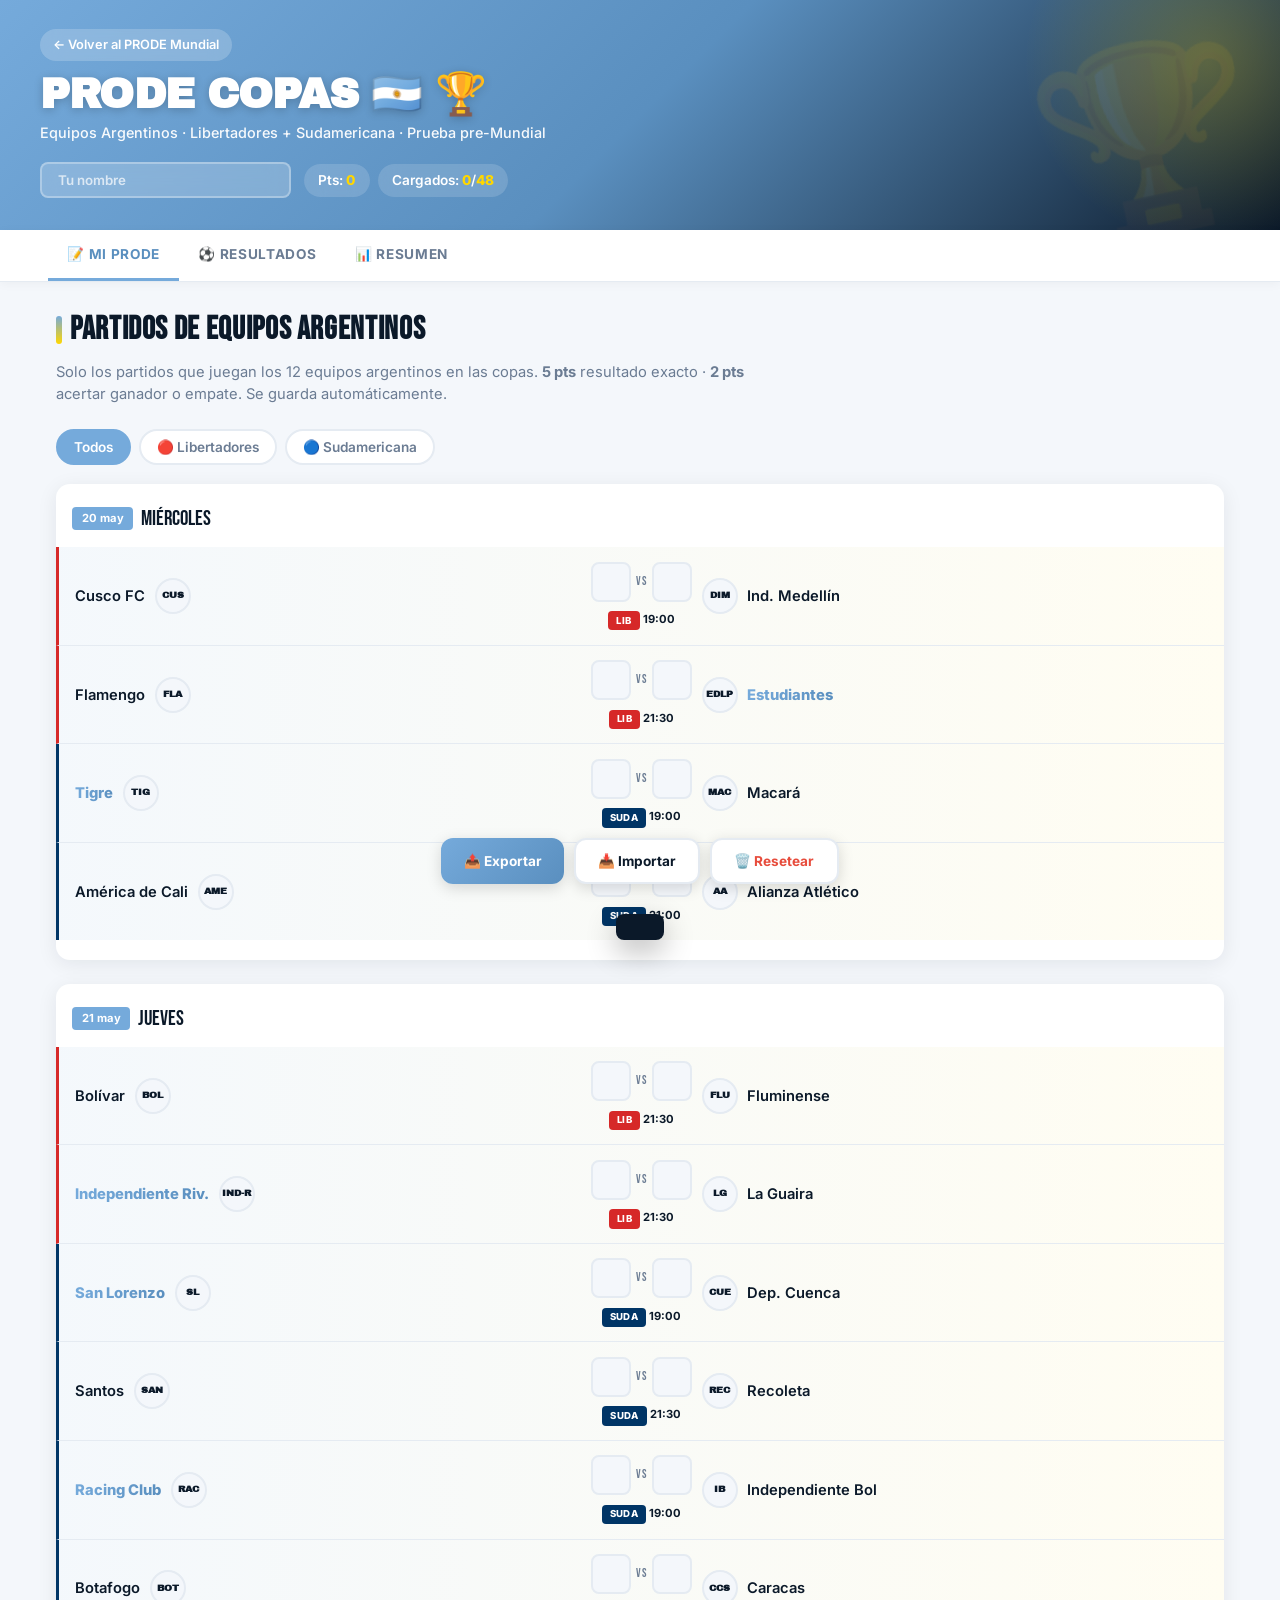
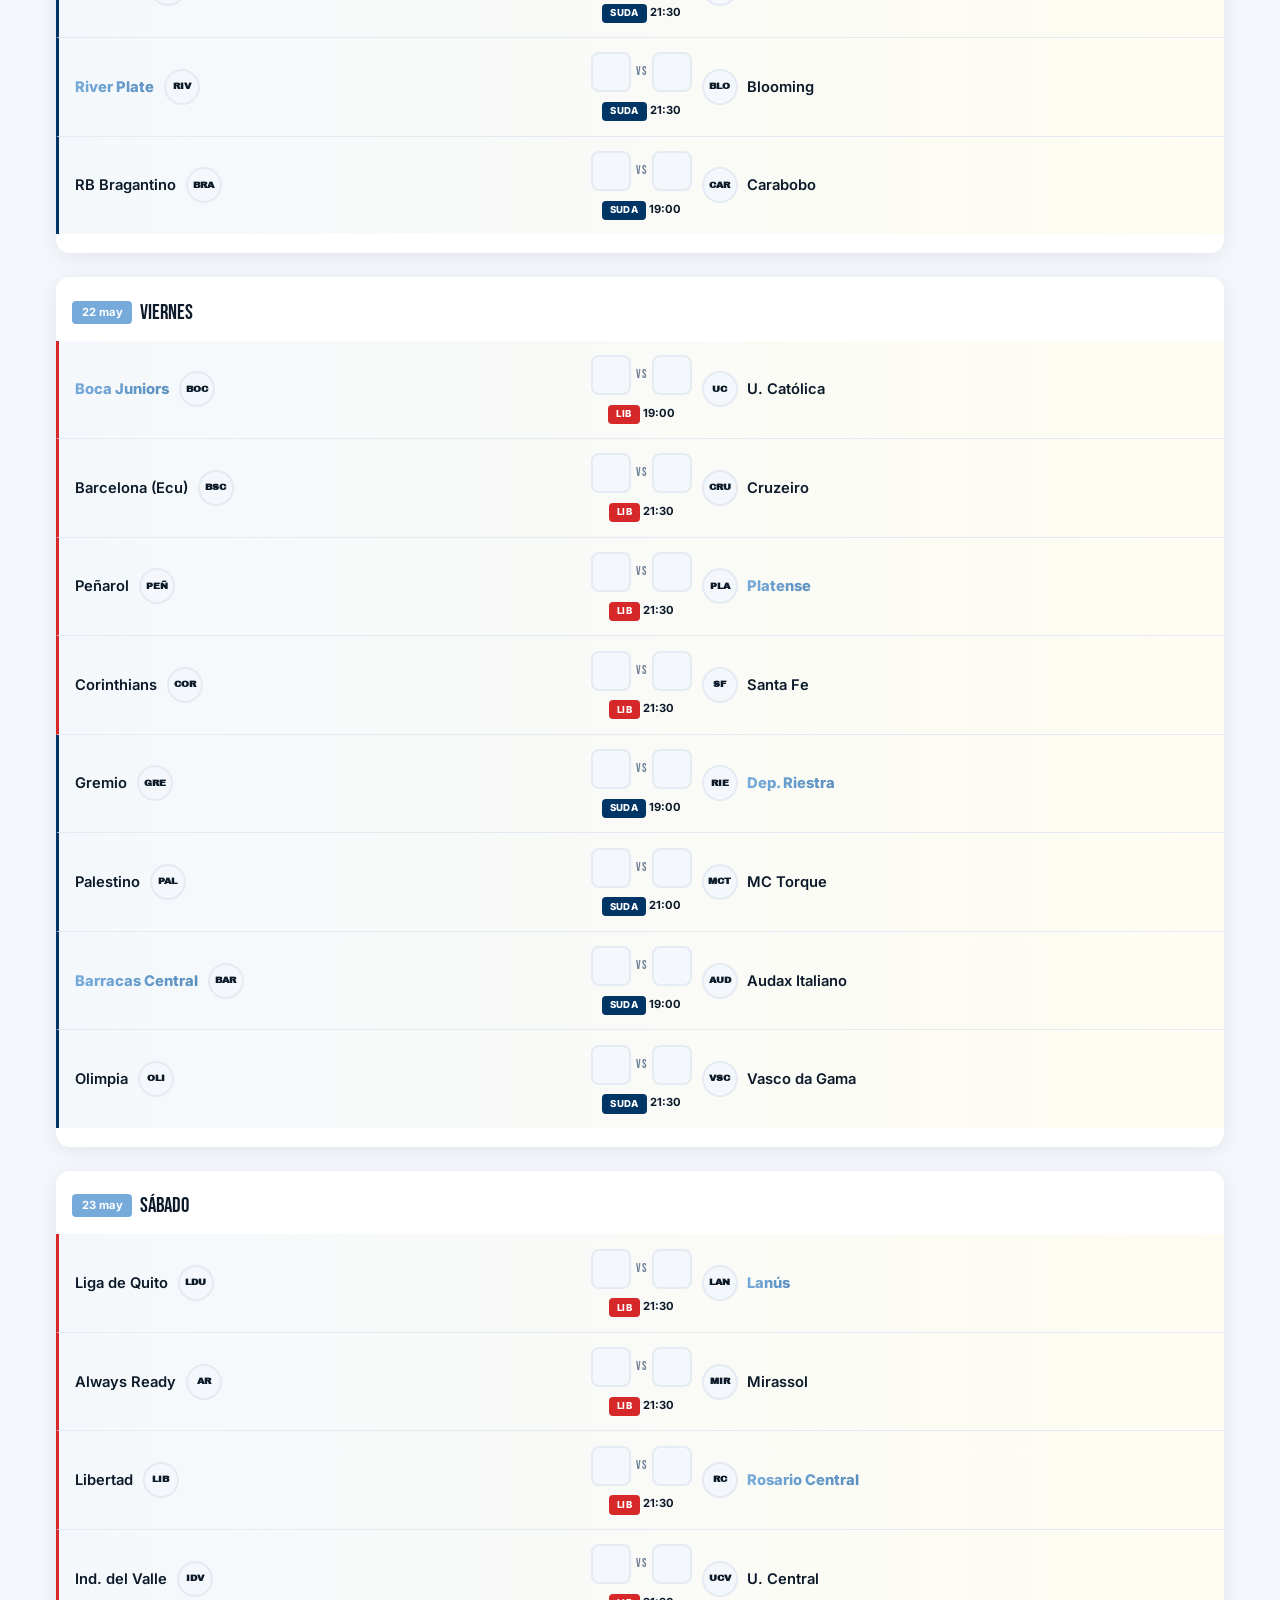
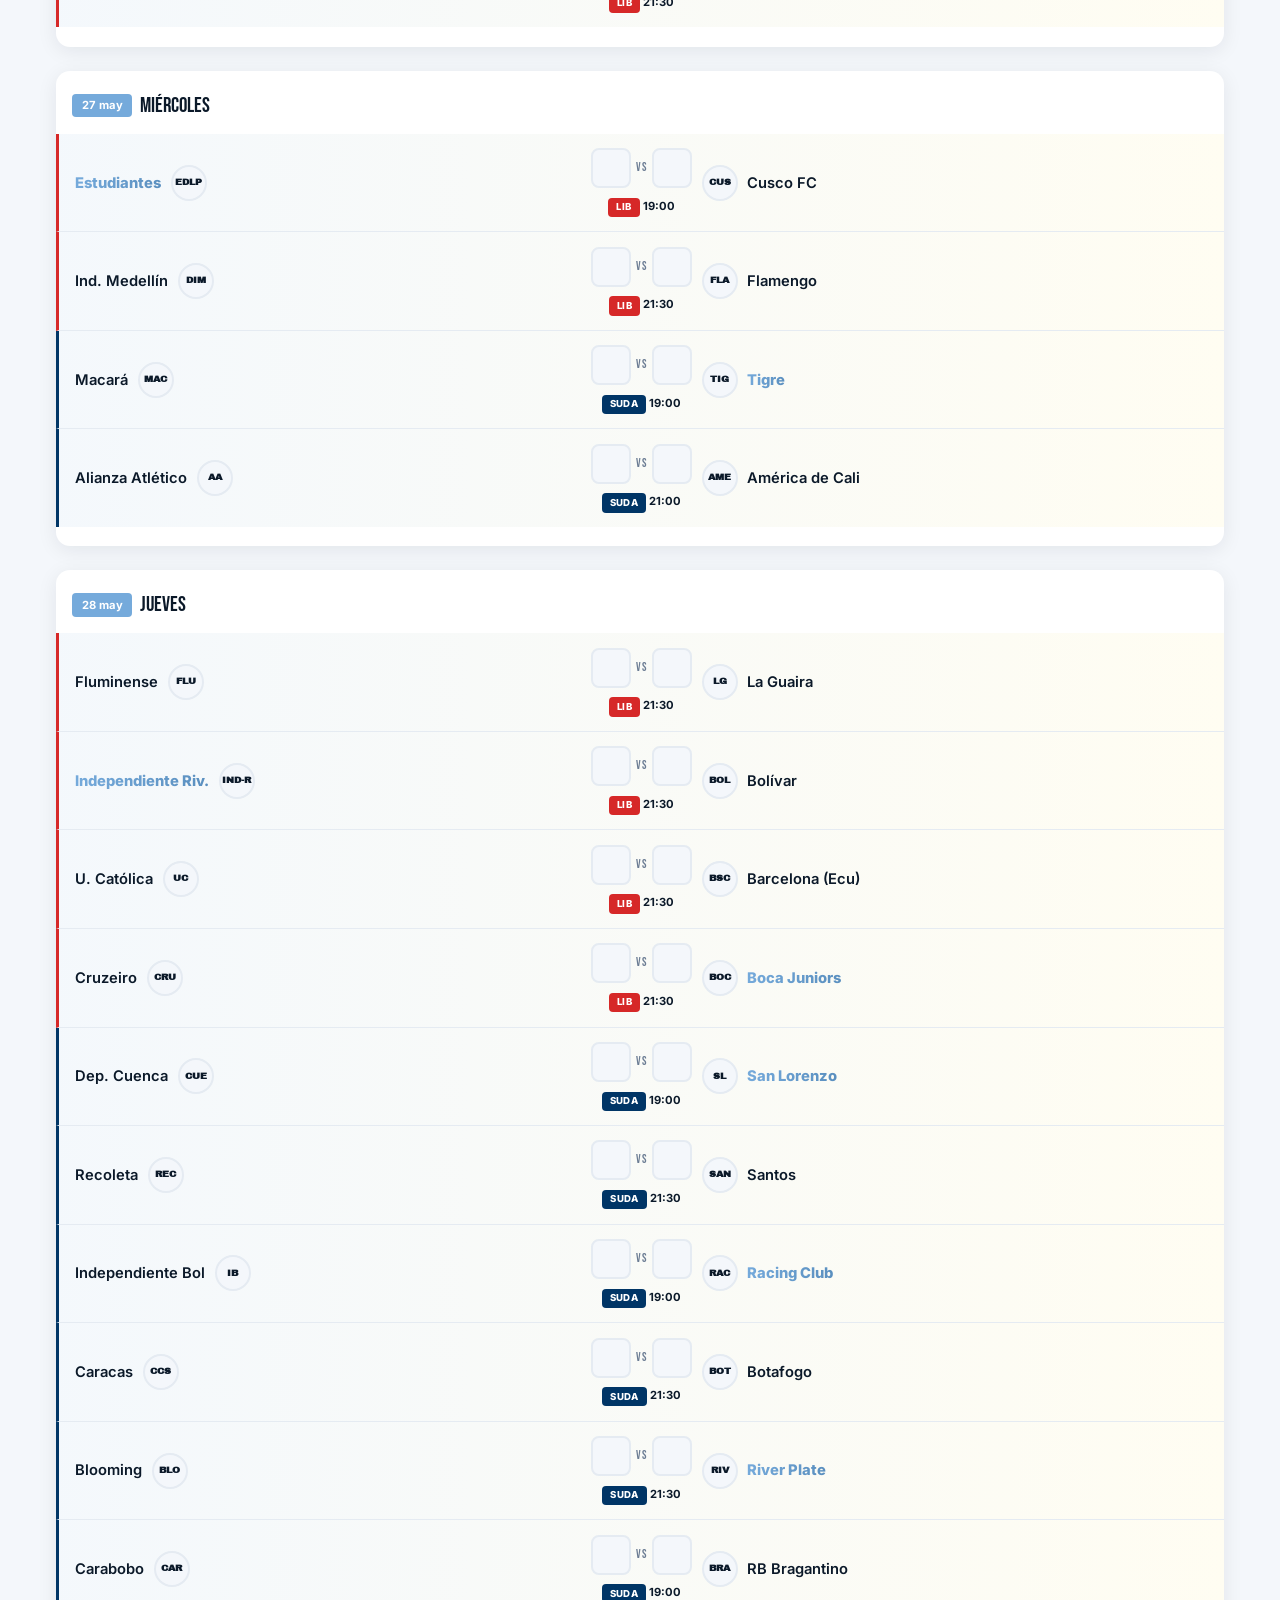
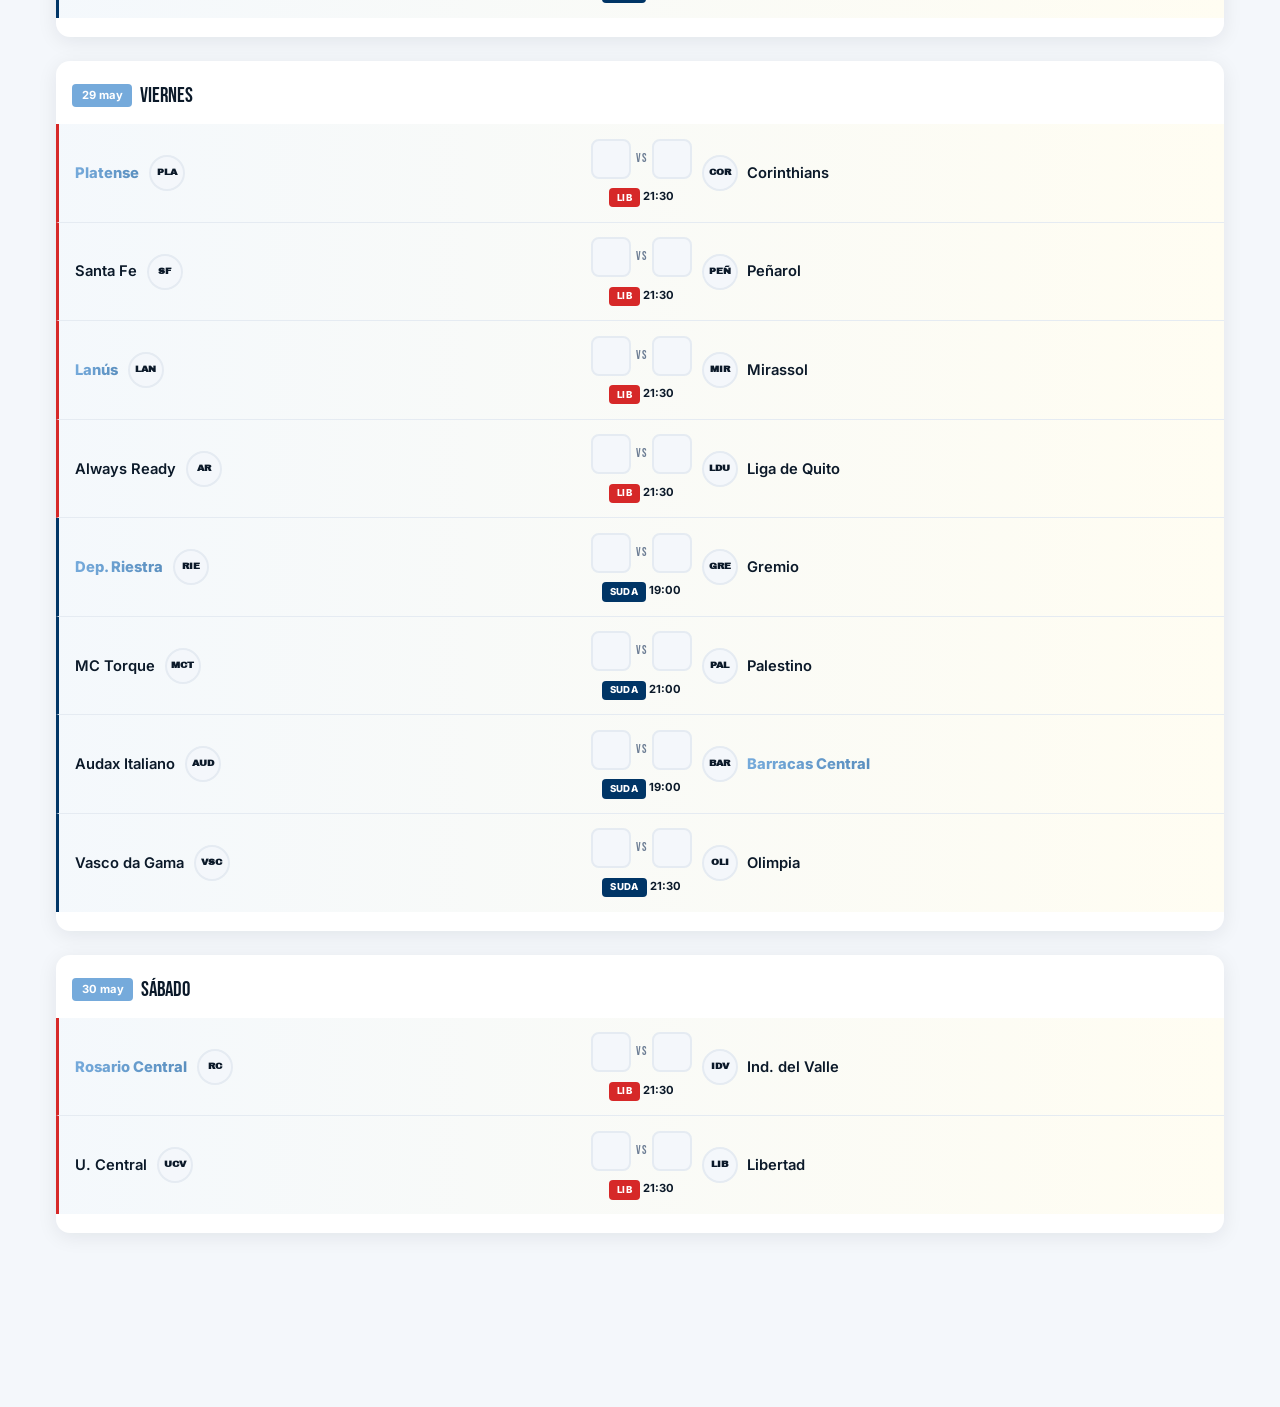
==== copas.html @ f9753142 "Agregar prode de Copas Argentinas Agregar prode de Copas Argentinas" ====
<!DOCTYPE html>
<html lang="es">
<head>
<meta charset="UTF-8">
<meta name="viewport" content="width=device-width, initial-scale=1.0">
<title>PRODE Copas 🇦🇷 - Equipos Argentinos</title>
<link rel="preconnect" href="https://fonts.googleapis.com">
<link rel="preconnect" href="https://fonts.gstatic.com" crossorigin>
<link href="https://fonts.googleapis.com/css2?family=Archivo+Black&family=Bebas+Neue&family=Inter:wght@400;500;600;700;800;900&display=swap" rel="stylesheet">
<style>
:root {
  --celeste: #75AADB;
  --celeste-dark: #5A8FBF;
  --liber: #d62828;
  --liber-dark: #9d1818;
  --suda: #003566;
  --suda-dark: #001d3d;
  --sol: #FFD700;
  --sol-dark: #E6B800;
  --dark: #0B1929;
  --light: #F4F7FB;
  --grey: #6B7C93;
  --grey-light: #E5EBF2;
  --win: #2ECC71;
  --warn: #F39C12;
  --danger: #E74C3C;
  --shadow: 0 4px 20px rgba(11, 25, 41, 0.08);
}
* { margin: 0; padding: 0; box-sizing: border-box; }
body {
  font-family: 'Inter', -apple-system, sans-serif;
  background: var(--light);
  color: var(--dark);
  min-height: 100vh;
  line-height: 1.5;
}

.header {
  background: linear-gradient(135deg, var(--celeste) 0%, var(--celeste-dark) 50%, var(--dark) 100%);
  color: white;
  padding: 1.8rem 1rem 2rem;
  position: relative;
  overflow: hidden;
  box-shadow: 0 4px 20px rgba(117, 170, 219, 0.4);
}
.header::before {
  content: '';
  position: absolute;
  top: -60%;
  right: -10%;
  width: 400px;
  height: 400px;
  background: radial-gradient(circle, var(--sol) 0%, transparent 65%);
  opacity: 0.25;
  border-radius: 50%;
}
.header::after {
  content: '🏆';
  position: absolute;
  bottom: -40px;
  right: 20px;
  font-size: 180px;
  opacity: 0.08;
  transform: rotate(-12deg);
}
.header-content {
  max-width: 1200px;
  margin: 0 auto;
  position: relative;
  z-index: 1;
}
.header h1 {
  font-family: 'Archivo Black', sans-serif;
  font-size: clamp(1.6rem, 4.5vw, 2.6rem);
  letter-spacing: -0.02em;
  line-height: 1;
  text-shadow: 0 2px 10px rgba(0,0,0,0.2);
}
.header .subtitle {
  font-size: 0.9rem;
  opacity: 0.95;
  margin-top: 0.4rem;
  font-weight: 500;
}
.back-link {
  display: inline-block;
  background: rgba(255,255,255,0.2);
  color: white;
  padding: 0.4rem 0.8rem;
  border-radius: 20px;
  font-size: 0.8rem;
  font-weight: 600;
  text-decoration: none;
  margin-bottom: 0.8rem;
  backdrop-filter: blur(10px);
  transition: all 0.2s;
}
.back-link:hover { background: rgba(255,255,255,0.3); }

.user-bar {
  display: flex;
  align-items: center;
  gap: 0.8rem;
  margin-top: 1.2rem;
  flex-wrap: wrap;
}
.user-input {
  background: rgba(255,255,255,0.2);
  border: 2px solid rgba(255,255,255,0.3);
  color: white;
  padding: 0.5rem 1rem;
  border-radius: 8px;
  font-family: inherit;
  font-weight: 600;
  outline: none;
  backdrop-filter: blur(10px);
}
.user-input::placeholder { color: rgba(255,255,255,0.7); }
.user-input:focus { background: rgba(255,255,255,0.3); border-color: var(--sol); }
.stats-mini {
  display: flex;
  gap: 0.5rem;
  font-size: 0.85rem;
  font-weight: 600;
  flex-wrap: wrap;
}
.stat-pill {
  background: rgba(255,255,255,0.15);
  padding: 0.4rem 0.9rem;
  border-radius: 20px;
  backdrop-filter: blur(10px);
}
.stat-pill span { color: var(--sol); font-weight: 800; }

.tabs {
  background: white;
  border-bottom: 1px solid var(--grey-light);
  position: sticky;
  top: 0;
  z-index: 100;
  box-shadow: 0 2px 10px rgba(0,0,0,0.04);
}
.tabs-inner {
  max-width: 1200px;
  margin: 0 auto;
  display: flex;
  overflow-x: auto;
  scrollbar-width: none;
  padding: 0 0.5rem;
}
.tabs-inner::-webkit-scrollbar { display: none; }
.tab {
  background: none;
  border: none;
  padding: 1rem 1.2rem;
  font-family: inherit;
  font-weight: 700;
  font-size: 0.85rem;
  color: var(--grey);
  cursor: pointer;
  white-space: nowrap;
  border-bottom: 3px solid transparent;
  transition: all 0.2s;
  text-transform: uppercase;
  letter-spacing: 0.05em;
}
.tab:hover { color: var(--celeste-dark); }
.tab.active { color: var(--celeste-dark); border-bottom-color: var(--celeste); }

.main {
  max-width: 1200px;
  margin: 0 auto;
  padding: 1.5rem 1rem 6rem;
}
.section-title {
  font-family: 'Bebas Neue', sans-serif;
  font-size: 2rem;
  letter-spacing: 0.02em;
  margin-bottom: 0.4rem;
  display: flex;
  align-items: center;
  gap: 0.5rem;
}
.section-title::before {
  content: '';
  width: 6px;
  height: 28px;
  background: linear-gradient(180deg, var(--celeste), var(--sol));
  border-radius: 3px;
}
.section-desc {
  color: var(--grey);
  font-size: 0.92rem;
  margin-bottom: 1.5rem;
  max-width: 700px;
}

.filter-bar {
  display: flex;
  gap: 0.5rem;
  margin-bottom: 1.2rem;
  flex-wrap: wrap;
}
.filter-btn {
  background: white;
  border: 2px solid var(--grey-light);
  padding: 0.5rem 1rem;
  border-radius: 20px;
  font-family: inherit;
  font-weight: 600;
  font-size: 0.85rem;
  cursor: pointer;
  color: var(--grey);
  transition: all 0.2s;
}
.filter-btn:hover { border-color: var(--celeste-dark); color: var(--celeste-dark); }
.filter-btn.active { background: var(--celeste); color: white; border-color: var(--celeste); }
.filter-btn.liber.active { background: var(--liber); border-color: var(--liber); }
.filter-btn.suda.active { background: var(--suda); border-color: var(--suda); }

.matches-container {
  display: flex;
  flex-direction: column;
  gap: 1.5rem;
}
.match-day-group {
  background: white;
  border-radius: 14px;
  padding: 1.2rem 1rem;
  box-shadow: var(--shadow);
}
.match-day-title {
  font-family: 'Bebas Neue', sans-serif;
  font-size: 1.3rem;
  margin-bottom: 0.8rem;
  display: flex;
  align-items: center;
  gap: 0.5rem;
}
.match-day-title .date-badge {
  background: var(--celeste);
  color: white;
  font-family: 'Inter', sans-serif;
  font-size: 0.7rem;
  font-weight: 700;
  padding: 0.2rem 0.6rem;
  border-radius: 4px;
}
.match {
  display: grid;
  grid-template-columns: 1fr auto 1fr;
  align-items: center;
  gap: 0.6rem;
  padding: 0.9rem 0;
  border-bottom: 1px solid var(--grey-light);
}
.match:last-child { border-bottom: none; }
.match.is-liber { border-left: 3px solid var(--liber); padding-left: 0.6rem; margin-left: -0.6rem; }
.match.is-suda { border-left: 3px solid var(--suda); padding-left: 0.6rem; margin-left: -0.6rem; }
.match.is-arg {
  background: linear-gradient(90deg, rgba(117, 170, 219, 0.08), rgba(255, 215, 0, 0.05));
  margin: 0 -1rem;
  padding: 0.9rem 1rem;
}

.team-side {
  display: flex;
  align-items: center;
  gap: 0.6rem;
  font-weight: 600;
  font-size: 0.92rem;
  min-width: 0;
}
.team-side.home { justify-content: flex-end; text-align: right; flex-direction: row-reverse; }
.team-side.away { justify-content: flex-start; }
.team-shield {
  width: 36px;
  height: 36px;
  flex-shrink: 0;
  display: inline-flex;
  align-items: center;
  justify-content: center;
  background: var(--light);
  border-radius: 50%;
  border: 2px solid var(--grey-light);
  overflow: hidden;
}
.team-shield img {
  width: 100%;
  height: 100%;
  object-fit: contain;
  padding: 3px;
}
.team-shield .fallback {
  font-family: 'Archivo Black', sans-serif;
  font-size: 0.6rem;
  color: var(--dark);
  text-align: center;
  line-height: 1;
}
.team-name {
  font-weight: 600;
  overflow: hidden;
  text-overflow: ellipsis;
  white-space: nowrap;
}
.team-name.is-arg {
  background: linear-gradient(90deg, #75AADB, #5A8FBF);
  -webkit-background-clip: text;
  background-clip: text;
  -webkit-text-fill-color: transparent;
  font-weight: 800;
}

.vs-block { display: flex; align-items: center; flex-direction: column; gap: 0.3rem; }
.vs-scores { display: flex; gap: 0.3rem; align-items: center; }
.score-input {
  width: 40px;
  height: 40px;
  text-align: center;
  font-family: 'Archivo Black', sans-serif;
  font-size: 1.1rem;
  border: 2px solid var(--grey-light);
  border-radius: 8px;
  background: var(--light);
  outline: none;
  -moz-appearance: textfield;
  transition: all 0.2s;
}
.score-input::-webkit-outer-spin-button,
.score-input::-webkit-inner-spin-button {
  -webkit-appearance: none; margin: 0;
}
.score-input:focus { border-color: var(--celeste); background: white; transform: scale(1.05); }
.score-input.filled { border-color: var(--celeste); background: white; }
.result-input { border-color: var(--win); }
.result-input.filled { border-color: var(--win); background: #E8F8EE; }
.vs-label {
  font-family: 'Bebas Neue', sans-serif;
  font-size: 0.75rem;
  color: var(--grey);
  letter-spacing: 0.1em;
}
.match-meta {
  font-size: 0.7rem;
  color: var(--grey);
  margin-top: 0.3rem;
  text-align: center;
  font-weight: 500;
}
.match-meta strong { color: var(--dark); }
.match-result {
  background: var(--dark);
  color: white;
  padding: 0.2rem 0.5rem;
  border-radius: 4px;
  font-family: 'Archivo Black', sans-serif;
  font-size: 0.78rem;
  margin-top: 0.3rem;
}
.match-points {
  display: inline-block;
  margin-top: 0.3rem;
  padding: 0.15rem 0.6rem;
  border-radius: 12px;
  font-size: 0.7rem;
  font-weight: 800;
}
.match-points.zero { background: #FEE; color: var(--danger); }
.match-points.partial { background: #FFF3E0; color: var(--warn); }
.match-points.exact { background: #E8F8EE; color: var(--win); }
.copa-tag {
  display: inline-block;
  font-size: 0.6rem;
  font-weight: 800;
  padding: 0.15rem 0.5rem;
  border-radius: 4px;
  color: white;
  text-transform: uppercase;
  letter-spacing: 0.05em;
}
.copa-tag.liber { background: var(--liber); }
.copa-tag.suda { background: var(--suda); }

.summary-card {
  background: linear-gradient(135deg, var(--dark) 0%, #1a3354 100%);
  color: white;
  padding: 1.8rem 1.5rem;
  border-radius: 16px;
  margin-bottom: 1.5rem;
  position: relative;
  overflow: hidden;
}
.summary-card::before {
  content: '🇦🇷';
  position: absolute;
  top: -20px;
  right: -20px;
  font-size: 150px;
  opacity: 0.1;
  transform: rotate(-15deg);
}
.summary-card .total-points {
  font-family: 'Archivo Black', sans-serif;
  font-size: 3.5rem;
  line-height: 1;
  color: var(--sol);
  text-align: center;
}
.summary-card .total-label {
  font-size: 0.85rem;
  opacity: 0.9;
  text-transform: uppercase;
  letter-spacing: 0.1em;
  margin-top: 0.5rem;
  font-weight: 600;
  text-align: center;
}
.breakdown {
  display: grid;
  grid-template-columns: repeat(auto-fit, minmax(120px, 1fr));
  gap: 0.8rem;
  margin-top: 1.5rem;
  padding-top: 1.5rem;
  border-top: 1px solid rgba(255,255,255,0.15);
  position: relative;
  z-index: 1;
}
.breakdown-item { text-align: center; }
.breakdown-item .num {
  font-family: 'Archivo Black', sans-serif;
  font-size: 1.6rem;
}
.breakdown-item .lbl {
  font-size: 0.7rem;
  opacity: 0.85;
  text-transform: uppercase;
  letter-spacing: 0.05em;
  margin-top: 0.2rem;
}

.copa-summary {
  display: grid;
  grid-template-columns: 1fr 1fr;
  gap: 1rem;
}
.copa-card {
  background: white;
  padding: 1.5rem;
  border-radius: 14px;
  box-shadow: var(--shadow);
  text-align: center;
}
.copa-card.liber { border-top: 4px solid var(--liber); }
.copa-card.suda { border-top: 4px solid var(--suda); }
.copa-card .copa-name {
  font-family: 'Bebas Neue', sans-serif;
  font-size: 1.3rem;
  margin-bottom: 0.3rem;
}
.copa-card.liber .copa-name { color: var(--liber); }
.copa-card.suda .copa-name { color: var(--suda); }
.copa-card .pts {
  font-family: 'Archivo Black', sans-serif;
  font-size: 2.5rem;
  margin: 0.3rem 0;
}
.copa-card .extra {
  font-size: 0.78rem;
  color: var(--grey);
  text-transform: uppercase;
  letter-spacing: 0.05em;
}

.equipos-card {
  background: white;
  padding: 1.5rem;
  border-radius: 14px;
  box-shadow: var(--shadow);
  margin-top: 1.5rem;
}
.equipos-card h3 {
  font-family: 'Bebas Neue', sans-serif;
  font-size: 1.4rem;
  margin-bottom: 1rem;
}
.equipos-grid {
  display: grid;
  grid-template-columns: repeat(auto-fill, minmax(140px, 1fr));
  gap: 0.8rem;
}
.equipo-item {
  display: flex;
  align-items: center;
  gap: 0.6rem;
  padding: 0.5rem;
  background: var(--light);
  border-radius: 8px;
}
.equipo-item .team-shield { width: 32px; height: 32px; }
.equipo-item .equipo-info { font-size: 0.8rem; font-weight: 600; }
.equipo-item .equipo-info small {
  display: block;
  color: var(--grey);
  font-size: 0.7rem;
  font-weight: 500;
}

.action-bar {
  position: sticky;
  bottom: 1rem;
  display: flex;
  gap: 0.6rem;
  justify-content: center;
  margin-top: 2rem;
  z-index: 50;
  flex-wrap: wrap;
}
.btn {
  font-family: inherit;
  font-weight: 700;
  font-size: 0.85rem;
  padding: 0.8rem 1.4rem;
  border-radius: 12px;
  border: none;
  cursor: pointer;
  display: inline-flex;
  align-items: center;
  gap: 0.4rem;
  box-shadow: 0 4px 15px rgba(0,0,0,0.15);
  transition: all 0.2s;
}
.btn-primary {
  background: linear-gradient(135deg, var(--celeste), var(--celeste-dark));
  color: white;
}
.btn-primary:hover { transform: translateY(-2px); }
.btn-secondary {
  background: white;
  color: var(--dark);
  border: 2px solid var(--grey-light);
}
.btn-danger {
  background: white;
  color: var(--danger);
  border: 2px solid var(--grey-light);
}

.toast {
  position: fixed;
  bottom: 5rem;
  left: 50%;
  transform: translateX(-50%) translateY(120px);
  background: var(--dark);
  color: white;
  padding: 0.8rem 1.5rem;
  border-radius: 8px;
  font-weight: 600;
  font-size: 0.9rem;
  z-index: 1000;
  transition: transform 0.3s;
  box-shadow: 0 10px 30px rgba(0,0,0,0.3);
}
.toast.show { transform: translateX(-50%) translateY(0); }
.toast.success { background: var(--win); }
.toast.error { background: var(--danger); }

.hidden { display: none !important; }

@media (max-width: 640px) {
  .match { grid-template-columns: 1fr auto 1fr; gap: 0.4rem; }
  .team-side { font-size: 0.78rem; gap: 0.4rem; }
  .team-shield { width: 30px; height: 30px; }
  .score-input { width: 34px; height: 34px; font-size: 0.95rem; }
  .header h1 { font-size: 1.4rem; }
  .section-title { font-size: 1.5rem; }
  .copa-summary { grid-template-columns: 1fr; }
}
</style>
</head>
<body>

<header class="header">
  <div class="header-content">
    <a href="index.html" class="back-link">← Volver al PRODE Mundial</a>
    <h1>PRODE COPAS 🇦🇷 🏆</h1>
    <div class="subtitle">Equipos Argentinos · Libertadores + Sudamericana · Prueba pre-Mundial</div>
    <div class="user-bar">
      <input type="text" class="user-input" id="userName" placeholder="Tu nombre" maxlength="25">
      <div class="stats-mini">
        <div class="stat-pill">Pts: <span id="statPoints">0</span></div>
        <div class="stat-pill">Cargados: <span id="statCargados">0</span>/<span id="statTotal">0</span></div>
      </div>
    </div>
  </div>
</header>

<nav class="tabs">
  <div class="tabs-inner">
    <button class="tab active" data-tab="prode">📝 Mi Prode</button>
    <button class="tab" data-tab="resultados">⚽ Resultados</button>
    <button class="tab" data-tab="resumen">📊 Resumen</button>
  </div>
</nav>

<main class="main">

  <section id="tab-prode">
    <h2 class="section-title">PARTIDOS DE EQUIPOS ARGENTINOS</h2>
    <p class="section-desc">Solo los partidos que juegan los 12 equipos argentinos en las copas. <strong>5 pts</strong> resultado exacto · <strong>2 pts</strong> acertar ganador o empate. Se guarda automáticamente.</p>

    <div class="filter-bar">
      <button class="filter-btn active" data-filter="all">Todos</button>
      <button class="filter-btn liber" data-filter="liber">🔴 Libertadores</button>
      <button class="filter-btn suda" data-filter="suda">🔵 Sudamericana</button>
    </div>

    <div id="prodeContainer" class="matches-container"></div>
  </section>

  <section id="tab-resultados" class="hidden">
    <h2 class="section-title">RESULTADOS REALES</h2>
    <p class="section-desc">Cargá acá los resultados a medida que se juegan los partidos.</p>
    <div id="resultadosContainer" class="matches-container"></div>
  </section>

  <section id="tab-resumen" class="hidden">
    <h2 class="section-title">MI RESUMEN</h2>
    <p class="section-desc">Tu performance con los equipos argentinos.</p>

    <div class="summary-card">
      <div class="total-points" id="resumenTotal">0</div>
      <div class="total-label">Puntos totales 🇦🇷</div>
      <div class="breakdown">
        <div class="breakdown-item">
          <div class="num" id="resumenExactos">0</div>
          <div class="lbl">Exactos (5)</div>
        </div>
        <div class="breakdown-item">
          <div class="num" id="resumenParciales">0</div>
          <div class="lbl">Ganador (2)</div>
        </div>
        <div class="breakdown-item">
          <div class="num" id="resumenErrados">0</div>
          <div class="lbl">Errados (0)</div>
        </div>
        <div class="breakdown-item">
          <div class="num" id="resumenPendientes">0</div>
          <div class="lbl">Sin jugar</div>
        </div>
      </div>
    </div>

    <div class="copa-summary" id="copaSummary"></div>

    <div class="equipos-card">
      <h3>🇦🇷 Equipos Argentinos en competencia</h3>
      <div class="equipos-grid" id="equiposGrid"></div>
    </div>
  </section>

  <div class="action-bar">
    <button class="btn btn-primary" id="btnExport">📤 Exportar</button>
    <button class="btn btn-secondary" id="btnImport">📥 Importar</button>
    <button class="btn btn-danger" id="btnReset">🗑️ Resetear</button>
  </div>

</main>

<div class="toast" id="toast"></div>

<script>
// ============ EQUIPOS ============
const TEAMS = {
  // ARGENTINOS - LIBERTADORES
  'BOCA':       { name: 'Boca Juniors',        short: 'BOC',  arg: true, copa: 'liber', grupo: 'D', logo: 'https://upload.wikimedia.org/wikipedia/commons/thumb/2/21/Boca_Juniors_logo.svg/200px-Boca_Juniors_logo.svg.png' },
  'ESTUDIANTES':{ name: 'Estudiantes',         short: 'EDLP', arg: true, copa: 'liber', grupo: 'A', logo: 'https://upload.wikimedia.org/wikipedia/commons/thumb/8/80/Estudiantes_de_La_Plata_official_crest.svg/200px-Estudiantes_de_La_Plata_official_crest.svg.png' },
  'PLATENSE':   { name: 'Platense',            short: 'PLA',  arg: true, copa: 'liber', grupo: 'E', logo: 'https://upload.wikimedia.org/wikipedia/commons/thumb/1/11/Club_Atl%C3%A9tico_Platense_logo.svg/200px-Club_Atl%C3%A9tico_Platense_logo.svg.png' },
  'INDRIV':     { name: 'Independiente Riv.',  short: 'IND-R',arg: true, copa: 'liber', grupo: 'C', logo: 'https://upload.wikimedia.org/wikipedia/commons/thumb/8/8c/Club_Sportivo_Independiente_Rivadavia.png/200px-Club_Sportivo_Independiente_Rivadavia.png' },
  'CENTRAL':    { name: 'Rosario Central',     short: 'RC',   arg: true, copa: 'liber', grupo: 'H', logo: 'https://upload.wikimedia.org/wikipedia/commons/thumb/2/2c/Rosario_Central_logo.svg/200px-Rosario_Central_logo.svg.png' },
  'LANUS':      { name: 'Lanús',               short: 'LAN',  arg: true, copa: 'liber', grupo: 'G', logo: 'https://upload.wikimedia.org/wikipedia/commons/thumb/0/07/Escudo_del_Club_Atl%C3%A9tico_Lan%C3%BAs.svg/200px-Escudo_del_Club_Atl%C3%A9tico_Lan%C3%BAs.svg.png' },

  // ARGENTINOS - SUDAMERICANA
  'RIVER':      { name: 'River Plate',         short: 'RIV',  arg: true, copa: 'suda',  grupo: 'H', logo: 'https://upload.wikimedia.org/wikipedia/commons/thumb/a/ac/Escudo_del_Club_Atl%C3%A9tico_River_Plate.svg/200px-Escudo_del_Club_Atl%C3%A9tico_River_Plate.svg.png' },
  'RACING':     { name: 'Racing Club',         short: 'RAC',  arg: true, copa: 'suda',  grupo: 'E', logo: 'https://upload.wikimedia.org/wikipedia/commons/thumb/4/4a/Racing_Club_de_Avellaneda_-_Logo.svg/200px-Racing_Club_de_Avellaneda_-_Logo.svg.png' },
  'SANLORENZO': { name: 'San Lorenzo',         short: 'SL',   arg: true, copa: 'suda',  grupo: 'D', logo: 'https://upload.wikimedia.org/wikipedia/commons/thumb/8/82/Escudo_del_Club_Atl%C3%A9tico_San_Lorenzo_de_Almagro.svg/200px-Escudo_del_Club_Atl%C3%A9tico_San_Lorenzo_de_Almagro.svg.png' },
  'TIGRE':      { name: 'Tigre',               short: 'TIG',  arg: true, copa: 'suda',  grupo: 'A', logo: 'https://upload.wikimedia.org/wikipedia/commons/thumb/c/c2/Tigre_logo.svg/200px-Tigre_logo.svg.png' },
  'RIESTRA':    { name: 'Dep. Riestra',        short: 'RIE',  arg: true, copa: 'suda',  grupo: 'F', logo: 'https://upload.wikimedia.org/wikipedia/commons/thumb/8/8a/Deportivo_Riestra_logo.png/200px-Deportivo_Riestra_logo.png' },
  'BARRACAS':   { name: 'Barracas Central',    short: 'BAR',  arg: true, copa: 'suda',  grupo: 'G', logo: 'https://upload.wikimedia.org/wikipedia/commons/thumb/6/68/Barracas_Central_logo.png/200px-Barracas_Central_logo.png' },

  // RIVALES LIBERTADORES
  'FLAMENGO':   { name: 'Flamengo',         short: 'FLA', arg: false, logo: 'https://upload.wikimedia.org/wikipedia/commons/thumb/2/2e/Flamengo_braz_logo.svg/200px-Flamengo_braz_logo.svg.png' },
  'CUSCO':      { name: 'Cusco FC',         short: 'CUS', arg: false, logo: 'https://upload.wikimedia.org/wikipedia/commons/thumb/a/a8/Cusco_FC_logo.png/200px-Cusco_FC_logo.png' },
  'MEDELLIN':   { name: 'Ind. Medellín',    short: 'DIM', arg: false, logo: 'https://upload.wikimedia.org/wikipedia/commons/thumb/a/a0/Independiente_Medell%C3%ADn_logo.png/200px-Independiente_Medell%C3%ADn_logo.png' },
  'UCATOLICA':  { name: 'U. Católica',      short: 'UC',  arg: false, logo: 'https://upload.wikimedia.org/wikipedia/commons/thumb/8/83/Universidad_Cat%C3%B3lica_logo.svg/200px-Universidad_Cat%C3%B3lica_logo.svg.png' },
  'CRUZEIRO':   { name: 'Cruzeiro',         short: 'CRU', arg: false, logo: 'https://upload.wikimedia.org/wikipedia/commons/thumb/9/90/Cruzeiro_Esporte_Clube_%28logo%29.svg/200px-Cruzeiro_Esporte_Clube_%28logo%29.svg.png' },
  'BARCELONA':  { name: 'Barcelona (Ecu)',  short: 'BSC', arg: false, logo: 'https://upload.wikimedia.org/wikipedia/commons/thumb/0/0a/Barcelona_Sporting_Club_logo.svg/200px-Barcelona_Sporting_Club_logo.svg.png' },
  'FLUMINENSE': { name: 'Fluminense',       short: 'FLU', arg: false, logo: 'https://upload.wikimedia.org/wikipedia/commons/thumb/a/a3/FFC_crest.svg/200px-FFC_crest.svg.png' },
  'BOLIVAR':    { name: 'Bolívar',          short: 'BOL', arg: false, logo: 'https://upload.wikimedia.org/wikipedia/commons/thumb/9/9a/Club_Bol%C3%ADvar_logo.svg/200px-Club_Bol%C3%ADvar_logo.svg.png' },
  'LAGUAIRA':   { name: 'La Guaira',        short: 'LG',  arg: false, logo: 'https://upload.wikimedia.org/wikipedia/commons/thumb/d/dc/Deportivo_La_Guaira_logo.svg/200px-Deportivo_La_Guaira_logo.svg.png' },
  'PENAROL':    { name: 'Peñarol',          short: 'PEÑ', arg: false, logo: 'https://upload.wikimedia.org/wikipedia/commons/thumb/8/86/Pe%C3%B1arol_logo.svg/200px-Pe%C3%B1arol_logo.svg.png' },
  'CORINTHIANS':{ name: 'Corinthians',      short: 'COR', arg: false, logo: 'https://upload.wikimedia.org/wikipedia/commons/thumb/b/b4/Corinthians_simbolo.png/200px-Corinthians_simbolo.png' },
  'SANTAFE':    { name: 'Santa Fe',         short: 'SF',  arg: false, logo: 'https://upload.wikimedia.org/wikipedia/commons/thumb/9/95/Independiente_Santa_Fe_logo.svg/200px-Independiente_Santa_Fe_logo.svg.png' },
  'LDU':        { name: 'Liga de Quito',    short: 'LDU', arg: false, logo: 'https://upload.wikimedia.org/wikipedia/commons/thumb/8/8c/LDU_Quito_logo.svg/200px-LDU_Quito_logo.svg.png' },
  'ALWAYS':     { name: 'Always Ready',     short: 'AR',  arg: false, logo: 'https://upload.wikimedia.org/wikipedia/commons/thumb/7/76/Club_Always_Ready_logo.svg/200px-Club_Always_Ready_logo.svg.png' },
  'MIRASSOL':   { name: 'Mirassol',         short: 'MIR', arg: false, logo: 'https://upload.wikimedia.org/wikipedia/commons/thumb/7/7c/Mirassol_FC_logo.png/200px-Mirassol_FC_logo.png' },
  'INDVALLE':   { name: 'Ind. del Valle',   short: 'IDV', arg: false, logo: 'https://upload.wikimedia.org/wikipedia/commons/thumb/3/3e/Independiente_del_Valle_logo.svg/200px-Independiente_del_Valle_logo.svg.png' },
  'LIBERTAD':   { name: 'Libertad',         short: 'LIB', arg: false, logo: 'https://upload.wikimedia.org/wikipedia/commons/thumb/3/3b/Club_Libertad_de_Paraguay.svg/200px-Club_Libertad_de_Paraguay.svg.png' },
  'UCV':        { name: 'U. Central',       short: 'UCV', arg: false, logo: 'https://upload.wikimedia.org/wikipedia/commons/thumb/4/49/Universidad_Central_de_Venezuela_FC_logo.png/200px-Universidad_Central_de_Venezuela_FC_logo.png' },

  // RIVALES SUDAMERICANA
  'BRAGANTINO': { name: 'RB Bragantino',    short: 'BRA', arg: false, logo: 'https://upload.wikimedia.org/wikipedia/commons/thumb/c/c0/Red_Bull_Bragantino_logo.svg/200px-Red_Bull_Bragantino_logo.svg.png' },
  'BLOOMING':   { name: 'Blooming',         short: 'BLO', arg: false, logo: 'https://upload.wikimedia.org/wikipedia/commons/thumb/f/fc/Blooming_logo.png/200px-Blooming_logo.png' },
  'CARABOBO':   { name: 'Carabobo',         short: 'CAR', arg: false, logo: 'https://upload.wikimedia.org/wikipedia/commons/thumb/9/97/Carabobo_FC_logo.svg/200px-Carabobo_FC_logo.svg.png' },
  'CARACAS':    { name: 'Caracas',          short: 'CCS', arg: false, logo: 'https://upload.wikimedia.org/wikipedia/commons/thumb/0/0b/Caracas_FC_logo.svg/200px-Caracas_FC_logo.svg.png' },
  'INDBOL':     { name: 'Independiente Bol',short: 'IB',  arg: false, logo: 'https://upload.wikimedia.org/wikipedia/commons/thumb/9/91/Club_Independiente_Petrolero.png/200px-Club_Independiente_Petrolero.png' },
  'BOTAFOGO':   { name: 'Botafogo',         short: 'BOT', arg: false, logo: 'https://upload.wikimedia.org/wikipedia/commons/thumb/5/52/Botafogo_de_Futebol_e_Regatas_logo.svg/200px-Botafogo_de_Futebol_e_Regatas_logo.svg.png' },
  'SANTOS':     { name: 'Santos',           short: 'SAN', arg: false, logo: 'https://upload.wikimedia.org/wikipedia/commons/thumb/1/15/Santos_FC_logo.svg/200px-Santos_FC_logo.svg.png' },
  'CUENCA':     { name: 'Dep. Cuenca',      short: 'CUE', arg: false, logo: 'https://upload.wikimedia.org/wikipedia/commons/thumb/3/35/Deportivo_Cuenca_logo.svg/200px-Deportivo_Cuenca_logo.svg.png' },
  'RECOLETA':   { name: 'Recoleta',         short: 'REC', arg: false, logo: 'https://upload.wikimedia.org/wikipedia/commons/thumb/6/6c/Club_Atl%C3%A9tico_3_de_Febrero.png/200px-Club_Atl%C3%A9tico_3_de_Febrero.png' },
  'AMERICA':    { name: 'América de Cali',  short: 'AME', arg: false, logo: 'https://upload.wikimedia.org/wikipedia/commons/thumb/c/c1/America_de_Cali_logo.svg/200px-America_de_Cali_logo.svg.png' },
  'MACARA':     { name: 'Macará',           short: 'MAC', arg: false, logo: 'https://upload.wikimedia.org/wikipedia/commons/thumb/d/dc/CSD_Macar%C3%A1.png/200px-CSD_Macar%C3%A1.png' },
  'ALIANZAPER': { name: 'Alianza Atlético', short: 'AA',  arg: false, logo: 'https://upload.wikimedia.org/wikipedia/commons/thumb/0/0a/Alianza_Atletico_logo.png/200px-Alianza_Atletico_logo.png' },
  'GREMIO':     { name: 'Gremio',           short: 'GRE', arg: false, logo: 'https://upload.wikimedia.org/wikipedia/commons/thumb/0/0e/Gremio_FBPA.svg/200px-Gremio_FBPA.svg.png' },
  'PALESTINO':  { name: 'Palestino',        short: 'PAL', arg: false, logo: 'https://upload.wikimedia.org/wikipedia/commons/thumb/c/c0/Club_Deportivo_Palestino_logo.svg/200px-Club_Deportivo_Palestino_logo.svg.png' },
  'MCTORQUE':   { name: 'MC Torque',        short: 'MCT', arg: false, logo: 'https://upload.wikimedia.org/wikipedia/commons/thumb/6/6f/Montevideo_City_Torque_logo.svg/200px-Montevideo_City_Torque_logo.svg.png' },
  'OLIMPIA':    { name: 'Olimpia',          short: 'OLI', arg: false, logo: 'https://upload.wikimedia.org/wikipedia/commons/thumb/3/30/Club_Olimpia_logo.svg/200px-Club_Olimpia_logo.svg.png' },
  'VASCO':      { name: 'Vasco da Gama',    short: 'VSC', arg: false, logo: 'https://upload.wikimedia.org/wikipedia/commons/thumb/b/b8/Vasco_da_Gama_logo.svg/200px-Vasco_da_Gama_logo.svg.png' },
  'AUDAX':      { name: 'Audax Italiano',   short: 'AUD', arg: false, logo: 'https://upload.wikimedia.org/wikipedia/commons/thumb/0/01/Audax_Italiano_logo.svg/200px-Audax_Italiano_logo.svg.png' }
};

// ============ PARTIDOS DE EQUIPOS ARGENTINOS - FECHAS 5 Y 6 ============
// Aviso: emparejamientos estimados según los grupos. Horarios pueden ajustarse.
const MATCHES = [
  // ===== LIBERTADORES Fecha 5 (20-23 mayo) =====
  // Grupo A: Flamengo, Estudiantes, Cusco, Medellín
  { id: 1, copa: 'liber', date: '20 may', time: '19:00', home: 'CUSCO',       away: 'MEDELLIN' },
  { id: 2, copa: 'liber', date: '20 may', time: '21:30', home: 'FLAMENGO',    away: 'ESTUDIANTES' },
  // Grupo C: Fluminense, Bolívar, La Guaira, Ind. Rivadavia
  { id: 3, copa: 'liber', date: '21 may', time: '21:30', home: 'BOLIVAR',     away: 'FLUMINENSE' },
  { id: 4, copa: 'liber', date: '21 may', time: '21:30', home: 'INDRIV',      away: 'LAGUAIRA' },
  // Grupo D: Boca, Cruzeiro, U. Católica, Barcelona
  { id: 5, copa: 'liber', date: '22 may', time: '19:00', home: 'BOCA',        away: 'UCATOLICA' },
  { id: 6, copa: 'liber', date: '22 may', time: '21:30', home: 'BARCELONA',   away: 'CRUZEIRO' },
  // Grupo E: Peñarol, Corinthians, Santa Fe, Platense
  { id: 7, copa: 'liber', date: '22 may', time: '21:30', home: 'PENAROL',     away: 'PLATENSE' },
  { id: 8, copa: 'liber', date: '22 may', time: '21:30', home: 'CORINTHIANS', away: 'SANTAFE' },
  // Grupo G: LDU, Lanús, Always Ready, Mirassol
  { id: 9, copa: 'liber', date: '23 may', time: '21:30', home: 'LDU',         away: 'LANUS' },
  { id: 10,copa: 'liber', date: '23 may', time: '21:30', home: 'ALWAYS',      away: 'MIRASSOL' },
  // Grupo H: IDV, Libertad, Rosario Central, U. Central
  { id: 11,copa: 'liber', date: '23 may', time: '21:30', home: 'LIBERTAD',    away: 'CENTRAL' },
  { id: 12,copa: 'liber', date: '23 may', time: '21:30', home: 'INDVALLE',    away: 'UCV' },

  // ===== LIBERTADORES Fecha 6 (27-30 mayo) =====
  // Grupo A
  { id: 13,copa: 'liber', date: '27 may', time: '19:00', home: 'ESTUDIANTES', away: 'CUSCO' },
  { id: 14,copa: 'liber', date: '27 may', time: '21:30', home: 'MEDELLIN',    away: 'FLAMENGO' },
  // Grupo C
  { id: 15,copa: 'liber', date: '28 may', time: '21:30', home: 'FLUMINENSE',  away: 'LAGUAIRA' },
  { id: 16,copa: 'liber', date: '28 may', time: '21:30', home: 'INDRIV',      away: 'BOLIVAR' },
  // Grupo D
  { id: 17,copa: 'liber', date: '28 may', time: '21:30', home: 'UCATOLICA',   away: 'BARCELONA' },
  { id: 18,copa: 'liber', date: '28 may', time: '21:30', home: 'CRUZEIRO',    away: 'BOCA' },
  // Grupo E
  { id: 19,copa: 'liber', date: '29 may', time: '21:30', home: 'PLATENSE',    away: 'CORINTHIANS' },
  { id: 20,copa: 'liber', date: '29 may', time: '21:30', home: 'SANTAFE',     away: 'PENAROL' },
  // Grupo G
  { id: 21,copa: 'liber', date: '29 may', time: '21:30', home: 'LANUS',       away: 'MIRASSOL' },
  { id: 22,copa: 'liber', date: '29 may', time: '21:30', home: 'ALWAYS',      away: 'LDU' },
  // Grupo H
  { id: 23,copa: 'liber', date: '30 may', time: '21:30', home: 'CENTRAL',     away: 'INDVALLE' },
  { id: 24,copa: 'liber', date: '30 may', time: '21:30', home: 'UCV',         away: 'LIBERTAD' },

  // ===== SUDAMERICANA Fecha 5 (20-22 mayo) =====
  // Grupo A: América Cali, Tigre, Macará, Alianza Atl.
  { id: 25,copa: 'suda', date: '20 may', time: '19:00', home: 'TIGRE',       away: 'MACARA' },
  { id: 26,copa: 'suda', date: '20 may', time: '21:00', home: 'AMERICA',     away: 'ALIANZAPER' },
  // Grupo D: Santos, San Lorenzo, Cuenca, Recoleta
  { id: 27,copa: 'suda', date: '21 may', time: '19:00', home: 'SANLORENZO',  away: 'CUENCA' },
  { id: 28,copa: 'suda', date: '21 may', time: '21:30', home: 'SANTOS',      away: 'RECOLETA' },
  // Grupo E: Racing, Caracas, Indep Bol, Botafogo
  { id: 29,copa: 'suda', date: '21 may', time: '19:00', home: 'RACING',      away: 'INDBOL' },
  { id: 30,copa: 'suda', date: '21 may', time: '21:30', home: 'BOTAFOGO',    away: 'CARACAS' },
  // Grupo F: Gremio, Palestino, MC Torque, Riestra
  { id: 31,copa: 'suda', date: '22 may', time: '19:00', home: 'GREMIO',      away: 'RIESTRA' },
  { id: 32,copa: 'suda', date: '22 may', time: '21:00', home: 'PALESTINO',   away: 'MCTORQUE' },
  // Grupo G: Olimpia, Vasco, Audax, Barracas
  { id: 33,copa: 'suda', date: '22 may', time: '19:00', home: 'BARRACAS',    away: 'AUDAX' },
  { id: 34,copa: 'suda', date: '22 may', time: '21:30', home: 'OLIMPIA',     away: 'VASCO' },
  // Grupo H: River, Bragantino, Blooming, Carabobo
  { id: 35,copa: 'suda', date: '21 may', time: '21:30', home: 'RIVER',       away: 'BLOOMING' },
  { id: 36,copa: 'suda', date: '21 may', time: '19:00', home: 'BRAGANTINO',  away: 'CARABOBO' },

  // ===== SUDAMERICANA Fecha 6 (27-29 mayo) =====
  // Grupo A
  { id: 37,copa: 'suda', date: '27 may', time: '19:00', home: 'MACARA',      away: 'TIGRE' },
  { id: 38,copa: 'suda', date: '27 may', time: '21:00', home: 'ALIANZAPER',  away: 'AMERICA' },
  // Grupo D
  { id: 39,copa: 'suda', date: '28 may', time: '19:00', home: 'CUENCA',      away: 'SANLORENZO' },
  { id: 40,copa: 'suda', date: '28 may', time: '21:30', home: 'RECOLETA',    away: 'SANTOS' },
  // Grupo E
  { id: 41,copa: 'suda', date: '28 may', time: '19:00', home: 'INDBOL',      away: 'RACING' },
  { id: 42,copa: 'suda', date: '28 may', time: '21:30', home: 'CARACAS',     away: 'BOTAFOGO' },
  // Grupo F
  { id: 43,copa: 'suda', date: '29 may', time: '19:00', home: 'RIESTRA',     away: 'GREMIO' },
  { id: 44,copa: 'suda', date: '29 may', time: '21:00', home: 'MCTORQUE',    away: 'PALESTINO' },
  // Grupo G
  { id: 45,copa: 'suda', date: '29 may', time: '19:00', home: 'AUDAX',       away: 'BARRACAS' },
  { id: 46,copa: 'suda', date: '29 may', time: '21:30', home: 'VASCO',       away: 'OLIMPIA' },
  // Grupo H
  { id: 47,copa: 'suda', date: '28 may', time: '21:30', home: 'BLOOMING',    away: 'RIVER' },
  { id: 48,copa: 'suda', date: '28 may', time: '19:00', home: 'CARABOBO',    away: 'BRAGANTINO' }
];

// ============ STATE ============
const STORAGE_KEY = 'prode_copas_arg_2026';
let state = {
  user: '',
  pronosticos: {},
  resultados: {}
};

function loadState() {
  try {
    const s = localStorage.getItem(STORAGE_KEY);
    if (s) state = { ...state, ...JSON.parse(s) };
  } catch(e) {}
}
function saveState() {
  try { localStorage.setItem(STORAGE_KEY, JSON.stringify(state)); } catch(e){}
}

function $(s) { return document.querySelector(s); }
function $$(s) { return document.querySelectorAll(s); }
function showToast(msg, type = '') {
  const t = $('#toast');
  t.textContent = msg;
  t.className = 'toast show ' + type;
  setTimeout(() => t.className = 'toast ' + type, 2500);
}

function renderShield(teamKey) {
  const t = TEAMS[teamKey];
  if (!t) return `<div class="team-shield"><span class="fallback">?</span></div>`;
  return `<div class="team-shield">
    <img src="${t.logo}" alt="${t.name}" onerror="this.style.display='none';this.nextElementSibling.style.display='flex'">
    <span class="fallback" style="display:none;align-items:center;justify-content:center;width:100%;height:100%">${t.short}</span>
  </div>`;
}

function calcularPuntos(matchId) {
  const p = state.pronosticos[matchId];
  const r = state.resultados[matchId];
  if (!p || p.local === undefined || p.visitante === undefined) return null;
  if (!r || r.local === undefined || r.visitante === undefined) return null;
  if (p.local === r.local && p.visitante === r.visitante) return { tipo: 'exact', pts: 5 };
  const gP = p.local > p.visitante ? 'L' : (p.local < p.visitante ? 'V' : 'E');
  const gR = r.local > r.visitante ? 'L' : (r.local < r.visitante ? 'V' : 'E');
  return gP === gR ? { tipo: 'partial', pts: 2 } : { tipo: 'zero', pts: 0 };
}

function renderProde(filter = 'all') {
  let list = MATCHES;
  if (filter === 'liber') list = MATCHES.filter(m => m.copa === 'liber');
  else if (filter === 'suda') list = MATCHES.filter(m => m.copa === 'suda');

  const byDate = {};
  list.forEach(m => {
    if (!byDate[m.date]) byDate[m.date] = [];
    byDate[m.date].push(m);
  });

  $('#prodeContainer').innerHTML = Object.entries(byDate).map(([date, ms]) => `
    <div class="match-day-group">
      <div class="match-day-title">
        <span class="date-badge">${date}</span>
        ${getDayName(date)}
      </div>
      ${ms.map(m => renderMatchProde(m)).join('')}
    </div>
  `).join('');

  $('#prodeContainer').querySelectorAll('.score-input').forEach(inp => {
    inp.addEventListener('input', handleProdeInput);
    inp.addEventListener('blur', handleProdeInput);
  });
}

function renderMatchProde(m) {
  const home = TEAMS[m.home] || { name: m.home, arg: false };
  const away = TEAMS[m.away] || { name: m.away, arg: false };
  const p = state.pronosticos[m.id] || {};
  const r = state.resultados[m.id];
  const pts = calcularPuntos(m.id);
  const hVal = p.local !== undefined ? p.local : '';
  const aVal = p.visitante !== undefined ? p.visitante : '';

  return `
    <div class="match is-${m.copa} is-arg">
      <div class="team-side home">
        ${renderShield(m.home)}
        <span class="team-name ${home.arg ? 'is-arg' : ''}">${home.name}</span>
      </div>
      <div class="vs-block">
        <div class="vs-scores">
          <input type="number" class="score-input ${hVal !== '' ? 'filled' : ''}" 
                 min="0" max="20" data-match="${m.id}" data-side="local" value="${hVal}">
          <span class="vs-label">VS</span>
          <input type="number" class="score-input ${aVal !== '' ? 'filled' : ''}" 
                 min="0" max="20" data-match="${m.id}" data-side="visitante" value="${aVal}">
        </div>
        <div class="match-meta">
          <span class="copa-tag ${m.copa}">${m.copa === 'liber' ? 'LIB' : 'SUDA'}</span>
          <strong>${m.time}</strong>
        </div>
        ${r ? `<div class="match-result">REAL: ${r.local}-${r.visitante}</div>` : ''}
        ${pts ? `<div class="match-points ${pts.tipo}">${pts.pts === 0 ? '0' : '+' + pts.pts} pts</div>` : ''}
      </div>
      <div class="team-side away">
        ${renderShield(m.away)}
        <span class="team-name ${away.arg ? 'is-arg' : ''}">${away.name}</span>
      </div>
    </div>
  `;
}

function handleProdeInput(e) {
  const inp = e.target;
  const mid = inp.dataset.match;
  const side = inp.dataset.side;
  let val = inp.value;
  if (val !== '') {
    val = Math.max(0, Math.min(20, parseInt(val) || 0));
    inp.value = val;
    inp.classList.add('filled');
  } else {
    inp.classList.remove('filled');
    val = '';
  }
  if (!state.pronosticos[mid]) state.pronosticos[mid] = {};
  state.pronosticos[mid][side] = val === '' ? undefined : parseInt(val);
  saveState();
  updateStats();
}

function getDayName(date) {
  const map = {
    '20 may':'Miércoles','21 may':'Jueves','22 may':'Viernes','23 may':'Sábado',
    '27 may':'Miércoles','28 may':'Jueves','29 may':'Viernes','30 may':'Sábado'
  };
  return map[date] || '';
}

function renderResultados() {
  const byDate = {};
  MATCHES.forEach(m => {
    if (!byDate[m.date]) byDate[m.date] = [];
    byDate[m.date].push(m);
  });

  $('#resultadosContainer').innerHTML = Object.entries(byDate).map(([date, ms]) => `
    <div class="match-day-group">
      <div class="match-day-title">
        <span class="date-badge" style="background:var(--win)">${date}</span>
        ${getDayName(date)}
      </div>
      ${ms.map(m => {
        const home = TEAMS[m.home] || { name: m.home };
        const away = TEAMS[m.away] || { name: m.away };
        const r = state.resultados[m.id] || {};
        const p = state.pronosticos[m.id] || {};
        const pts = calcularPuntos(m.id);
        return `
          <div class="match is-${m.copa} is-arg">
            <div class="team-side home">
              ${renderShield(m.home)}
              <span class="team-name ${home.arg ? 'is-arg' : ''}">${home.name}</span>
            </div>
            <div class="vs-block">
              <div class="vs-scores">
                <input type="number" class="score-input result-input ${r.local !== undefined ? 'filled' : ''}" 
                       min="0" max="20" data-match="${m.id}" data-side="local" value="${r.local !== undefined ? r.local : ''}">
                <span class="vs-label">REAL</span>
                <input type="number" class="score-input result-input ${r.visitante !== undefined ? 'filled' : ''}" 
                       min="0" max="20" data-match="${m.id}" data-side="visitante" value="${r.visitante !== undefined ? r.visitante : ''}">
              </div>
              <div class="match-meta">
                <span class="copa-tag ${m.copa}">${m.copa === 'liber' ? 'LIB' : 'SUDA'}</span>
                ${p.local !== undefined ? '· Pred: ' + p.local + '-' + p.visitante : '· Sin pred'}
              </div>
              ${pts ? `<div class="match-points ${pts.tipo}">${pts.pts === 0 ? '0' : '+' + pts.pts} pts</div>` : ''}
            </div>
            <div class="team-side away">
              ${renderShield(m.away)}
              <span class="team-name ${away.arg ? 'is-arg' : ''}">${away.name}</span>
            </div>
          </div>
        `;
      }).join('')}
    </div>
  `).join('');

  $('#resultadosContainer').querySelectorAll('.result-input').forEach(inp => {
    inp.addEventListener('input', handleResultadoInput);
    inp.addEventListener('blur', handleResultadoInput);
  });
}

function handleResultadoInput(e) {
  const inp = e.target;
  const mid = inp.dataset.match;
  const side = inp.dataset.side;
  let val = inp.value;
  if (val !== '') {
    val = Math.max(0, Math.min(20, parseInt(val) || 0));
    inp.value = val;
    inp.classList.add('filled');
  } else {
    inp.classList.remove('filled');
    val = '';
  }
  if (!state.resultados[mid]) state.resultados[mid] = {};
  state.resultados[mid][side] = val === '' ? undefined : parseInt(val);
  saveState();
  updateStats();
  renderResultados();
}

function renderResumen() {
  let exactos = 0, parciales = 0, errados = 0, pendientes = 0, total = 0;
  let liberPts = 0, sudaPts = 0, liberAciertos = 0, sudaAciertos = 0;

  MATCHES.forEach(m => {
    const pts = calcularPuntos(m.id);
    if (!pts) { pendientes++; return; }
    if (pts.tipo === 'exact') { exactos++; total += 5; }
    else if (pts.tipo === 'partial') { parciales++; total += 2; }
    else errados++;
    if (m.copa === 'liber') { liberPts += pts.pts; if (pts.pts > 0) liberAciertos++; }
    else { sudaPts += pts.pts; if (pts.pts > 0) sudaAciertos++; }
  });

  $('#resumenTotal').textContent = total;
  $('#resumenExactos').textContent = exactos;
  $('#resumenParciales').textContent = parciales;
  $('#resumenErrados').textContent = errados;
  $('#resumenPendientes').textContent = pendientes;

  $('#copaSummary').innerHTML = `
    <div class="copa-card liber">
      <div class="copa-name">🔴 Libertadores</div>
      <div class="pts">${liberPts}</div>
      <div class="extra">${liberAciertos} aciertos</div>
    </div>
    <div class="copa-card suda">
      <div class="copa-name">🔵 Sudamericana</div>
      <div class="pts">${sudaPts}</div>
      <div class="extra">${sudaAciertos} aciertos</div>
    </div>
  `;

  const argTeams = Object.entries(TEAMS).filter(([k,t]) => t.arg);
  $('#equiposGrid').innerHTML = argTeams.map(([k, t]) => `
    <div class="equipo-item">
      ${renderShield(k)}
      <div class="equipo-info">${t.name}<small>${t.copa === 'liber' ? '🔴 LIB' : '🔵 SUDA'} · Gr. ${t.grupo}</small></div>
    </div>
  `).join('');
}

function updateStats() {
  let pts = 0, cargados = 0;
  MATCHES.forEach(m => {
    const p = state.pronosticos[m.id];
    if (p && p.local !== undefined && p.visitante !== undefined) cargados++;
    const r = calcularPuntos(m.id);
    if (r) pts += r.pts;
  });
  $('#statPoints').textContent = pts;
  $('#statCargados').textContent = cargados;
  $('#statTotal').textContent = MATCHES.length;
}

$$('.tab').forEach(t => {
  t.addEventListener('click', () => {
    $$('.tab').forEach(x => x.classList.remove('active'));
    t.classList.add('active');
    $$('main section').forEach(s => s.classList.add('hidden'));
    $('#tab-' + t.dataset.tab).classList.remove('hidden');
    if (t.dataset.tab === 'prode') renderProde(document.querySelector('.filter-btn.active')?.dataset.filter || 'all');
    if (t.dataset.tab === 'resultados') renderResultados();
    if (t.dataset.tab === 'resumen') renderResumen();
  });
});
$$('.filter-btn').forEach(b => {
  b.addEventListener('click', () => {
    $$('.filter-btn').forEach(x => x.classList.remove('active'));
    b.classList.add('active');
    renderProde(b.dataset.filter);
  });
});

$('#btnExport').addEventListener('click', () => {
  const data = JSON.stringify(state, null, 2);
  const blob = new Blob([data], { type: 'application/json' });
  const url = URL.createObjectURL(blob);
  const a = document.createElement('a');
  a.href = url;
  a.download = `prode_copas_arg_${state.user || 'usuario'}.json`;
  a.click();
  URL.revokeObjectURL(url);
  showToast('✅ Exportado', 'success');
});

$('#btnImport').addEventListener('click', () => {
  const inp = document.createElement('input');
  inp.type = 'file';
  inp.accept = '.json';
  inp.onchange = e => {
    const file = e.target.files[0];
    if (!file) return;
    const reader = new FileReader();
    reader.onload = ev => {
      try {
        state = { ...state, ...JSON.parse(ev.target.result) };
        saveState();
        renderAll();
        showToast('✅ Importado', 'success');
      } catch (err) { showToast('❌ Archivo inválido', 'error'); }
    };
    reader.readAsText(file);
  };
  inp.click();
});

$('#btnReset').addEventListener('click', () => {
  if (!confirm('¿Borrar pronósticos y resultados?')) return;
  state.pronosticos = {};
  state.resultados = {};
  saveState();
  renderAll();
  showToast('🗑️ Reseteado');
});

$('#userName').addEventListener('input', e => {
  state.user = e.target.value;
  saveState();
});

function renderAll() {
  $('#userName').value = state.user || '';
  renderProde('all');
  updateStats();
}

loadState();
renderAll();
</script>
</body>
</html>
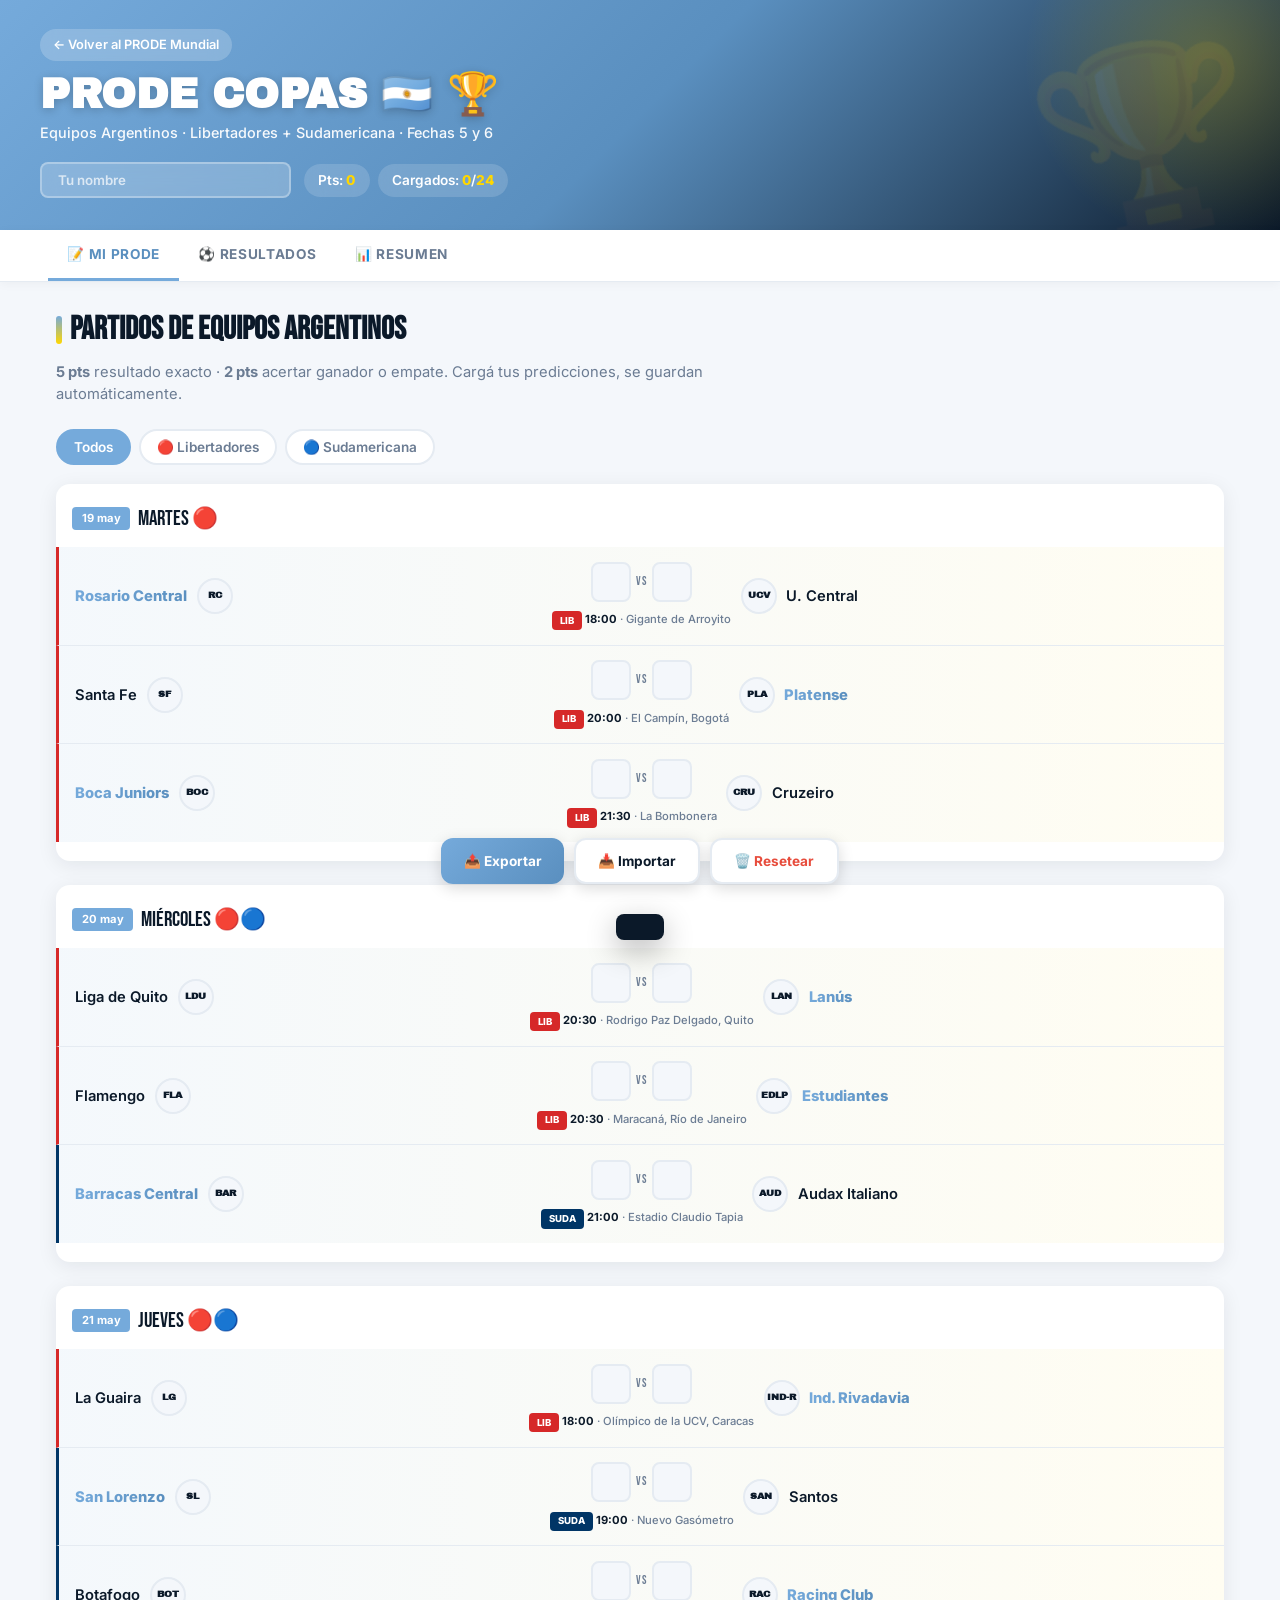
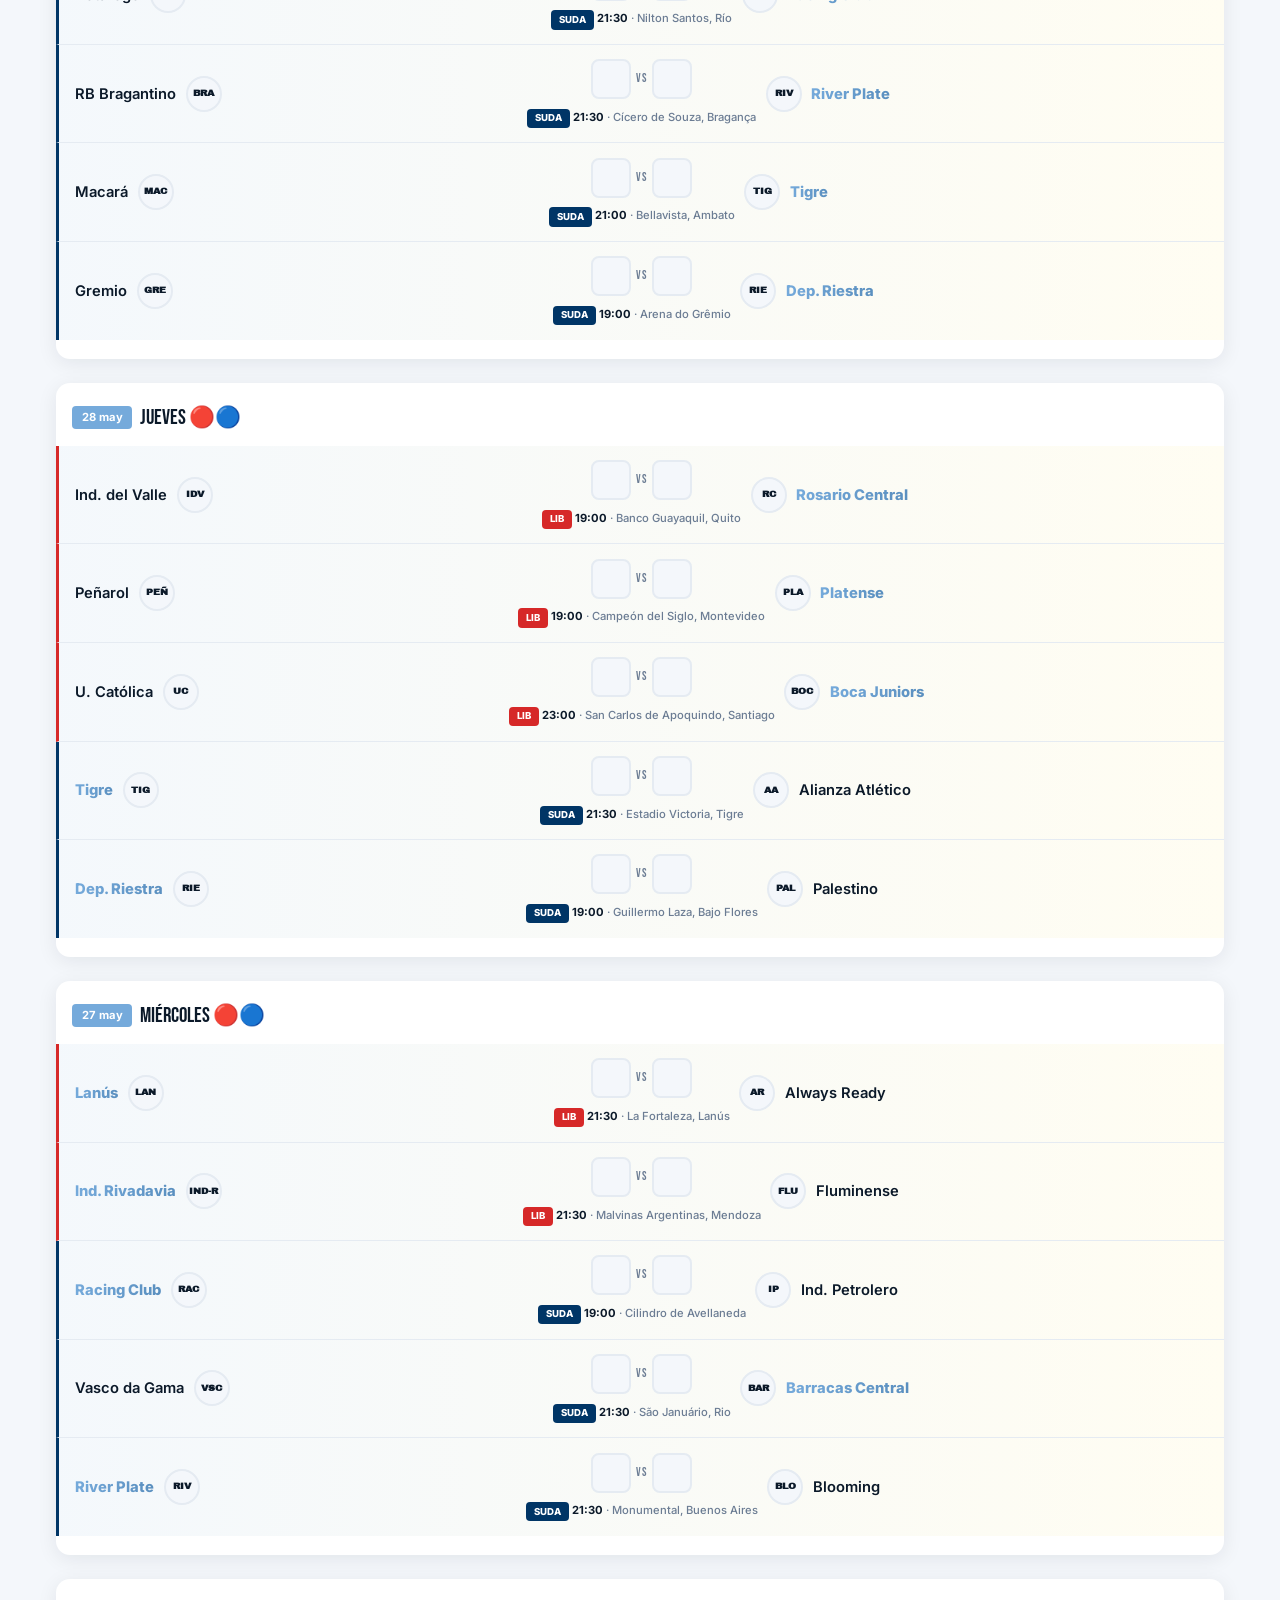
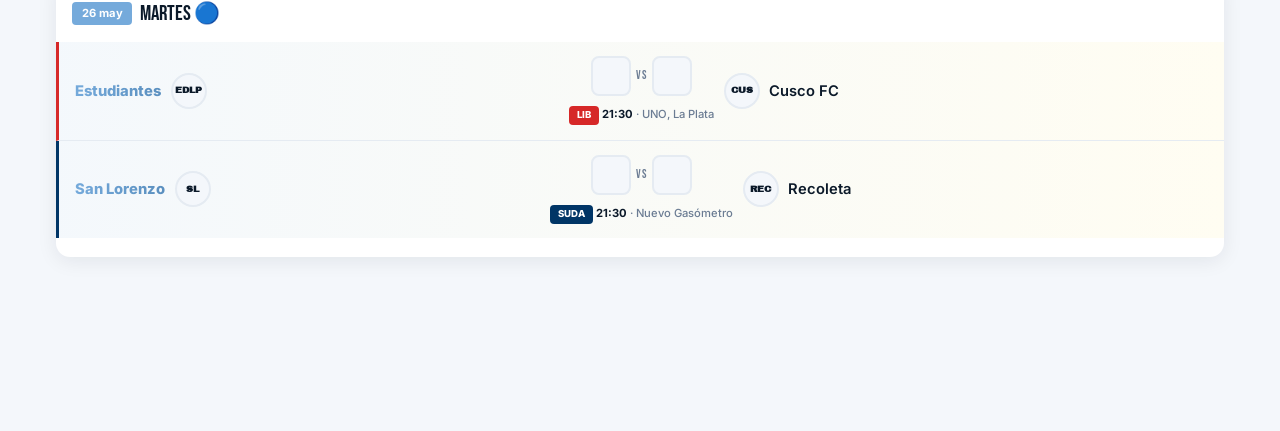
==== commit aec6f40b: "Update copas.html" ====
--- a/copas.html
+++ b/copas.html
@@ -27,548 +27,240 @@
   --shadow: 0 4px 20px rgba(11, 25, 41, 0.08);
 }
 * { margin: 0; padding: 0; box-sizing: border-box; }
-body {
-  font-family: 'Inter', -apple-system, sans-serif;
-  background: var(--light);
-  color: var(--dark);
-  min-height: 100vh;
-  line-height: 1.5;
-}
-
+body { font-family: 'Inter', sans-serif; background: var(--light); color: var(--dark); min-height: 100vh; line-height: 1.5; }
 .header {
   background: linear-gradient(135deg, var(--celeste) 0%, var(--celeste-dark) 50%, var(--dark) 100%);
-  color: white;
-  padding: 1.8rem 1rem 2rem;
-  position: relative;
-  overflow: hidden;
+  color: white; padding: 1.8rem 1rem 2rem; position: relative; overflow: hidden;
   box-shadow: 0 4px 20px rgba(117, 170, 219, 0.4);
 }
 .header::before {
-  content: '';
-  position: absolute;
-  top: -60%;
-  right: -10%;
-  width: 400px;
-  height: 400px;
+  content: ''; position: absolute; top: -60%; right: -10%;
+  width: 400px; height: 400px;
   background: radial-gradient(circle, var(--sol) 0%, transparent 65%);
-  opacity: 0.25;
-  border-radius: 50%;
+  opacity: 0.25; border-radius: 50%;
 }
 .header::after {
-  content: '🏆';
-  position: absolute;
-  bottom: -40px;
-  right: 20px;
-  font-size: 180px;
-  opacity: 0.08;
-  transform: rotate(-12deg);
-}
-.header-content {
-  max-width: 1200px;
-  margin: 0 auto;
-  position: relative;
-  z-index: 1;
-}
+  content: '🏆'; position: absolute; bottom: -40px; right: 20px;
+  font-size: 180px; opacity: 0.08; transform: rotate(-12deg);
+}
+.header-content { max-width: 1200px; margin: 0 auto; position: relative; z-index: 1; }
 .header h1 {
   font-family: 'Archivo Black', sans-serif;
-  font-size: clamp(1.6rem, 4.5vw, 2.6rem);
-  letter-spacing: -0.02em;
-  line-height: 1;
+  font-size: clamp(1.6rem, 4.5vw, 2.6rem); line-height: 1;
   text-shadow: 0 2px 10px rgba(0,0,0,0.2);
 }
-.header .subtitle {
-  font-size: 0.9rem;
-  opacity: 0.95;
-  margin-top: 0.4rem;
-  font-weight: 500;
-}
+.header .subtitle { font-size: 0.9rem; opacity: 0.95; margin-top: 0.4rem; font-weight: 500; }
 .back-link {
-  display: inline-block;
-  background: rgba(255,255,255,0.2);
-  color: white;
-  padding: 0.4rem 0.8rem;
-  border-radius: 20px;
-  font-size: 0.8rem;
-  font-weight: 600;
-  text-decoration: none;
-  margin-bottom: 0.8rem;
-  backdrop-filter: blur(10px);
-  transition: all 0.2s;
+  display: inline-block; background: rgba(255,255,255,0.2);
+  color: white; padding: 0.4rem 0.8rem; border-radius: 20px;
+  font-size: 0.8rem; font-weight: 600; text-decoration: none;
+  margin-bottom: 0.8rem; backdrop-filter: blur(10px);
 }
 .back-link:hover { background: rgba(255,255,255,0.3); }
-
-.user-bar {
-  display: flex;
-  align-items: center;
-  gap: 0.8rem;
-  margin-top: 1.2rem;
-  flex-wrap: wrap;
-}
+.user-bar { display: flex; align-items: center; gap: 0.8rem; margin-top: 1.2rem; flex-wrap: wrap; }
 .user-input {
-  background: rgba(255,255,255,0.2);
-  border: 2px solid rgba(255,255,255,0.3);
-  color: white;
-  padding: 0.5rem 1rem;
-  border-radius: 8px;
-  font-family: inherit;
-  font-weight: 600;
-  outline: none;
-  backdrop-filter: blur(10px);
+  background: rgba(255,255,255,0.2); border: 2px solid rgba(255,255,255,0.3);
+  color: white; padding: 0.5rem 1rem; border-radius: 8px;
+  font-family: inherit; font-weight: 600; outline: none; backdrop-filter: blur(10px);
 }
 .user-input::placeholder { color: rgba(255,255,255,0.7); }
-.user-input:focus { background: rgba(255,255,255,0.3); border-color: var(--sol); }
-.stats-mini {
-  display: flex;
-  gap: 0.5rem;
-  font-size: 0.85rem;
-  font-weight: 600;
-  flex-wrap: wrap;
-}
-.stat-pill {
-  background: rgba(255,255,255,0.15);
-  padding: 0.4rem 0.9rem;
-  border-radius: 20px;
-  backdrop-filter: blur(10px);
-}
+.stats-mini { display: flex; gap: 0.5rem; font-size: 0.85rem; font-weight: 600; flex-wrap: wrap; }
+.stat-pill { background: rgba(255,255,255,0.15); padding: 0.4rem 0.9rem; border-radius: 20px; backdrop-filter: blur(10px); }
 .stat-pill span { color: var(--sol); font-weight: 800; }
 
 .tabs {
-  background: white;
-  border-bottom: 1px solid var(--grey-light);
-  position: sticky;
-  top: 0;
-  z-index: 100;
-  box-shadow: 0 2px 10px rgba(0,0,0,0.04);
-}
-.tabs-inner {
-  max-width: 1200px;
-  margin: 0 auto;
-  display: flex;
-  overflow-x: auto;
-  scrollbar-width: none;
-  padding: 0 0.5rem;
-}
-.tabs-inner::-webkit-scrollbar { display: none; }
+  background: white; border-bottom: 1px solid var(--grey-light);
+  position: sticky; top: 0; z-index: 100; box-shadow: 0 2px 10px rgba(0,0,0,0.04);
+}
+.tabs-inner { max-width: 1200px; margin: 0 auto; display: flex; overflow-x: auto; padding: 0 0.5rem; }
 .tab {
-  background: none;
-  border: none;
-  padding: 1rem 1.2rem;
-  font-family: inherit;
-  font-weight: 700;
-  font-size: 0.85rem;
-  color: var(--grey);
-  cursor: pointer;
-  white-space: nowrap;
-  border-bottom: 3px solid transparent;
-  transition: all 0.2s;
-  text-transform: uppercase;
-  letter-spacing: 0.05em;
-}
-.tab:hover { color: var(--celeste-dark); }
+  background: none; border: none; padding: 1rem 1.2rem;
+  font-family: inherit; font-weight: 700; font-size: 0.85rem;
+  color: var(--grey); cursor: pointer; white-space: nowrap;
+  border-bottom: 3px solid transparent; transition: all 0.2s;
+  text-transform: uppercase; letter-spacing: 0.05em;
+}
 .tab.active { color: var(--celeste-dark); border-bottom-color: var(--celeste); }
 
-.main {
-  max-width: 1200px;
-  margin: 0 auto;
-  padding: 1.5rem 1rem 6rem;
-}
+.main { max-width: 1200px; margin: 0 auto; padding: 1.5rem 1rem 6rem; }
 .section-title {
-  font-family: 'Bebas Neue', sans-serif;
-  font-size: 2rem;
-  letter-spacing: 0.02em;
-  margin-bottom: 0.4rem;
-  display: flex;
-  align-items: center;
-  gap: 0.5rem;
+  font-family: 'Bebas Neue', sans-serif; font-size: 2rem;
+  margin-bottom: 0.4rem; display: flex; align-items: center; gap: 0.5rem;
 }
 .section-title::before {
-  content: '';
-  width: 6px;
-  height: 28px;
-  background: linear-gradient(180deg, var(--celeste), var(--sol));
-  border-radius: 3px;
-}
-.section-desc {
-  color: var(--grey);
-  font-size: 0.92rem;
-  margin-bottom: 1.5rem;
-  max-width: 700px;
-}
-
-.filter-bar {
-  display: flex;
-  gap: 0.5rem;
-  margin-bottom: 1.2rem;
-  flex-wrap: wrap;
-}
+  content: ''; width: 6px; height: 28px;
+  background: linear-gradient(180deg, var(--celeste), var(--sol)); border-radius: 3px;
+}
+.section-desc { color: var(--grey); font-size: 0.92rem; margin-bottom: 1.5rem; max-width: 700px; }
+
+.auto-update-bar {
+  background: linear-gradient(135deg, var(--dark), #1a3354);
+  color: white; padding: 1rem 1.2rem; border-radius: 12px;
+  margin-bottom: 1.5rem; display: flex; align-items: center; justify-content: space-between;
+  gap: 1rem; flex-wrap: wrap;
+}
+.auto-update-bar .info { font-size: 0.85rem; }
+.auto-update-bar .info strong { color: var(--sol); display: block; font-family: 'Bebas Neue', sans-serif; font-size: 1.2rem; }
+.auto-update-bar .info small { opacity: 0.8; font-size: 0.75rem; }
+.btn-update {
+  background: var(--sol); color: var(--dark); border: none;
+  padding: 0.7rem 1.2rem; border-radius: 8px;
+  font-family: inherit; font-weight: 800; font-size: 0.85rem;
+  cursor: pointer; text-transform: uppercase; transition: all 0.2s;
+}
+.btn-update:hover { transform: translateY(-2px); box-shadow: 0 4px 15px rgba(255, 215, 0, 0.5); }
+.btn-update:disabled { opacity: 0.6; cursor: wait; }
+
+.filter-bar { display: flex; gap: 0.5rem; margin-bottom: 1.2rem; flex-wrap: wrap; }
 .filter-btn {
-  background: white;
-  border: 2px solid var(--grey-light);
-  padding: 0.5rem 1rem;
-  border-radius: 20px;
-  font-family: inherit;
-  font-weight: 600;
-  font-size: 0.85rem;
-  cursor: pointer;
-  color: var(--grey);
-  transition: all 0.2s;
-}
-.filter-btn:hover { border-color: var(--celeste-dark); color: var(--celeste-dark); }
+  background: white; border: 2px solid var(--grey-light);
+  padding: 0.5rem 1rem; border-radius: 20px;
+  font-family: inherit; font-weight: 600; font-size: 0.85rem;
+  cursor: pointer; color: var(--grey);
+}
 .filter-btn.active { background: var(--celeste); color: white; border-color: var(--celeste); }
 .filter-btn.liber.active { background: var(--liber); border-color: var(--liber); }
 .filter-btn.suda.active { background: var(--suda); border-color: var(--suda); }
 
-.matches-container {
-  display: flex;
-  flex-direction: column;
-  gap: 1.5rem;
-}
+.matches-container { display: flex; flex-direction: column; gap: 1.5rem; }
 .match-day-group {
-  background: white;
-  border-radius: 14px;
-  padding: 1.2rem 1rem;
-  box-shadow: var(--shadow);
+  background: white; border-radius: 14px;
+  padding: 1.2rem 1rem; box-shadow: var(--shadow);
 }
 .match-day-title {
-  font-family: 'Bebas Neue', sans-serif;
-  font-size: 1.3rem;
-  margin-bottom: 0.8rem;
-  display: flex;
-  align-items: center;
-  gap: 0.5rem;
+  font-family: 'Bebas Neue', sans-serif; font-size: 1.3rem;
+  margin-bottom: 0.8rem; display: flex; align-items: center; gap: 0.5rem;
 }
 .match-day-title .date-badge {
-  background: var(--celeste);
-  color: white;
-  font-family: 'Inter', sans-serif;
-  font-size: 0.7rem;
-  font-weight: 700;
-  padding: 0.2rem 0.6rem;
-  border-radius: 4px;
+  background: var(--celeste); color: white;
+  font-family: 'Inter', sans-serif; font-size: 0.7rem; font-weight: 700;
+  padding: 0.2rem 0.6rem; border-radius: 4px;
 }
 .match {
-  display: grid;
-  grid-template-columns: 1fr auto 1fr;
-  align-items: center;
-  gap: 0.6rem;
-  padding: 0.9rem 0;
-  border-bottom: 1px solid var(--grey-light);
+  display: grid; grid-template-columns: 1fr auto 1fr;
+  align-items: center; gap: 0.6rem;
+  padding: 0.9rem 0; border-bottom: 1px solid var(--grey-light);
 }
 .match:last-child { border-bottom: none; }
 .match.is-liber { border-left: 3px solid var(--liber); padding-left: 0.6rem; margin-left: -0.6rem; }
 .match.is-suda { border-left: 3px solid var(--suda); padding-left: 0.6rem; margin-left: -0.6rem; }
 .match.is-arg {
   background: linear-gradient(90deg, rgba(117, 170, 219, 0.08), rgba(255, 215, 0, 0.05));
-  margin: 0 -1rem;
-  padding: 0.9rem 1rem;
-}
-
-.team-side {
-  display: flex;
-  align-items: center;
-  gap: 0.6rem;
-  font-weight: 600;
-  font-size: 0.92rem;
-  min-width: 0;
-}
+  margin: 0 -1rem; padding: 0.9rem 1rem;
+}
+.team-side { display: flex; align-items: center; gap: 0.6rem; font-weight: 600; font-size: 0.92rem; min-width: 0; }
 .team-side.home { justify-content: flex-end; text-align: right; flex-direction: row-reverse; }
 .team-side.away { justify-content: flex-start; }
 .team-shield {
-  width: 36px;
-  height: 36px;
-  flex-shrink: 0;
-  display: inline-flex;
-  align-items: center;
-  justify-content: center;
-  background: var(--light);
-  border-radius: 50%;
-  border: 2px solid var(--grey-light);
-  overflow: hidden;
-}
-.team-shield img {
-  width: 100%;
-  height: 100%;
-  object-fit: contain;
-  padding: 3px;
-}
-.team-shield .fallback {
-  font-family: 'Archivo Black', sans-serif;
-  font-size: 0.6rem;
-  color: var(--dark);
-  text-align: center;
-  line-height: 1;
-}
-.team-name {
-  font-weight: 600;
-  overflow: hidden;
-  text-overflow: ellipsis;
-  white-space: nowrap;
-}
+  width: 36px; height: 36px; flex-shrink: 0;
+  display: inline-flex; align-items: center; justify-content: center;
+  background: var(--light); border-radius: 50%;
+  border: 2px solid var(--grey-light); overflow: hidden;
+}
+.team-shield img { width: 100%; height: 100%; object-fit: contain; padding: 3px; }
+.team-shield .fallback { font-family: 'Archivo Black', sans-serif; font-size: 0.6rem; color: var(--dark); text-align: center; line-height: 1; }
+.team-name { font-weight: 600; overflow: hidden; text-overflow: ellipsis; white-space: nowrap; }
 .team-name.is-arg {
   background: linear-gradient(90deg, #75AADB, #5A8FBF);
-  -webkit-background-clip: text;
-  background-clip: text;
-  -webkit-text-fill-color: transparent;
-  font-weight: 800;
-}
-
+  -webkit-background-clip: text; background-clip: text;
+  -webkit-text-fill-color: transparent; font-weight: 800;
+}
 .vs-block { display: flex; align-items: center; flex-direction: column; gap: 0.3rem; }
 .vs-scores { display: flex; gap: 0.3rem; align-items: center; }
 .score-input {
-  width: 40px;
-  height: 40px;
-  text-align: center;
-  font-family: 'Archivo Black', sans-serif;
-  font-size: 1.1rem;
-  border: 2px solid var(--grey-light);
-  border-radius: 8px;
-  background: var(--light);
-  outline: none;
-  -moz-appearance: textfield;
-  transition: all 0.2s;
-}
-.score-input::-webkit-outer-spin-button,
-.score-input::-webkit-inner-spin-button {
-  -webkit-appearance: none; margin: 0;
-}
+  width: 40px; height: 40px; text-align: center;
+  font-family: 'Archivo Black', sans-serif; font-size: 1.1rem;
+  border: 2px solid var(--grey-light); border-radius: 8px;
+  background: var(--light); outline: none;
+  -moz-appearance: textfield; transition: all 0.2s;
+}
+.score-input::-webkit-outer-spin-button, .score-input::-webkit-inner-spin-button { -webkit-appearance: none; margin: 0; }
 .score-input:focus { border-color: var(--celeste); background: white; transform: scale(1.05); }
 .score-input.filled { border-color: var(--celeste); background: white; }
-.result-input { border-color: var(--win); }
 .result-input.filled { border-color: var(--win); background: #E8F8EE; }
-.vs-label {
-  font-family: 'Bebas Neue', sans-serif;
-  font-size: 0.75rem;
-  color: var(--grey);
-  letter-spacing: 0.1em;
-}
-.match-meta {
-  font-size: 0.7rem;
-  color: var(--grey);
-  margin-top: 0.3rem;
-  text-align: center;
-  font-weight: 500;
-}
+.result-input.auto { border-color: var(--sol-dark); background: #FFF9E6; }
+.vs-label { font-family: 'Bebas Neue', sans-serif; font-size: 0.75rem; color: var(--grey); letter-spacing: 0.1em; }
+.match-meta { font-size: 0.7rem; color: var(--grey); margin-top: 0.3rem; text-align: center; font-weight: 500; }
 .match-meta strong { color: var(--dark); }
 .match-result {
-  background: var(--dark);
-  color: white;
-  padding: 0.2rem 0.5rem;
-  border-radius: 4px;
-  font-family: 'Archivo Black', sans-serif;
-  font-size: 0.78rem;
-  margin-top: 0.3rem;
-}
+  background: var(--dark); color: white;
+  padding: 0.2rem 0.5rem; border-radius: 4px;
+  font-family: 'Archivo Black', sans-serif; font-size: 0.78rem; margin-top: 0.3rem;
+}
+.match-result.auto { background: var(--sol-dark); color: var(--dark); }
 .match-points {
-  display: inline-block;
-  margin-top: 0.3rem;
-  padding: 0.15rem 0.6rem;
-  border-radius: 12px;
-  font-size: 0.7rem;
-  font-weight: 800;
+  display: inline-block; margin-top: 0.3rem;
+  padding: 0.15rem 0.6rem; border-radius: 12px;
+  font-size: 0.7rem; font-weight: 800;
 }
 .match-points.zero { background: #FEE; color: var(--danger); }
 .match-points.partial { background: #FFF3E0; color: var(--warn); }
 .match-points.exact { background: #E8F8EE; color: var(--win); }
 .copa-tag {
-  display: inline-block;
-  font-size: 0.6rem;
-  font-weight: 800;
-  padding: 0.15rem 0.5rem;
-  border-radius: 4px;
-  color: white;
-  text-transform: uppercase;
-  letter-spacing: 0.05em;
+  display: inline-block; font-size: 0.6rem; font-weight: 800;
+  padding: 0.15rem 0.5rem; border-radius: 4px; color: white; text-transform: uppercase;
 }
 .copa-tag.liber { background: var(--liber); }
 .copa-tag.suda { background: var(--suda); }
 
 .summary-card {
   background: linear-gradient(135deg, var(--dark) 0%, #1a3354 100%);
-  color: white;
-  padding: 1.8rem 1.5rem;
-  border-radius: 16px;
-  margin-bottom: 1.5rem;
-  position: relative;
-  overflow: hidden;
-}
-.summary-card::before {
-  content: '🇦🇷';
-  position: absolute;
-  top: -20px;
-  right: -20px;
-  font-size: 150px;
-  opacity: 0.1;
-  transform: rotate(-15deg);
-}
-.summary-card .total-points {
-  font-family: 'Archivo Black', sans-serif;
-  font-size: 3.5rem;
-  line-height: 1;
-  color: var(--sol);
-  text-align: center;
-}
-.summary-card .total-label {
-  font-size: 0.85rem;
-  opacity: 0.9;
-  text-transform: uppercase;
-  letter-spacing: 0.1em;
-  margin-top: 0.5rem;
-  font-weight: 600;
-  text-align: center;
-}
+  color: white; padding: 1.8rem 1.5rem; border-radius: 16px;
+  margin-bottom: 1.5rem; position: relative; overflow: hidden;
+}
+.summary-card::before { content: '🇦🇷'; position: absolute; top: -20px; right: -20px; font-size: 150px; opacity: 0.1; }
+.summary-card .total-points { font-family: 'Archivo Black', sans-serif; font-size: 3.5rem; line-height: 1; color: var(--sol); text-align: center; }
+.summary-card .total-label { font-size: 0.85rem; opacity: 0.9; text-transform: uppercase; margin-top: 0.5rem; font-weight: 600; text-align: center; }
 .breakdown {
-  display: grid;
-  grid-template-columns: repeat(auto-fit, minmax(120px, 1fr));
-  gap: 0.8rem;
-  margin-top: 1.5rem;
-  padding-top: 1.5rem;
-  border-top: 1px solid rgba(255,255,255,0.15);
-  position: relative;
-  z-index: 1;
+  display: grid; grid-template-columns: repeat(auto-fit, minmax(120px, 1fr));
+  gap: 0.8rem; margin-top: 1.5rem; padding-top: 1.5rem;
+  border-top: 1px solid rgba(255,255,255,0.15); position: relative; z-index: 1;
 }
 .breakdown-item { text-align: center; }
-.breakdown-item .num {
-  font-family: 'Archivo Black', sans-serif;
-  font-size: 1.6rem;
-}
-.breakdown-item .lbl {
-  font-size: 0.7rem;
-  opacity: 0.85;
-  text-transform: uppercase;
-  letter-spacing: 0.05em;
-  margin-top: 0.2rem;
-}
-
-.copa-summary {
-  display: grid;
-  grid-template-columns: 1fr 1fr;
-  gap: 1rem;
-}
+.breakdown-item .num { font-family: 'Archivo Black', sans-serif; font-size: 1.6rem; }
+.breakdown-item .lbl { font-size: 0.7rem; opacity: 0.85; text-transform: uppercase; margin-top: 0.2rem; }
+.copa-summary { display: grid; grid-template-columns: 1fr 1fr; gap: 1rem; }
 .copa-card {
-  background: white;
-  padding: 1.5rem;
-  border-radius: 14px;
-  box-shadow: var(--shadow);
-  text-align: center;
+  background: white; padding: 1.5rem; border-radius: 14px;
+  box-shadow: var(--shadow); text-align: center;
 }
 .copa-card.liber { border-top: 4px solid var(--liber); }
 .copa-card.suda { border-top: 4px solid var(--suda); }
-.copa-card .copa-name {
-  font-family: 'Bebas Neue', sans-serif;
-  font-size: 1.3rem;
-  margin-bottom: 0.3rem;
-}
+.copa-card .copa-name { font-family: 'Bebas Neue', sans-serif; font-size: 1.3rem; margin-bottom: 0.3rem; }
 .copa-card.liber .copa-name { color: var(--liber); }
 .copa-card.suda .copa-name { color: var(--suda); }
-.copa-card .pts {
-  font-family: 'Archivo Black', sans-serif;
-  font-size: 2.5rem;
-  margin: 0.3rem 0;
-}
-.copa-card .extra {
-  font-size: 0.78rem;
-  color: var(--grey);
-  text-transform: uppercase;
-  letter-spacing: 0.05em;
-}
-
-.equipos-card {
-  background: white;
-  padding: 1.5rem;
-  border-radius: 14px;
-  box-shadow: var(--shadow);
-  margin-top: 1.5rem;
-}
-.equipos-card h3 {
-  font-family: 'Bebas Neue', sans-serif;
-  font-size: 1.4rem;
-  margin-bottom: 1rem;
-}
-.equipos-grid {
-  display: grid;
-  grid-template-columns: repeat(auto-fill, minmax(140px, 1fr));
-  gap: 0.8rem;
-}
-.equipo-item {
-  display: flex;
-  align-items: center;
-  gap: 0.6rem;
-  padding: 0.5rem;
-  background: var(--light);
-  border-radius: 8px;
-}
-.equipo-item .team-shield { width: 32px; height: 32px; }
-.equipo-item .equipo-info { font-size: 0.8rem; font-weight: 600; }
-.equipo-item .equipo-info small {
-  display: block;
-  color: var(--grey);
-  font-size: 0.7rem;
-  font-weight: 500;
-}
+.copa-card .pts { font-family: 'Archivo Black', sans-serif; font-size: 2.5rem; margin: 0.3rem 0; }
+.copa-card .extra { font-size: 0.78rem; color: var(--grey); text-transform: uppercase; }
 
 .action-bar {
-  position: sticky;
-  bottom: 1rem;
-  display: flex;
-  gap: 0.6rem;
-  justify-content: center;
-  margin-top: 2rem;
-  z-index: 50;
-  flex-wrap: wrap;
+  position: sticky; bottom: 1rem; display: flex; gap: 0.6rem;
+  justify-content: center; margin-top: 2rem; z-index: 50; flex-wrap: wrap;
 }
 .btn {
-  font-family: inherit;
-  font-weight: 700;
-  font-size: 0.85rem;
-  padding: 0.8rem 1.4rem;
-  border-radius: 12px;
-  border: none;
-  cursor: pointer;
-  display: inline-flex;
-  align-items: center;
-  gap: 0.4rem;
+  font-family: inherit; font-weight: 700; font-size: 0.85rem;
+  padding: 0.8rem 1.4rem; border-radius: 12px; border: none; cursor: pointer;
+  display: inline-flex; align-items: center; gap: 0.4rem;
   box-shadow: 0 4px 15px rgba(0,0,0,0.15);
-  transition: all 0.2s;
-}
-.btn-primary {
-  background: linear-gradient(135deg, var(--celeste), var(--celeste-dark));
-  color: white;
-}
-.btn-primary:hover { transform: translateY(-2px); }
-.btn-secondary {
-  background: white;
-  color: var(--dark);
-  border: 2px solid var(--grey-light);
-}
-.btn-danger {
-  background: white;
-  color: var(--danger);
-  border: 2px solid var(--grey-light);
-}
+}
+.btn-primary { background: linear-gradient(135deg, var(--celeste), var(--celeste-dark)); color: white; }
+.btn-secondary { background: white; color: var(--dark); border: 2px solid var(--grey-light); }
+.btn-danger { background: white; color: var(--danger); border: 2px solid var(--grey-light); }
 
 .toast {
-  position: fixed;
-  bottom: 5rem;
-  left: 50%;
+  position: fixed; bottom: 5rem; left: 50%;
   transform: translateX(-50%) translateY(120px);
-  background: var(--dark);
-  color: white;
-  padding: 0.8rem 1.5rem;
-  border-radius: 8px;
-  font-weight: 600;
-  font-size: 0.9rem;
-  z-index: 1000;
-  transition: transform 0.3s;
-  box-shadow: 0 10px 30px rgba(0,0,0,0.3);
+  background: var(--dark); color: white;
+  padding: 0.8rem 1.5rem; border-radius: 8px;
+  font-weight: 600; font-size: 0.9rem; z-index: 1000;
+  transition: transform 0.3s; box-shadow: 0 10px 30px rgba(0,0,0,0.3);
 }
 .toast.show { transform: translateX(-50%) translateY(0); }
 .toast.success { background: var(--win); }
 .toast.error { background: var(--danger); }
-
+.toast.info { background: var(--sol-dark); color: var(--dark); }
 .hidden { display: none !important; }
 
 @media (max-width: 640px) {
-  .match { grid-template-columns: 1fr auto 1fr; gap: 0.4rem; }
   .team-side { font-size: 0.78rem; gap: 0.4rem; }
   .team-shield { width: 30px; height: 30px; }
   .score-input { width: 34px; height: 34px; font-size: 0.95rem; }
@@ -584,7 +276,7 @@
   <div class="header-content">
     <a href="index.html" class="back-link">← Volver al PRODE Mundial</a>
     <h1>PRODE COPAS 🇦🇷 🏆</h1>
-    <div class="subtitle">Equipos Argentinos · Libertadores + Sudamericana · Prueba pre-Mundial</div>
+    <div class="subtitle">Equipos Argentinos · Libertadores + Sudamericana · Fechas 5 y 6</div>
     <div class="user-bar">
       <input type="text" class="user-input" id="userName" placeholder="Tu nombre" maxlength="25">
       <div class="stats-mini">
@@ -607,56 +299,41 @@
 
   <section id="tab-prode">
     <h2 class="section-title">PARTIDOS DE EQUIPOS ARGENTINOS</h2>
-    <p class="section-desc">Solo los partidos que juegan los 12 equipos argentinos en las copas. <strong>5 pts</strong> resultado exacto · <strong>2 pts</strong> acertar ganador o empate. Se guarda automáticamente.</p>
-
+    <p class="section-desc"><strong>5 pts</strong> resultado exacto · <strong>2 pts</strong> acertar ganador o empate. Cargá tus predicciones, se guardan automáticamente.</p>
     <div class="filter-bar">
       <button class="filter-btn active" data-filter="all">Todos</button>
       <button class="filter-btn liber" data-filter="liber">🔴 Libertadores</button>
       <button class="filter-btn suda" data-filter="suda">🔵 Sudamericana</button>
     </div>
-
     <div id="prodeContainer" class="matches-container"></div>
   </section>
 
   <section id="tab-resultados" class="hidden">
     <h2 class="section-title">RESULTADOS REALES</h2>
-    <p class="section-desc">Cargá acá los resultados a medida que se juegan los partidos.</p>
+    <p class="section-desc">Tocá <strong>"Actualizar"</strong> para buscar los resultados en TheSportsDB. También podés cargarlos a mano.</p>
+    <div class="auto-update-bar">
+      <div class="info">
+        <strong id="lastUpdate">Sin actualizar aún</strong>
+        <small>🤖 Los amarillos son automáticos · Podés sobreescribirlos a mano</small>
+      </div>
+      <button class="btn-update" id="btnAutoUpdate">🔄 Actualizar</button>
+    </div>
     <div id="resultadosContainer" class="matches-container"></div>
   </section>
 
   <section id="tab-resumen" class="hidden">
     <h2 class="section-title">MI RESUMEN</h2>
-    <p class="section-desc">Tu performance con los equipos argentinos.</p>
-
     <div class="summary-card">
       <div class="total-points" id="resumenTotal">0</div>
       <div class="total-label">Puntos totales 🇦🇷</div>
       <div class="breakdown">
-        <div class="breakdown-item">
-          <div class="num" id="resumenExactos">0</div>
-          <div class="lbl">Exactos (5)</div>
-        </div>
-        <div class="breakdown-item">
-          <div class="num" id="resumenParciales">0</div>
-          <div class="lbl">Ganador (2)</div>
-        </div>
-        <div class="breakdown-item">
-          <div class="num" id="resumenErrados">0</div>
-          <div class="lbl">Errados (0)</div>
-        </div>
-        <div class="breakdown-item">
-          <div class="num" id="resumenPendientes">0</div>
-          <div class="lbl">Sin jugar</div>
-        </div>
+        <div class="breakdown-item"><div class="num" id="resumenExactos">0</div><div class="lbl">Exactos (5)</div></div>
+        <div class="breakdown-item"><div class="num" id="resumenParciales">0</div><div class="lbl">Ganador (2)</div></div>
+        <div class="breakdown-item"><div class="num" id="resumenErrados">0</div><div class="lbl">Errados (0)</div></div>
+        <div class="breakdown-item"><div class="num" id="resumenPendientes">0</div><div class="lbl">Sin jugar</div></div>
       </div>
     </div>
-
     <div class="copa-summary" id="copaSummary"></div>
-
-    <div class="equipos-card">
-      <h3>🇦🇷 Equipos Argentinos en competencia</h3>
-      <div class="equipos-grid" id="equiposGrid"></div>
-    </div>
   </section>
 
   <div class="action-bar">
@@ -672,174 +349,147 @@
 <script>
 // ============ EQUIPOS ============
 const TEAMS = {
-  // ARGENTINOS - LIBERTADORES
-  'BOCA':       { name: 'Boca Juniors',        short: 'BOC',  arg: true, copa: 'liber', grupo: 'D', logo: 'https://upload.wikimedia.org/wikipedia/commons/thumb/2/21/Boca_Juniors_logo.svg/200px-Boca_Juniors_logo.svg.png' },
-  'ESTUDIANTES':{ name: 'Estudiantes',         short: 'EDLP', arg: true, copa: 'liber', grupo: 'A', logo: 'https://upload.wikimedia.org/wikipedia/commons/thumb/8/80/Estudiantes_de_La_Plata_official_crest.svg/200px-Estudiantes_de_La_Plata_official_crest.svg.png' },
-  'PLATENSE':   { name: 'Platense',            short: 'PLA',  arg: true, copa: 'liber', grupo: 'E', logo: 'https://upload.wikimedia.org/wikipedia/commons/thumb/1/11/Club_Atl%C3%A9tico_Platense_logo.svg/200px-Club_Atl%C3%A9tico_Platense_logo.svg.png' },
-  'INDRIV':     { name: 'Independiente Riv.',  short: 'IND-R',arg: true, copa: 'liber', grupo: 'C', logo: 'https://upload.wikimedia.org/wikipedia/commons/thumb/8/8c/Club_Sportivo_Independiente_Rivadavia.png/200px-Club_Sportivo_Independiente_Rivadavia.png' },
-  'CENTRAL':    { name: 'Rosario Central',     short: 'RC',   arg: true, copa: 'liber', grupo: 'H', logo: 'https://upload.wikimedia.org/wikipedia/commons/thumb/2/2c/Rosario_Central_logo.svg/200px-Rosario_Central_logo.svg.png' },
-  'LANUS':      { name: 'Lanús',               short: 'LAN',  arg: true, copa: 'liber', grupo: 'G', logo: 'https://upload.wikimedia.org/wikipedia/commons/thumb/0/07/Escudo_del_Club_Atl%C3%A9tico_Lan%C3%BAs.svg/200px-Escudo_del_Club_Atl%C3%A9tico_Lan%C3%BAs.svg.png' },
-
-  // ARGENTINOS - SUDAMERICANA
-  'RIVER':      { name: 'River Plate',         short: 'RIV',  arg: true, copa: 'suda',  grupo: 'H', logo: 'https://upload.wikimedia.org/wikipedia/commons/thumb/a/ac/Escudo_del_Club_Atl%C3%A9tico_River_Plate.svg/200px-Escudo_del_Club_Atl%C3%A9tico_River_Plate.svg.png' },
-  'RACING':     { name: 'Racing Club',         short: 'RAC',  arg: true, copa: 'suda',  grupo: 'E', logo: 'https://upload.wikimedia.org/wikipedia/commons/thumb/4/4a/Racing_Club_de_Avellaneda_-_Logo.svg/200px-Racing_Club_de_Avellaneda_-_Logo.svg.png' },
-  'SANLORENZO': { name: 'San Lorenzo',         short: 'SL',   arg: true, copa: 'suda',  grupo: 'D', logo: 'https://upload.wikimedia.org/wikipedia/commons/thumb/8/82/Escudo_del_Club_Atl%C3%A9tico_San_Lorenzo_de_Almagro.svg/200px-Escudo_del_Club_Atl%C3%A9tico_San_Lorenzo_de_Almagro.svg.png' },
-  'TIGRE':      { name: 'Tigre',               short: 'TIG',  arg: true, copa: 'suda',  grupo: 'A', logo: 'https://upload.wikimedia.org/wikipedia/commons/thumb/c/c2/Tigre_logo.svg/200px-Tigre_logo.svg.png' },
-  'RIESTRA':    { name: 'Dep. Riestra',        short: 'RIE',  arg: true, copa: 'suda',  grupo: 'F', logo: 'https://upload.wikimedia.org/wikipedia/commons/thumb/8/8a/Deportivo_Riestra_logo.png/200px-Deportivo_Riestra_logo.png' },
-  'BARRACAS':   { name: 'Barracas Central',    short: 'BAR',  arg: true, copa: 'suda',  grupo: 'G', logo: 'https://upload.wikimedia.org/wikipedia/commons/thumb/6/68/Barracas_Central_logo.png/200px-Barracas_Central_logo.png' },
-
-  // RIVALES LIBERTADORES
-  'FLAMENGO':   { name: 'Flamengo',         short: 'FLA', arg: false, logo: 'https://upload.wikimedia.org/wikipedia/commons/thumb/2/2e/Flamengo_braz_logo.svg/200px-Flamengo_braz_logo.svg.png' },
-  'CUSCO':      { name: 'Cusco FC',         short: 'CUS', arg: false, logo: 'https://upload.wikimedia.org/wikipedia/commons/thumb/a/a8/Cusco_FC_logo.png/200px-Cusco_FC_logo.png' },
-  'MEDELLIN':   { name: 'Ind. Medellín',    short: 'DIM', arg: false, logo: 'https://upload.wikimedia.org/wikipedia/commons/thumb/a/a0/Independiente_Medell%C3%ADn_logo.png/200px-Independiente_Medell%C3%ADn_logo.png' },
-  'UCATOLICA':  { name: 'U. Católica',      short: 'UC',  arg: false, logo: 'https://upload.wikimedia.org/wikipedia/commons/thumb/8/83/Universidad_Cat%C3%B3lica_logo.svg/200px-Universidad_Cat%C3%B3lica_logo.svg.png' },
-  'CRUZEIRO':   { name: 'Cruzeiro',         short: 'CRU', arg: false, logo: 'https://upload.wikimedia.org/wikipedia/commons/thumb/9/90/Cruzeiro_Esporte_Clube_%28logo%29.svg/200px-Cruzeiro_Esporte_Clube_%28logo%29.svg.png' },
-  'BARCELONA':  { name: 'Barcelona (Ecu)',  short: 'BSC', arg: false, logo: 'https://upload.wikimedia.org/wikipedia/commons/thumb/0/0a/Barcelona_Sporting_Club_logo.svg/200px-Barcelona_Sporting_Club_logo.svg.png' },
-  'FLUMINENSE': { name: 'Fluminense',       short: 'FLU', arg: false, logo: 'https://upload.wikimedia.org/wikipedia/commons/thumb/a/a3/FFC_crest.svg/200px-FFC_crest.svg.png' },
-  'BOLIVAR':    { name: 'Bolívar',          short: 'BOL', arg: false, logo: 'https://upload.wikimedia.org/wikipedia/commons/thumb/9/9a/Club_Bol%C3%ADvar_logo.svg/200px-Club_Bol%C3%ADvar_logo.svg.png' },
-  'LAGUAIRA':   { name: 'La Guaira',        short: 'LG',  arg: false, logo: 'https://upload.wikimedia.org/wikipedia/commons/thumb/d/dc/Deportivo_La_Guaira_logo.svg/200px-Deportivo_La_Guaira_logo.svg.png' },
-  'PENAROL':    { name: 'Peñarol',          short: 'PEÑ', arg: false, logo: 'https://upload.wikimedia.org/wikipedia/commons/thumb/8/86/Pe%C3%B1arol_logo.svg/200px-Pe%C3%B1arol_logo.svg.png' },
-  'CORINTHIANS':{ name: 'Corinthians',      short: 'COR', arg: false, logo: 'https://upload.wikimedia.org/wikipedia/commons/thumb/b/b4/Corinthians_simbolo.png/200px-Corinthians_simbolo.png' },
-  'SANTAFE':    { name: 'Santa Fe',         short: 'SF',  arg: false, logo: 'https://upload.wikimedia.org/wikipedia/commons/thumb/9/95/Independiente_Santa_Fe_logo.svg/200px-Independiente_Santa_Fe_logo.svg.png' },
-  'LDU':        { name: 'Liga de Quito',    short: 'LDU', arg: false, logo: 'https://upload.wikimedia.org/wikipedia/commons/thumb/8/8c/LDU_Quito_logo.svg/200px-LDU_Quito_logo.svg.png' },
-  'ALWAYS':     { name: 'Always Ready',     short: 'AR',  arg: false, logo: 'https://upload.wikimedia.org/wikipedia/commons/thumb/7/76/Club_Always_Ready_logo.svg/200px-Club_Always_Ready_logo.svg.png' },
-  'MIRASSOL':   { name: 'Mirassol',         short: 'MIR', arg: false, logo: 'https://upload.wikimedia.org/wikipedia/commons/thumb/7/7c/Mirassol_FC_logo.png/200px-Mirassol_FC_logo.png' },
-  'INDVALLE':   { name: 'Ind. del Valle',   short: 'IDV', arg: false, logo: 'https://upload.wikimedia.org/wikipedia/commons/thumb/3/3e/Independiente_del_Valle_logo.svg/200px-Independiente_del_Valle_logo.svg.png' },
-  'LIBERTAD':   { name: 'Libertad',         short: 'LIB', arg: false, logo: 'https://upload.wikimedia.org/wikipedia/commons/thumb/3/3b/Club_Libertad_de_Paraguay.svg/200px-Club_Libertad_de_Paraguay.svg.png' },
-  'UCV':        { name: 'U. Central',       short: 'UCV', arg: false, logo: 'https://upload.wikimedia.org/wikipedia/commons/thumb/4/49/Universidad_Central_de_Venezuela_FC_logo.png/200px-Universidad_Central_de_Venezuela_FC_logo.png' },
-
-  // RIVALES SUDAMERICANA
-  'BRAGANTINO': { name: 'RB Bragantino',    short: 'BRA', arg: false, logo: 'https://upload.wikimedia.org/wikipedia/commons/thumb/c/c0/Red_Bull_Bragantino_logo.svg/200px-Red_Bull_Bragantino_logo.svg.png' },
-  'BLOOMING':   { name: 'Blooming',         short: 'BLO', arg: false, logo: 'https://upload.wikimedia.org/wikipedia/commons/thumb/f/fc/Blooming_logo.png/200px-Blooming_logo.png' },
-  'CARABOBO':   { name: 'Carabobo',         short: 'CAR', arg: false, logo: 'https://upload.wikimedia.org/wikipedia/commons/thumb/9/97/Carabobo_FC_logo.svg/200px-Carabobo_FC_logo.svg.png' },
-  'CARACAS':    { name: 'Caracas',          short: 'CCS', arg: false, logo: 'https://upload.wikimedia.org/wikipedia/commons/thumb/0/0b/Caracas_FC_logo.svg/200px-Caracas_FC_logo.svg.png' },
-  'INDBOL':     { name: 'Independiente Bol',short: 'IB',  arg: false, logo: 'https://upload.wikimedia.org/wikipedia/commons/thumb/9/91/Club_Independiente_Petrolero.png/200px-Club_Independiente_Petrolero.png' },
-  'BOTAFOGO':   { name: 'Botafogo',         short: 'BOT', arg: false, logo: 'https://upload.wikimedia.org/wikipedia/commons/thumb/5/52/Botafogo_de_Futebol_e_Regatas_logo.svg/200px-Botafogo_de_Futebol_e_Regatas_logo.svg.png' },
-  'SANTOS':     { name: 'Santos',           short: 'SAN', arg: false, logo: 'https://upload.wikimedia.org/wikipedia/commons/thumb/1/15/Santos_FC_logo.svg/200px-Santos_FC_logo.svg.png' },
-  'CUENCA':     { name: 'Dep. Cuenca',      short: 'CUE', arg: false, logo: 'https://upload.wikimedia.org/wikipedia/commons/thumb/3/35/Deportivo_Cuenca_logo.svg/200px-Deportivo_Cuenca_logo.svg.png' },
-  'RECOLETA':   { name: 'Recoleta',         short: 'REC', arg: false, logo: 'https://upload.wikimedia.org/wikipedia/commons/thumb/6/6c/Club_Atl%C3%A9tico_3_de_Febrero.png/200px-Club_Atl%C3%A9tico_3_de_Febrero.png' },
-  'AMERICA':    { name: 'América de Cali',  short: 'AME', arg: false, logo: 'https://upload.wikimedia.org/wikipedia/commons/thumb/c/c1/America_de_Cali_logo.svg/200px-America_de_Cali_logo.svg.png' },
-  'MACARA':     { name: 'Macará',           short: 'MAC', arg: false, logo: 'https://upload.wikimedia.org/wikipedia/commons/thumb/d/dc/CSD_Macar%C3%A1.png/200px-CSD_Macar%C3%A1.png' },
-  'ALIANZAPER': { name: 'Alianza Atlético', short: 'AA',  arg: false, logo: 'https://upload.wikimedia.org/wikipedia/commons/thumb/0/0a/Alianza_Atletico_logo.png/200px-Alianza_Atletico_logo.png' },
-  'GREMIO':     { name: 'Gremio',           short: 'GRE', arg: false, logo: 'https://upload.wikimedia.org/wikipedia/commons/thumb/0/0e/Gremio_FBPA.svg/200px-Gremio_FBPA.svg.png' },
-  'PALESTINO':  { name: 'Palestino',        short: 'PAL', arg: false, logo: 'https://upload.wikimedia.org/wikipedia/commons/thumb/c/c0/Club_Deportivo_Palestino_logo.svg/200px-Club_Deportivo_Palestino_logo.svg.png' },
-  'MCTORQUE':   { name: 'MC Torque',        short: 'MCT', arg: false, logo: 'https://upload.wikimedia.org/wikipedia/commons/thumb/6/6f/Montevideo_City_Torque_logo.svg/200px-Montevideo_City_Torque_logo.svg.png' },
-  'OLIMPIA':    { name: 'Olimpia',          short: 'OLI', arg: false, logo: 'https://upload.wikimedia.org/wikipedia/commons/thumb/3/30/Club_Olimpia_logo.svg/200px-Club_Olimpia_logo.svg.png' },
-  'VASCO':      { name: 'Vasco da Gama',    short: 'VSC', arg: false, logo: 'https://upload.wikimedia.org/wikipedia/commons/thumb/b/b8/Vasco_da_Gama_logo.svg/200px-Vasco_da_Gama_logo.svg.png' },
-  'AUDAX':      { name: 'Audax Italiano',   short: 'AUD', arg: false, logo: 'https://upload.wikimedia.org/wikipedia/commons/thumb/0/01/Audax_Italiano_logo.svg/200px-Audax_Italiano_logo.svg.png' }
+  // ARG LIBERTADORES
+  'BOCA':       { name: 'Boca Juniors',        short: 'BOC',  arg: true,  copa: 'liber', apiName: 'Boca Juniors',           logo: 'https://upload.wikimedia.org/wikipedia/commons/thumb/2/21/Boca_Juniors_logo.svg/200px-Boca_Juniors_logo.svg.png' },
+  'ESTUDIANTES':{ name: 'Estudiantes',         short: 'EDLP', arg: true,  copa: 'liber', apiName: 'Estudiantes',            logo: 'https://upload.wikimedia.org/wikipedia/commons/thumb/8/80/Estudiantes_de_La_Plata_official_crest.svg/200px-Estudiantes_de_La_Plata_official_crest.svg.png' },
+  'PLATENSE':   { name: 'Platense',            short: 'PLA',  arg: true,  copa: 'liber', apiName: 'Platense',               logo: 'https://upload.wikimedia.org/wikipedia/commons/thumb/1/11/Club_Atl%C3%A9tico_Platense_logo.svg/200px-Club_Atl%C3%A9tico_Platense_logo.svg.png' },
+  'INDRIV':     { name: 'Ind. Rivadavia',      short: 'IND-R',arg: true,  copa: 'liber', apiName: 'Independiente Rivadavia',logo: 'https://upload.wikimedia.org/wikipedia/commons/thumb/8/8c/Club_Sportivo_Independiente_Rivadavia.png/200px-Club_Sportivo_Independiente_Rivadavia.png' },
+  'CENTRAL':    { name: 'Rosario Central',     short: 'RC',   arg: true,  copa: 'liber', apiName: 'Rosario Central',        logo: 'https://upload.wikimedia.org/wikipedia/commons/thumb/2/2c/Rosario_Central_logo.svg/200px-Rosario_Central_logo.svg.png' },
+  'LANUS':      { name: 'Lanús',               short: 'LAN',  arg: true,  copa: 'liber', apiName: 'Lanus',                  logo: 'https://upload.wikimedia.org/wikipedia/commons/thumb/0/07/Escudo_del_Club_Atl%C3%A9tico_Lan%C3%BAs.svg/200px-Escudo_del_Club_Atl%C3%A9tico_Lan%C3%BAs.svg.png' },
+  // ARG SUDAMERICANA
+  'RIVER':      { name: 'River Plate',         short: 'RIV',  arg: true,  copa: 'suda',  apiName: 'River Plate',            logo: 'https://upload.wikimedia.org/wikipedia/commons/thumb/a/ac/Escudo_del_Club_Atl%C3%A9tico_River_Plate.svg/200px-Escudo_del_Club_Atl%C3%A9tico_River_Plate.svg.png' },
+  'RACING':     { name: 'Racing Club',         short: 'RAC',  arg: true,  copa: 'suda',  apiName: 'Racing Club',            logo: 'https://upload.wikimedia.org/wikipedia/commons/thumb/4/4a/Racing_Club_de_Avellaneda_-_Logo.svg/200px-Racing_Club_de_Avellaneda_-_Logo.svg.png' },
+  'SANLORENZO': { name: 'San Lorenzo',         short: 'SL',   arg: true,  copa: 'suda',  apiName: 'San Lorenzo',            logo: 'https://upload.wikimedia.org/wikipedia/commons/thumb/8/82/Escudo_del_Club_Atl%C3%A9tico_San_Lorenzo_de_Almagro.svg/200px-Escudo_del_Club_Atl%C3%A9tico_San_Lorenzo_de_Almagro.svg.png' },
+  'TIGRE':      { name: 'Tigre',               short: 'TIG',  arg: true,  copa: 'suda',  apiName: 'Tigre',                  logo: 'https://upload.wikimedia.org/wikipedia/commons/thumb/c/c2/Tigre_logo.svg/200px-Tigre_logo.svg.png' },
+  'RIESTRA':    { name: 'Dep. Riestra',        short: 'RIE',  arg: true,  copa: 'suda',  apiName: 'Deportivo Riestra',      logo: 'https://upload.wikimedia.org/wikipedia/commons/thumb/8/8a/Deportivo_Riestra_logo.png/200px-Deportivo_Riestra_logo.png' },
+  'BARRACAS':   { name: 'Barracas Central',    short: 'BAR',  arg: true,  copa: 'suda',  apiName: 'Barracas Central',       logo: 'https://upload.wikimedia.org/wikipedia/commons/thumb/6/68/Barracas_Central_logo.png/200px-Barracas_Central_logo.png' },
+  // RIVALES
+  'FLAMENGO':   { name: 'Flamengo',         short: 'FLA', arg: false, apiName: 'Flamengo',           logo: 'https://upload.wikimedia.org/wikipedia/commons/thumb/2/2e/Flamengo_braz_logo.svg/200px-Flamengo_braz_logo.svg.png' },
+  'CUSCO':      { name: 'Cusco FC',         short: 'CUS', arg: false, apiName: 'Cusco',              logo: 'https://upload.wikimedia.org/wikipedia/commons/thumb/a/a8/Cusco_FC_logo.png/200px-Cusco_FC_logo.png' },
+  'MEDELLIN':   { name: 'Ind. Medellín',    short: 'DIM', arg: false, apiName: 'Independiente Medellin', logo: 'https://upload.wikimedia.org/wikipedia/commons/thumb/a/a0/Independiente_Medell%C3%ADn_logo.png/200px-Independiente_Medell%C3%ADn_logo.png' },
+  'UCATOLICA':  { name: 'U. Católica',      short: 'UC',  arg: false, apiName: 'Universidad Catolica', logo: 'https://upload.wikimedia.org/wikipedia/commons/thumb/8/83/Universidad_Cat%C3%B3lica_logo.svg/200px-Universidad_Cat%C3%B3lica_logo.svg.png' },
+  'CRUZEIRO':   { name: 'Cruzeiro',         short: 'CRU', arg: false, apiName: 'Cruzeiro',           logo: 'https://upload.wikimedia.org/wikipedia/commons/thumb/9/90/Cruzeiro_Esporte_Clube_%28logo%29.svg/200px-Cruzeiro_Esporte_Clube_%28logo%29.svg.png' },
+  'BARCELONA':  { name: 'Barcelona (Ecu)',  short: 'BSC', arg: false, apiName: 'Barcelona SC',       logo: 'https://upload.wikimedia.org/wikipedia/commons/thumb/0/0a/Barcelona_Sporting_Club_logo.svg/200px-Barcelona_Sporting_Club_logo.svg.png' },
+  'FLUMINENSE': { name: 'Fluminense',       short: 'FLU', arg: false, apiName: 'Fluminense',         logo: 'https://upload.wikimedia.org/wikipedia/commons/thumb/a/a3/FFC_crest.svg/200px-FFC_crest.svg.png' },
+  'BOLIVAR':    { name: 'Bolívar',          short: 'BOL', arg: false, apiName: 'Bolivar',            logo: 'https://upload.wikimedia.org/wikipedia/commons/thumb/9/9a/Club_Bol%C3%ADvar_logo.svg/200px-Club_Bol%C3%ADvar_logo.svg.png' },
+  'LAGUAIRA':   { name: 'La Guaira',        short: 'LG',  arg: false, apiName: 'Deportivo La Guaira', logo: 'https://upload.wikimedia.org/wikipedia/commons/thumb/d/dc/Deportivo_La_Guaira_logo.svg/200px-Deportivo_La_Guaira_logo.svg.png' },
+  'PENAROL':    { name: 'Peñarol',          short: 'PEÑ', arg: false, apiName: 'Penarol',            logo: 'https://upload.wikimedia.org/wikipedia/commons/thumb/8/86/Pe%C3%B1arol_logo.svg/200px-Pe%C3%B1arol_logo.svg.png' },
+  'CORINTHIANS':{ name: 'Corinthians',      short: 'COR', arg: false, apiName: 'Corinthians',        logo: 'https://upload.wikimedia.org/wikipedia/commons/thumb/b/b4/Corinthians_simbolo.png/200px-Corinthians_simbolo.png' },
+  'SANTAFE':    { name: 'Santa Fe',         short: 'SF',  arg: false, apiName: 'Santa Fe',           logo: 'https://upload.wikimedia.org/wikipedia/commons/thumb/9/95/Independiente_Santa_Fe_logo.svg/200px-Independiente_Santa_Fe_logo.svg.png' },
+  'LDU':        { name: 'Liga de Quito',    short: 'LDU', arg: false, apiName: 'LDU Quito',          logo: 'https://upload.wikimedia.org/wikipedia/commons/thumb/8/8c/LDU_Quito_logo.svg/200px-LDU_Quito_logo.svg.png' },
+  'ALWAYS':     { name: 'Always Ready',     short: 'AR',  arg: false, apiName: 'Always Ready',       logo: 'https://upload.wikimedia.org/wikipedia/commons/thumb/7/76/Club_Always_Ready_logo.svg/200px-Club_Always_Ready_logo.svg.png' },
+  'MIRASSOL':   { name: 'Mirassol',         short: 'MIR', arg: false, apiName: 'Mirassol',           logo: 'https://upload.wikimedia.org/wikipedia/commons/thumb/7/7c/Mirassol_FC_logo.png/200px-Mirassol_FC_logo.png' },
+  'INDVALLE':   { name: 'Ind. del Valle',   short: 'IDV', arg: false, apiName: 'Independiente del Valle', logo: 'https://upload.wikimedia.org/wikipedia/commons/thumb/3/3e/Independiente_del_Valle_logo.svg/200px-Independiente_del_Valle_logo.svg.png' },
+  'LIBERTAD':   { name: 'Libertad',         short: 'LIB', arg: false, apiName: 'Libertad',           logo: 'https://upload.wikimedia.org/wikipedia/commons/thumb/3/3b/Club_Libertad_de_Paraguay.svg/200px-Club_Libertad_de_Paraguay.svg.png' },
+  'UCV':        { name: 'U. Central',       short: 'UCV', arg: false, apiName: 'Universidad Central', logo: 'https://upload.wikimedia.org/wikipedia/commons/thumb/4/49/Universidad_Central_de_Venezuela_FC_logo.png/200px-Universidad_Central_de_Venezuela_FC_logo.png' },
+  // RIVALES SUDA
+  'BRAGANTINO': { name: 'RB Bragantino',    short: 'BRA', arg: false, apiName: 'Bragantino',         logo: 'https://upload.wikimedia.org/wikipedia/commons/thumb/c/c0/Red_Bull_Bragantino_logo.svg/200px-Red_Bull_Bragantino_logo.svg.png' },
+  'BLOOMING':   { name: 'Blooming',         short: 'BLO', arg: false, apiName: 'Blooming',           logo: 'https://upload.wikimedia.org/wikipedia/commons/thumb/f/fc/Blooming_logo.png/200px-Blooming_logo.png' },
+  'CARABOBO':   { name: 'Carabobo',         short: 'CAR', arg: false, apiName: 'Carabobo',           logo: 'https://upload.wikimedia.org/wikipedia/commons/thumb/9/97/Carabobo_FC_logo.svg/200px-Carabobo_FC_logo.svg.png' },
+  'CARACAS':    { name: 'Caracas',          short: 'CCS', arg: false, apiName: 'Caracas',            logo: 'https://upload.wikimedia.org/wikipedia/commons/thumb/0/0b/Caracas_FC_logo.svg/200px-Caracas_FC_logo.svg.png' },
+  'INDBOL':     { name: 'Ind. Petrolero',   short: 'IP',  arg: false, apiName: 'Independiente Petrolero', logo: 'https://upload.wikimedia.org/wikipedia/commons/thumb/9/91/Club_Independiente_Petrolero.png/200px-Club_Independiente_Petrolero.png' },
+  'BOTAFOGO':   { name: 'Botafogo',         short: 'BOT', arg: false, apiName: 'Botafogo',           logo: 'https://upload.wikimedia.org/wikipedia/commons/thumb/5/52/Botafogo_de_Futebol_e_Regatas_logo.svg/200px-Botafogo_de_Futebol_e_Regatas_logo.svg.png' },
+  'SANTOS':     { name: 'Santos',           short: 'SAN', arg: false, apiName: 'Santos',             logo: 'https://upload.wikimedia.org/wikipedia/commons/thumb/1/15/Santos_FC_logo.svg/200px-Santos_FC_logo.svg.png' },
+  'CUENCA':     { name: 'Dep. Cuenca',      short: 'CUE', arg: false, apiName: 'Deportivo Cuenca',   logo: 'https://upload.wikimedia.org/wikipedia/commons/thumb/3/35/Deportivo_Cuenca_logo.svg/200px-Deportivo_Cuenca_logo.svg.png' },
+  'RECOLETA':   { name: 'Recoleta',         short: 'REC', arg: false, apiName: 'Recoleta',           logo: 'https://upload.wikimedia.org/wikipedia/commons/thumb/6/6c/Club_Atl%C3%A9tico_3_de_Febrero.png/200px-Club_Atl%C3%A9tico_3_de_Febrero.png' },
+  'AMERICA':    { name: 'América de Cali',  short: 'AME', arg: false, apiName: 'America de Cali',    logo: 'https://upload.wikimedia.org/wikipedia/commons/thumb/c/c1/America_de_Cali_logo.svg/200px-America_de_Cali_logo.svg.png' },
+  'MACARA':     { name: 'Macará',           short: 'MAC', arg: false, apiName: 'Macara',             logo: 'https://upload.wikimedia.org/wikipedia/commons/thumb/d/dc/CSD_Macar%C3%A1.png/200px-CSD_Macar%C3%A1.png' },
+  'ALIANZAPER': { name: 'Alianza Atlético', short: 'AA',  arg: false, apiName: 'Alianza Atletico',   logo: 'https://upload.wikimedia.org/wikipedia/commons/thumb/0/0a/Alianza_Atletico_logo.png/200px-Alianza_Atletico_logo.png' },
+  'GREMIO':     { name: 'Gremio',           short: 'GRE', arg: false, apiName: 'Gremio',             logo: 'https://upload.wikimedia.org/wikipedia/commons/thumb/0/0e/Gremio_FBPA.svg/200px-Gremio_FBPA.svg.png' },
+  'PALESTINO':  { name: 'Palestino',        short: 'PAL', arg: false, apiName: 'Palestino',          logo: 'https://upload.wikimedia.org/wikipedia/commons/thumb/c/c0/Club_Deportivo_Palestino_logo.svg/200px-Club_Deportivo_Palestino_logo.svg.png' },
+  'MCTORQUE':   { name: 'MC Torque',        short: 'MCT', arg: false, apiName: 'Montevideo City Torque', logo: 'https://upload.wikimedia.org/wikipedia/commons/thumb/6/6f/Montevideo_City_Torque_logo.svg/200px-Montevideo_City_Torque_logo.svg.png' },
+  'OLIMPIA':    { name: 'Olimpia',          short: 'OLI', arg: false, apiName: 'Olimpia',            logo: 'https://upload.wikimedia.org/wikipedia/commons/thumb/3/30/Club_Olimpia_logo.svg/200px-Club_Olimpia_logo.svg.png' },
+  'VASCO':      { name: 'Vasco da Gama',    short: 'VSC', arg: false, apiName: 'Vasco da Gama',      logo: 'https://upload.wikimedia.org/wikipedia/commons/thumb/b/b8/Vasco_da_Gama_logo.svg/200px-Vasco_da_Gama_logo.svg.png' },
+  'AUDAX':      { name: 'Audax Italiano',   short: 'AUD', arg: false, apiName: 'Audax Italiano',     logo: 'https://upload.wikimedia.org/wikipedia/commons/thumb/0/01/Audax_Italiano_logo.svg/200px-Audax_Italiano_logo.svg.png' }
 };
 
-// ============ PARTIDOS DE EQUIPOS ARGENTINOS - FECHAS 5 Y 6 ============
-// Aviso: emparejamientos estimados según los grupos. Horarios pueden ajustarse.
+// ============ FIXTURE VERIFICADO - Solo partidos con equipos argentinos ============
+// Datos cruzados de AFA, ESPN, Bolavip, sitios oficiales de clubes
+// Horarios en hora Argentina (UTC-3)
 const MATCHES = [
-  // ===== LIBERTADORES Fecha 5 (20-23 mayo) =====
-  // Grupo A: Flamengo, Estudiantes, Cusco, Medellín
-  { id: 1, copa: 'liber', date: '20 may', time: '19:00', home: 'CUSCO',       away: 'MEDELLIN' },
-  { id: 2, copa: 'liber', date: '20 may', time: '21:30', home: 'FLAMENGO',    away: 'ESTUDIANTES' },
-  // Grupo C: Fluminense, Bolívar, La Guaira, Ind. Rivadavia
-  { id: 3, copa: 'liber', date: '21 may', time: '21:30', home: 'BOLIVAR',     away: 'FLUMINENSE' },
-  { id: 4, copa: 'liber', date: '21 may', time: '21:30', home: 'INDRIV',      away: 'LAGUAIRA' },
-  // Grupo D: Boca, Cruzeiro, U. Católica, Barcelona
-  { id: 5, copa: 'liber', date: '22 may', time: '19:00', home: 'BOCA',        away: 'UCATOLICA' },
-  { id: 6, copa: 'liber', date: '22 may', time: '21:30', home: 'BARCELONA',   away: 'CRUZEIRO' },
-  // Grupo E: Peñarol, Corinthians, Santa Fe, Platense
-  { id: 7, copa: 'liber', date: '22 may', time: '21:30', home: 'PENAROL',     away: 'PLATENSE' },
-  { id: 8, copa: 'liber', date: '22 may', time: '21:30', home: 'CORINTHIANS', away: 'SANTAFE' },
-  // Grupo G: LDU, Lanús, Always Ready, Mirassol
-  { id: 9, copa: 'liber', date: '23 may', time: '21:30', home: 'LDU',         away: 'LANUS' },
-  { id: 10,copa: 'liber', date: '23 may', time: '21:30', home: 'ALWAYS',      away: 'MIRASSOL' },
-  // Grupo H: IDV, Libertad, Rosario Central, U. Central
-  { id: 11,copa: 'liber', date: '23 may', time: '21:30', home: 'LIBERTAD',    away: 'CENTRAL' },
-  { id: 12,copa: 'liber', date: '23 may', time: '21:30', home: 'INDVALLE',    away: 'UCV' },
-
-  // ===== LIBERTADORES Fecha 6 (27-30 mayo) =====
-  // Grupo A
-  { id: 13,copa: 'liber', date: '27 may', time: '19:00', home: 'ESTUDIANTES', away: 'CUSCO' },
-  { id: 14,copa: 'liber', date: '27 may', time: '21:30', home: 'MEDELLIN',    away: 'FLAMENGO' },
-  // Grupo C
-  { id: 15,copa: 'liber', date: '28 may', time: '21:30', home: 'FLUMINENSE',  away: 'LAGUAIRA' },
-  { id: 16,copa: 'liber', date: '28 may', time: '21:30', home: 'INDRIV',      away: 'BOLIVAR' },
-  // Grupo D
-  { id: 17,copa: 'liber', date: '28 may', time: '21:30', home: 'UCATOLICA',   away: 'BARCELONA' },
-  { id: 18,copa: 'liber', date: '28 may', time: '21:30', home: 'CRUZEIRO',    away: 'BOCA' },
-  // Grupo E
-  { id: 19,copa: 'liber', date: '29 may', time: '21:30', home: 'PLATENSE',    away: 'CORINTHIANS' },
-  { id: 20,copa: 'liber', date: '29 may', time: '21:30', home: 'SANTAFE',     away: 'PENAROL' },
-  // Grupo G
-  { id: 21,copa: 'liber', date: '29 may', time: '21:30', home: 'LANUS',       away: 'MIRASSOL' },
-  { id: 22,copa: 'liber', date: '29 may', time: '21:30', home: 'ALWAYS',      away: 'LDU' },
-  // Grupo H
-  { id: 23,copa: 'liber', date: '30 may', time: '21:30', home: 'CENTRAL',     away: 'INDVALLE' },
-  { id: 24,copa: 'liber', date: '30 may', time: '21:30', home: 'UCV',         away: 'LIBERTAD' },
-
-  // ===== SUDAMERICANA Fecha 5 (20-22 mayo) =====
-  // Grupo A: América Cali, Tigre, Macará, Alianza Atl.
-  { id: 25,copa: 'suda', date: '20 may', time: '19:00', home: 'TIGRE',       away: 'MACARA' },
-  { id: 26,copa: 'suda', date: '20 may', time: '21:00', home: 'AMERICA',     away: 'ALIANZAPER' },
-  // Grupo D: Santos, San Lorenzo, Cuenca, Recoleta
-  { id: 27,copa: 'suda', date: '21 may', time: '19:00', home: 'SANLORENZO',  away: 'CUENCA' },
-  { id: 28,copa: 'suda', date: '21 may', time: '21:30', home: 'SANTOS',      away: 'RECOLETA' },
-  // Grupo E: Racing, Caracas, Indep Bol, Botafogo
-  { id: 29,copa: 'suda', date: '21 may', time: '19:00', home: 'RACING',      away: 'INDBOL' },
-  { id: 30,copa: 'suda', date: '21 may', time: '21:30', home: 'BOTAFOGO',    away: 'CARACAS' },
-  // Grupo F: Gremio, Palestino, MC Torque, Riestra
-  { id: 31,copa: 'suda', date: '22 may', time: '19:00', home: 'GREMIO',      away: 'RIESTRA' },
-  { id: 32,copa: 'suda', date: '22 may', time: '21:00', home: 'PALESTINO',   away: 'MCTORQUE' },
-  // Grupo G: Olimpia, Vasco, Audax, Barracas
-  { id: 33,copa: 'suda', date: '22 may', time: '19:00', home: 'BARRACAS',    away: 'AUDAX' },
-  { id: 34,copa: 'suda', date: '22 may', time: '21:30', home: 'OLIMPIA',     away: 'VASCO' },
-  // Grupo H: River, Bragantino, Blooming, Carabobo
-  { id: 35,copa: 'suda', date: '21 may', time: '21:30', home: 'RIVER',       away: 'BLOOMING' },
-  { id: 36,copa: 'suda', date: '21 may', time: '19:00', home: 'BRAGANTINO',  away: 'CARABOBO' },
-
-  // ===== SUDAMERICANA Fecha 6 (27-29 mayo) =====
-  // Grupo A
-  { id: 37,copa: 'suda', date: '27 may', time: '19:00', home: 'MACARA',      away: 'TIGRE' },
-  { id: 38,copa: 'suda', date: '27 may', time: '21:00', home: 'ALIANZAPER',  away: 'AMERICA' },
-  // Grupo D
-  { id: 39,copa: 'suda', date: '28 may', time: '19:00', home: 'CUENCA',      away: 'SANLORENZO' },
-  { id: 40,copa: 'suda', date: '28 may', time: '21:30', home: 'RECOLETA',    away: 'SANTOS' },
-  // Grupo E
-  { id: 41,copa: 'suda', date: '28 may', time: '19:00', home: 'INDBOL',      away: 'RACING' },
-  { id: 42,copa: 'suda', date: '28 may', time: '21:30', home: 'CARACAS',     away: 'BOTAFOGO' },
-  // Grupo F
-  { id: 43,copa: 'suda', date: '29 may', time: '19:00', home: 'RIESTRA',     away: 'GREMIO' },
-  { id: 44,copa: 'suda', date: '29 may', time: '21:00', home: 'MCTORQUE',    away: 'PALESTINO' },
-  // Grupo G
-  { id: 45,copa: 'suda', date: '29 may', time: '19:00', home: 'AUDAX',       away: 'BARRACAS' },
-  { id: 46,copa: 'suda', date: '29 may', time: '21:30', home: 'VASCO',       away: 'OLIMPIA' },
-  // Grupo H
-  { id: 47,copa: 'suda', date: '28 may', time: '21:30', home: 'BLOOMING',    away: 'RIVER' },
-  { id: 48,copa: 'suda', date: '28 may', time: '19:00', home: 'CARABOBO',    away: 'BRAGANTINO' }
+  // ===== FECHA 5 LIBERTADORES (19-22 mayo) =====
+  // Grupo H - Rosario Central
+  { id: 1, copa: 'liber', date: '19 may', time: '18:00', home: 'CENTRAL',     away: 'UCV',         venue: 'Gigante de Arroyito' },
+  // Grupo E - Platense
+  { id: 2, copa: 'liber', date: '19 may', time: '20:00', home: 'SANTAFE',     away: 'PLATENSE',    venue: 'El Campín, Bogotá' },
+  // Grupo D - Boca
+  { id: 3, copa: 'liber', date: '19 may', time: '21:30', home: 'BOCA',        away: 'CRUZEIRO',    venue: 'La Bombonera' },
+  // Grupo G - Lanús
+  { id: 4, copa: 'liber', date: '20 may', time: '20:30', home: 'LDU',         away: 'LANUS',       venue: 'Rodrigo Paz Delgado, Quito' },
+  // Grupo A - Estudiantes
+  { id: 5, copa: 'liber', date: '20 may', time: '20:30', home: 'FLAMENGO',    away: 'ESTUDIANTES', venue: 'Maracaná, Río de Janeiro' },
+  // Grupo C - Ind. Rivadavia
+  { id: 6, copa: 'liber', date: '21 may', time: '18:00', home: 'LAGUAIRA',    away: 'INDRIV',      venue: 'Olímpico de la UCV, Caracas' },
+
+  // ===== FECHA 5 SUDAMERICANA (19-21 mayo) =====
+  // Grupo G - Barracas Central
+  { id: 7, copa: 'suda', date: '20 may', time: '21:00', home: 'BARRACAS',    away: 'AUDAX',       venue: 'Estadio Claudio Tapia' },
+  // Grupo D - San Lorenzo
+  { id: 8, copa: 'suda', date: '21 may', time: '19:00', home: 'SANLORENZO',  away: 'SANTOS',      venue: 'Nuevo Gasómetro' },
+  // Grupo E - Racing
+  { id: 9, copa: 'suda', date: '21 may', time: '21:30', home: 'BOTAFOGO',    away: 'RACING',      venue: 'Nilton Santos, Río' },
+  // Grupo H - River
+  { id: 10,copa: 'suda', date: '21 may', time: '21:30', home: 'BRAGANTINO',  away: 'RIVER',       venue: 'Cícero de Souza, Bragança' },
+  // Grupo A - Tigre
+  { id: 11,copa: 'suda', date: '21 may', time: '21:00', home: 'MACARA',      away: 'TIGRE',       venue: 'Bellavista, Ambato' },
+  // Grupo F - Riestra
+  { id: 12,copa: 'suda', date: '21 may', time: '19:00', home: 'GREMIO',      away: 'RIESTRA',     venue: 'Arena do Grêmio' },
+
+  // ===== FECHA 6 LIBERTADORES (26-28 mayo) =====
+  // Grupo H - Rosario Central (visitante)
+  { id: 13,copa: 'liber', date: '28 may', time: '19:00', home: 'INDVALLE',    away: 'CENTRAL',     venue: 'Banco Guayaquil, Quito' },
+  // Grupo E - Platense (visitante)
+  { id: 14,copa: 'liber', date: '28 may', time: '19:00', home: 'PENAROL',     away: 'PLATENSE',    venue: 'Campeón del Siglo, Montevideo' },
+  // Grupo D - Boca (visitante)
+  { id: 15,copa: 'liber', date: '28 may', time: '23:00', home: 'UCATOLICA',   away: 'BOCA',        venue: 'San Carlos de Apoquindo, Santiago' },
+  // Grupo G - Lanús (local)
+  { id: 16,copa: 'liber', date: '27 may', time: '21:30', home: 'LANUS',       away: 'ALWAYS',      venue: 'La Fortaleza, Lanús' },
+  // Grupo A - Estudiantes (local)
+  { id: 17,copa: 'liber', date: '26 may', time: '21:30', home: 'ESTUDIANTES', away: 'CUSCO',       venue: 'UNO, La Plata' },
+  // Grupo C - Ind. Rivadavia (local)
+  { id: 18,copa: 'liber', date: '27 may', time: '21:30', home: 'INDRIV',      away: 'FLUMINENSE',  venue: 'Malvinas Argentinas, Mendoza' },
+
+  // ===== FECHA 6 SUDAMERICANA (26-28 mayo) =====
+  // Grupo D - San Lorenzo (local)
+  { id: 19,copa: 'suda', date: '26 may', time: '21:30', home: 'SANLORENZO',  away: 'RECOLETA',    venue: 'Nuevo Gasómetro' },
+  // Grupo E - Racing (local)
+  { id: 20,copa: 'suda', date: '27 may', time: '19:00', home: 'RACING',      away: 'INDBOL',      venue: 'Cilindro de Avellaneda' },
+  // Grupo G - Barracas Central (visitante)
+  { id: 21,copa: 'suda', date: '27 may', time: '21:30', home: 'VASCO',       away: 'BARRACAS',    venue: 'São Januário, Rio' },
+  // Grupo H - River (local)
+  { id: 22,copa: 'suda', date: '27 may', time: '21:30', home: 'RIVER',       away: 'BLOOMING',    venue: 'Monumental, Buenos Aires' },
+  // Grupo A - Tigre (local)
+  { id: 23,copa: 'suda', date: '28 may', time: '21:30', home: 'TIGRE',       away: 'ALIANZAPER',  venue: 'Estadio Victoria, Tigre' },
+  // Grupo F - Riestra (local)
+  { id: 24,copa: 'suda', date: '28 may', time: '19:00', home: 'RIESTRA',     away: 'PALESTINO',   venue: 'Guillermo Laza, Bajo Flores' }
 ];
 
-// ============ STATE ============
-const STORAGE_KEY = 'prode_copas_arg_2026';
+const SPORTSDB_LIBER_ID = '4501';
+const SPORTSDB_SUDA_ID = '4505';
+
+const STORAGE_KEY = 'prode_copas_arg_v2_2026';
 let state = {
   user: '',
   pronosticos: {},
-  resultados: {}
+  resultados: {},
+  resultadosAuto: {},
+  lastUpdate: null
 };
 
 function loadState() {
-  try {
-    const s = localStorage.getItem(STORAGE_KEY);
-    if (s) state = { ...state, ...JSON.parse(s) };
-  } catch(e) {}
+  try { const s = localStorage.getItem(STORAGE_KEY); if (s) state = { ...state, ...JSON.parse(s) }; } catch(e) {}
 }
 function saveState() {
   try { localStorage.setItem(STORAGE_KEY, JSON.stringify(state)); } catch(e){}
 }
-
 function $(s) { return document.querySelector(s); }
 function $$(s) { return document.querySelectorAll(s); }
 function showToast(msg, type = '') {
   const t = $('#toast');
   t.textContent = msg;
   t.className = 'toast show ' + type;
-  setTimeout(() => t.className = 'toast ' + type, 2500);
-}
-
+  setTimeout(() => t.className = 'toast ' + type, 3000);
+}
 function renderShield(teamKey) {
   const t = TEAMS[teamKey];
   if (!t) return `<div class="team-shield"><span class="fallback">?</span></div>`;
@@ -848,7 +498,6 @@
     <span class="fallback" style="display:none;align-items:center;justify-content:center;width:100%;height:100%">${t.short}</span>
   </div>`;
 }
-
 function calcularPuntos(matchId) {
   const p = state.pronosticos[matchId];
   const r = state.resultados[matchId];
@@ -860,42 +509,120 @@
   return gP === gR ? { tipo: 'partial', pts: 2 } : { tipo: 'zero', pts: 0 };
 }
 
+// ============ AUTO UPDATE ============
+function normName(s) {
+  return (s || '').toLowerCase().normalize('NFD').replace(/[\u0300-\u036f]/g, '').replace(/[^a-z0-9 ]/g, '').replace(/\s+/g, ' ').trim();
+}
+function findMatchByTeams(homeApi, awayApi, copa) {
+  const homeN = normName(homeApi);
+  const awayN = normName(awayApi);
+  for (const m of MATCHES) {
+    if (m.copa !== copa) continue;
+    const lT = TEAMS[m.home], vT = TEAMS[m.away];
+    if (!lT || !vT) continue;
+    const lN = normName(lT.apiName), vN = normName(vT.apiName);
+    if ((homeN.includes(lN) || lN.includes(homeN)) && (awayN.includes(vN) || vN.includes(awayN))) return m;
+  }
+  return null;
+}
+async function fetchSportsDB(leagueId) {
+  try {
+    const url = `https://www.thesportsdb.com/api/v1/json/3/eventsseason.php?id=${leagueId}&s=2026`;
+    const resp = await fetch(url);
+    if (!resp.ok) return { ok: false, error: 'HTTP ' + resp.status };
+    const data = await resp.json();
+    return { ok: true, events: data.events || [] };
+  } catch (err) {
+    return { ok: false, error: err.message };
+  }
+}
+async function autoUpdateResults() {
+  const btn = $('#btnAutoUpdate');
+  btn.disabled = true;
+  btn.textContent = '⏳ Buscando...';
+  let nuevos = 0, actualizados = 0;
+  
+  try {
+    for (const [leagueId, copa] of [[SPORTSDB_LIBER_ID, 'liber'], [SPORTSDB_SUDA_ID, 'suda']]) {
+      const res = await fetchSportsDB(leagueId);
+      if (!res.ok) continue;
+      for (const ev of res.events) {
+        if (ev.intHomeScore === null || ev.intHomeScore === '') continue;
+        const match = findMatchByTeams(ev.strHomeTeam, ev.strAwayTeam, copa);
+        if (!match) continue;
+        const gl = parseInt(ev.intHomeScore);
+        const gv = parseInt(ev.intAwayScore);
+        if (isNaN(gl) || isNaN(gv)) continue;
+        const ya = state.resultados[match.id];
+        if (!ya || ya.local !== gl || ya.visitante !== gv) {
+          state.resultados[match.id] = { local: gl, visitante: gv };
+          state.resultadosAuto[match.id] = true;
+          if (!ya) nuevos++; else actualizados++;
+        }
+      }
+    }
+    state.lastUpdate = new Date().toISOString();
+    saveState();
+    updateStats();
+    renderResultados();
+    if (nuevos > 0 || actualizados > 0) {
+      showToast(`✅ ${nuevos} nuevos · ${actualizados} actualizados`, 'success');
+    } else {
+      showToast('ℹ️ No hay resultados nuevos', 'info');
+    }
+  } catch (err) {
+    showToast('❌ Error: ' + err.message, 'error');
+  } finally {
+    btn.disabled = false;
+    btn.textContent = '🔄 Actualizar';
+    actualizarBarraUpdate();
+  }
+}
+function actualizarBarraUpdate() {
+  const el = $('#lastUpdate');
+  if (!el) return;
+  if (state.lastUpdate) {
+    const d = new Date(state.lastUpdate);
+    el.textContent = '🕐 ' + d.toLocaleString('es-AR');
+  } else {
+    el.textContent = '⚠️ Sin actualizar aún';
+  }
+}
+
+// ============ RENDER ============
+function getDayName(date) {
+  const map = {
+    '19 may':'Martes 🔴','20 may':'Miércoles 🔴🔵','21 may':'Jueves 🔴🔵',
+    '26 may':'Martes 🔵','27 may':'Miércoles 🔴🔵','28 may':'Jueves 🔴🔵'
+  };
+  return map[date] || '';
+}
 function renderProde(filter = 'all') {
   let list = MATCHES;
   if (filter === 'liber') list = MATCHES.filter(m => m.copa === 'liber');
   else if (filter === 'suda') list = MATCHES.filter(m => m.copa === 'suda');
-
   const byDate = {};
-  list.forEach(m => {
-    if (!byDate[m.date]) byDate[m.date] = [];
-    byDate[m.date].push(m);
-  });
-
+  list.forEach(m => { if (!byDate[m.date]) byDate[m.date] = []; byDate[m.date].push(m); });
   $('#prodeContainer').innerHTML = Object.entries(byDate).map(([date, ms]) => `
     <div class="match-day-group">
-      <div class="match-day-title">
-        <span class="date-badge">${date}</span>
-        ${getDayName(date)}
-      </div>
+      <div class="match-day-title"><span class="date-badge">${date}</span>${getDayName(date)}</div>
       ${ms.map(m => renderMatchProde(m)).join('')}
     </div>
   `).join('');
-
   $('#prodeContainer').querySelectorAll('.score-input').forEach(inp => {
     inp.addEventListener('input', handleProdeInput);
     inp.addEventListener('blur', handleProdeInput);
   });
 }
-
 function renderMatchProde(m) {
-  const home = TEAMS[m.home] || { name: m.home, arg: false };
-  const away = TEAMS[m.away] || { name: m.away, arg: false };
+  const home = TEAMS[m.home] || { name: m.home };
+  const away = TEAMS[m.away] || { name: m.away };
   const p = state.pronosticos[m.id] || {};
   const r = state.resultados[m.id];
   const pts = calcularPuntos(m.id);
   const hVal = p.local !== undefined ? p.local : '';
   const aVal = p.visitante !== undefined ? p.visitante : '';
-
+  const isAuto = state.resultadosAuto[m.id];
   return `
     <div class="match is-${m.copa} is-arg">
       <div class="team-side home">
@@ -904,27 +631,23 @@
       </div>
       <div class="vs-block">
         <div class="vs-scores">
-          <input type="number" class="score-input ${hVal !== '' ? 'filled' : ''}" 
-                 min="0" max="20" data-match="${m.id}" data-side="local" value="${hVal}">
+          <input type="number" class="score-input ${hVal !== '' ? 'filled' : ''}" min="0" max="20" data-match="${m.id}" data-side="local" value="${hVal}">
           <span class="vs-label">VS</span>
-          <input type="number" class="score-input ${aVal !== '' ? 'filled' : ''}" 
-                 min="0" max="20" data-match="${m.id}" data-side="visitante" value="${aVal}">
+          <input type="number" class="score-input ${aVal !== '' ? 'filled' : ''}" min="0" max="20" data-match="${m.id}" data-side="visitante" value="${aVal}">
         </div>
         <div class="match-meta">
           <span class="copa-tag ${m.copa}">${m.copa === 'liber' ? 'LIB' : 'SUDA'}</span>
-          <strong>${m.time}</strong>
+          <strong>${m.time}</strong> · ${m.venue}
         </div>
-        ${r ? `<div class="match-result">REAL: ${r.local}-${r.visitante}</div>` : ''}
+        ${r ? `<div class="match-result ${isAuto ? 'auto' : ''}">REAL: ${r.local}-${r.visitante}${isAuto ? ' 🤖' : ''}</div>` : ''}
         ${pts ? `<div class="match-points ${pts.tipo}">${pts.pts === 0 ? '0' : '+' + pts.pts} pts</div>` : ''}
       </div>
       <div class="team-side away">
         ${renderShield(m.away)}
         <span class="team-name ${away.arg ? 'is-arg' : ''}">${away.name}</span>
       </div>
-    </div>
-  `;
-}
-
+    </div>`;
+}
 function handleProdeInput(e) {
   const inp = e.target;
   const mid = inp.dataset.match;
@@ -934,79 +657,49 @@
     val = Math.max(0, Math.min(20, parseInt(val) || 0));
     inp.value = val;
     inp.classList.add('filled');
-  } else {
-    inp.classList.remove('filled');
-    val = '';
-  }
+  } else { inp.classList.remove('filled'); val = ''; }
   if (!state.pronosticos[mid]) state.pronosticos[mid] = {};
   state.pronosticos[mid][side] = val === '' ? undefined : parseInt(val);
   saveState();
   updateStats();
 }
-
-function getDayName(date) {
-  const map = {
-    '20 may':'Miércoles','21 may':'Jueves','22 may':'Viernes','23 may':'Sábado',
-    '27 may':'Miércoles','28 may':'Jueves','29 may':'Viernes','30 may':'Sábado'
-  };
-  return map[date] || '';
-}
-
 function renderResultados() {
   const byDate = {};
-  MATCHES.forEach(m => {
-    if (!byDate[m.date]) byDate[m.date] = [];
-    byDate[m.date].push(m);
-  });
-
+  MATCHES.forEach(m => { if (!byDate[m.date]) byDate[m.date] = []; byDate[m.date].push(m); });
   $('#resultadosContainer').innerHTML = Object.entries(byDate).map(([date, ms]) => `
     <div class="match-day-group">
-      <div class="match-day-title">
-        <span class="date-badge" style="background:var(--win)">${date}</span>
-        ${getDayName(date)}
-      </div>
+      <div class="match-day-title"><span class="date-badge" style="background:var(--win)">${date}</span>${getDayName(date)}</div>
       ${ms.map(m => {
         const home = TEAMS[m.home] || { name: m.home };
         const away = TEAMS[m.away] || { name: m.away };
         const r = state.resultados[m.id] || {};
         const p = state.pronosticos[m.id] || {};
         const pts = calcularPuntos(m.id);
-        return `
-          <div class="match is-${m.copa} is-arg">
-            <div class="team-side home">
-              ${renderShield(m.home)}
-              <span class="team-name ${home.arg ? 'is-arg' : ''}">${home.name}</span>
+        const isAuto = state.resultadosAuto[m.id];
+        return `<div class="match is-${m.copa} is-arg">
+          <div class="team-side home">${renderShield(m.home)}<span class="team-name ${home.arg ? 'is-arg' : ''}">${home.name}</span></div>
+          <div class="vs-block">
+            <div class="vs-scores">
+              <input type="number" class="score-input result-input ${r.local !== undefined ? (isAuto ? 'auto' : 'filled') : ''}" min="0" max="20" data-match="${m.id}" data-side="local" value="${r.local !== undefined ? r.local : ''}">
+              <span class="vs-label">REAL</span>
+              <input type="number" class="score-input result-input ${r.visitante !== undefined ? (isAuto ? 'auto' : 'filled') : ''}" min="0" max="20" data-match="${m.id}" data-side="visitante" value="${r.visitante !== undefined ? r.visitante : ''}">
             </div>
-            <div class="vs-block">
-              <div class="vs-scores">
-                <input type="number" class="score-input result-input ${r.local !== undefined ? 'filled' : ''}" 
-                       min="0" max="20" data-match="${m.id}" data-side="local" value="${r.local !== undefined ? r.local : ''}">
-                <span class="vs-label">REAL</span>
-                <input type="number" class="score-input result-input ${r.visitante !== undefined ? 'filled' : ''}" 
-                       min="0" max="20" data-match="${m.id}" data-side="visitante" value="${r.visitante !== undefined ? r.visitante : ''}">
-              </div>
-              <div class="match-meta">
-                <span class="copa-tag ${m.copa}">${m.copa === 'liber' ? 'LIB' : 'SUDA'}</span>
-                ${p.local !== undefined ? '· Pred: ' + p.local + '-' + p.visitante : '· Sin pred'}
-              </div>
-              ${pts ? `<div class="match-points ${pts.tipo}">${pts.pts === 0 ? '0' : '+' + pts.pts} pts</div>` : ''}
+            <div class="match-meta">
+              <span class="copa-tag ${m.copa}">${m.copa === 'liber' ? 'LIB' : 'SUDA'}</span>
+              ${isAuto ? '🤖 auto' : ''}${p.local !== undefined ? ' · Pred: ' + p.local + '-' + p.visitante : ' · Sin pred'}
             </div>
-            <div class="team-side away">
-              ${renderShield(m.away)}
-              <span class="team-name ${away.arg ? 'is-arg' : ''}">${away.name}</span>
-            </div>
+            ${pts ? `<div class="match-points ${pts.tipo}">${pts.pts === 0 ? '0' : '+' + pts.pts} pts</div>` : ''}
           </div>
-        `;
+          <div class="team-side away">${renderShield(m.away)}<span class="team-name ${away.arg ? 'is-arg' : ''}">${away.name}</span></div>
+        </div>`;
       }).join('')}
-    </div>
-  `).join('');
-
+    </div>`).join('');
   $('#resultadosContainer').querySelectorAll('.result-input').forEach(inp => {
     inp.addEventListener('input', handleResultadoInput);
     inp.addEventListener('blur', handleResultadoInput);
   });
-}
-
+  actualizarBarraUpdate();
+}
 function handleResultadoInput(e) {
   const inp = e.target;
   const mid = inp.dataset.match;
@@ -1016,21 +709,17 @@
     val = Math.max(0, Math.min(20, parseInt(val) || 0));
     inp.value = val;
     inp.classList.add('filled');
-  } else {
-    inp.classList.remove('filled');
-    val = '';
-  }
+  } else { inp.classList.remove('filled'); val = ''; }
   if (!state.resultados[mid]) state.resultados[mid] = {};
   state.resultados[mid][side] = val === '' ? undefined : parseInt(val);
+  delete state.resultadosAuto[mid];
   saveState();
   updateStats();
   renderResultados();
 }
-
 function renderResumen() {
   let exactos = 0, parciales = 0, errados = 0, pendientes = 0, total = 0;
   let liberPts = 0, sudaPts = 0, liberAciertos = 0, sudaAciertos = 0;
-
   MATCHES.forEach(m => {
     const pts = calcularPuntos(m.id);
     if (!pts) { pendientes++; return; }
@@ -1040,35 +729,16 @@
     if (m.copa === 'liber') { liberPts += pts.pts; if (pts.pts > 0) liberAciertos++; }
     else { sudaPts += pts.pts; if (pts.pts > 0) sudaAciertos++; }
   });
-
   $('#resumenTotal').textContent = total;
   $('#resumenExactos').textContent = exactos;
   $('#resumenParciales').textContent = parciales;
   $('#resumenErrados').textContent = errados;
   $('#resumenPendientes').textContent = pendientes;
-
   $('#copaSummary').innerHTML = `
-    <div class="copa-card liber">
-      <div class="copa-name">🔴 Libertadores</div>
-      <div class="pts">${liberPts}</div>
-      <div class="extra">${liberAciertos} aciertos</div>
-    </div>
-    <div class="copa-card suda">
-      <div class="copa-name">🔵 Sudamericana</div>
-      <div class="pts">${sudaPts}</div>
-      <div class="extra">${sudaAciertos} aciertos</div>
-    </div>
+    <div class="copa-card liber"><div class="copa-name">🔴 Libertadores</div><div class="pts">${liberPts}</div><div class="extra">${liberAciertos} aciertos</div></div>
+    <div class="copa-card suda"><div class="copa-name">🔵 Sudamericana</div><div class="pts">${sudaPts}</div><div class="extra">${sudaAciertos} aciertos</div></div>
   `;
-
-  const argTeams = Object.entries(TEAMS).filter(([k,t]) => t.arg);
-  $('#equiposGrid').innerHTML = argTeams.map(([k, t]) => `
-    <div class="equipo-item">
-      ${renderShield(k)}
-      <div class="equipo-info">${t.name}<small>${t.copa === 'liber' ? '🔴 LIB' : '🔵 SUDA'} · Gr. ${t.grupo}</small></div>
-    </div>
-  `).join('');
-}
-
+}
 function updateStats() {
   let pts = 0, cargados = 0;
   MATCHES.forEach(m => {
@@ -1100,19 +770,17 @@
     renderProde(b.dataset.filter);
   });
 });
-
+$('#btnAutoUpdate').addEventListener('click', autoUpdateResults);
 $('#btnExport').addEventListener('click', () => {
-  const data = JSON.stringify(state, null, 2);
-  const blob = new Blob([data], { type: 'application/json' });
+  const blob = new Blob([JSON.stringify(state, null, 2)], { type: 'application/json' });
   const url = URL.createObjectURL(blob);
   const a = document.createElement('a');
   a.href = url;
-  a.download = `prode_copas_arg_${state.user || 'usuario'}.json`;
+  a.download = `prode_copas_${state.user || 'usuario'}.json`;
   a.click();
   URL.revokeObjectURL(url);
   showToast('✅ Exportado', 'success');
 });
-
 $('#btnImport').addEventListener('click', () => {
   const inp = document.createElement('input');
   inp.type = 'file';
@@ -1122,38 +790,31 @@
     if (!file) return;
     const reader = new FileReader();
     reader.onload = ev => {
-      try {
-        state = { ...state, ...JSON.parse(ev.target.result) };
-        saveState();
-        renderAll();
-        showToast('✅ Importado', 'success');
-      } catch (err) { showToast('❌ Archivo inválido', 'error'); }
+      try { state = { ...state, ...JSON.parse(ev.target.result) }; saveState(); renderAll(); showToast('✅ Importado', 'success'); }
+      catch (err) { showToast('❌ Archivo inválido', 'error'); }
     };
     reader.readAsText(file);
   };
   inp.click();
 });
-
 $('#btnReset').addEventListener('click', () => {
   if (!confirm('¿Borrar pronósticos y resultados?')) return;
   state.pronosticos = {};
   state.resultados = {};
+  state.resultadosAuto = {};
+  state.lastUpdate = null;
   saveState();
   renderAll();
   showToast('🗑️ Reseteado');
 });
-
-$('#userName').addEventListener('input', e => {
-  state.user = e.target.value;
-  saveState();
-});
+$('#userName').addEventListener('input', e => { state.user = e.target.value; saveState(); });
 
 function renderAll() {
   $('#userName').value = state.user || '';
   renderProde('all');
   updateStats();
-}
-
+  actualizarBarraUpdate();
+}
 loadState();
 renderAll();
 </script>
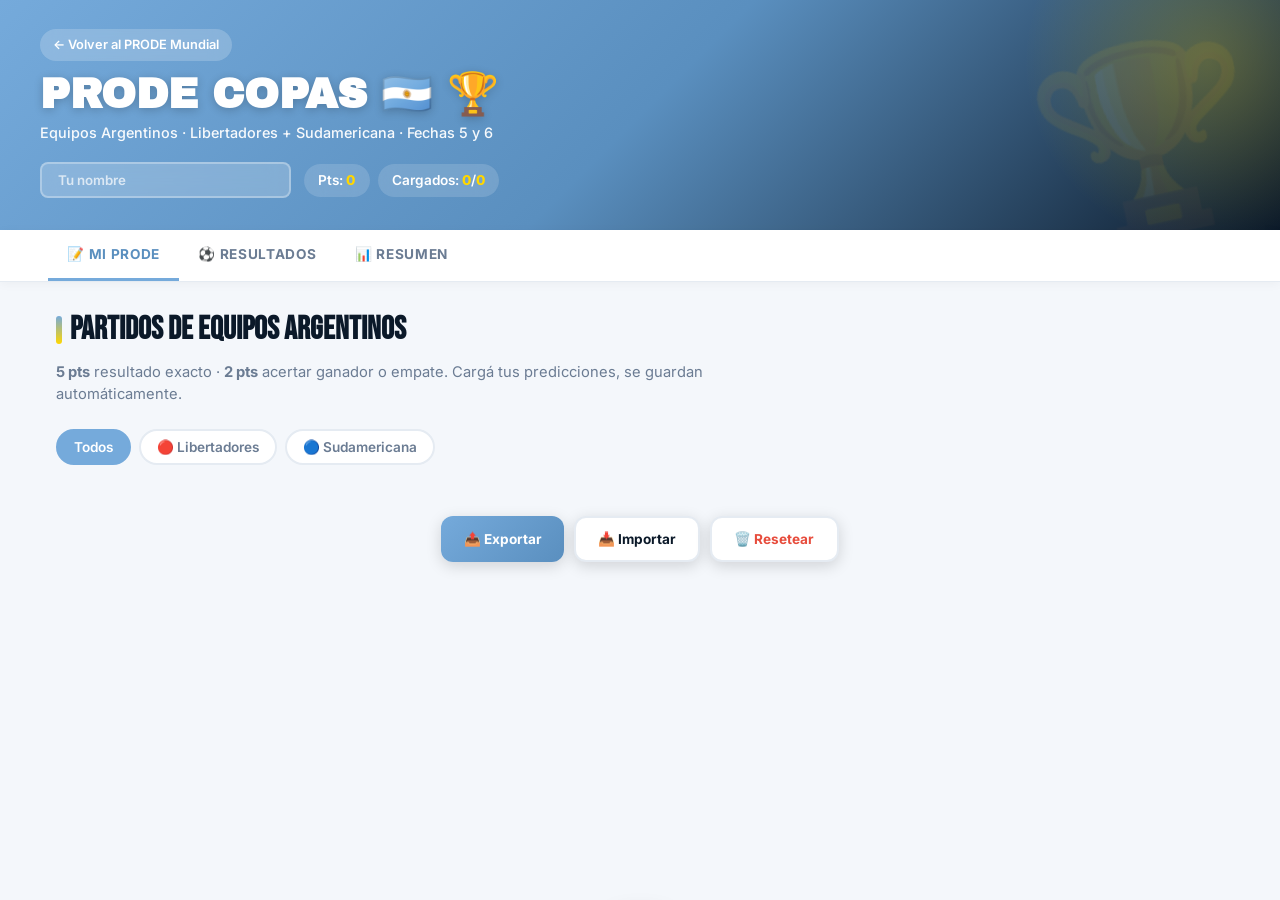
==== commit 49092f8e: "Update copas.html" ====
--- a/copas.html
+++ b/copas.html
@@ -407,61 +407,59 @@
 // Datos cruzados de AFA, ESPN, Bolavip, sitios oficiales de clubes
 // Horarios en hora Argentina (UTC-3)
 const MATCHES = [
-  // ===== FECHA 5 LIBERTADORES (19-22 mayo) =====
+  // ===== FECHA 5 LIBERTADORES (19-21 mayo) =====
+[
   // Grupo H - Rosario Central
-  { id: 1, copa: 'liber', date: '19 may', time: '18:00', home: 'CENTRAL',     away: 'UCV',         venue: 'Gigante de Arroyito' },
+  { id: 1, copa: 'liber', date: '19 may', time: '19:00', home: 'CENTRAL', away: 'UCV', venue: 'Gigante de Arroyito, Rosario' },
   // Grupo E - Platense
-  { id: 2, copa: 'liber', date: '19 may', time: '20:00', home: 'SANTAFE',     away: 'PLATENSE',    venue: 'El Campín, Bogotá' },
+  { id: 2, copa: 'liber', date: '19 may', time: '21:00', home: 'SANTAFE', away: 'PLATENSE', venue: 'El Campín, Bogotá' },
   // Grupo D - Boca
-  { id: 3, copa: 'liber', date: '19 may', time: '21:30', home: 'BOCA',        away: 'CRUZEIRO',    venue: 'La Bombonera' },
+  { id: 3, copa: 'liber', date: '19 may', time: '21:30', home: 'BOCA', away: 'CRUZEIRO', venue: 'La Bombonera, Buenos Aires' },
   // Grupo G - Lanús
-  { id: 4, copa: 'liber', date: '20 may', time: '20:30', home: 'LDU',         away: 'LANUS',       venue: 'Rodrigo Paz Delgado, Quito' },
+  { id: 4, copa: 'liber', date: '20 may', time: '21:30', home: 'LDU', away: 'LANUS', venue: 'Rodrigo Paz Delgado, Quito' },
   // Grupo A - Estudiantes
-  { id: 5, copa: 'liber', date: '20 may', time: '20:30', home: 'FLAMENGO',    away: 'ESTUDIANTES', venue: 'Maracaná, Río de Janeiro' },
-  // Grupo C - Ind. Rivadavia
-  { id: 6, copa: 'liber', date: '21 may', time: '18:00', home: 'LAGUAIRA',    away: 'INDRIV',      venue: 'Olímpico de la UCV, Caracas' },
-
-  // ===== FECHA 5 SUDAMERICANA (19-21 mayo) =====
+  { id: 5, copa: 'liber', date: '20 may', time: '21:30', home: 'FLAMENGO', away: 'ESTUDIANTES', venue: 'Maracaná, Río de Janeiro' },
+  // Grupo C - Independiente Rivadavia
+  { id: 6, copa: 'liber', date: '21 may', time: '19:00', home: 'LAGUAIRA', away: 'INDRIV', venue: 'Olímpico UCV, Caracas' },
+  // ===== FECHA 5 SUDAMERICANA (20-22 mayo) =====
   // Grupo G - Barracas Central
-  { id: 7, copa: 'suda', date: '20 may', time: '21:00', home: 'BARRACAS',    away: 'AUDAX',       venue: 'Estadio Claudio Tapia' },
+  { id: 7, copa: 'suda', date: '20 may', time: '19:00', home: 'AUDAX', away: 'BARRACAS', venue: 'Bicentenario de La Florida, Santiago' },
   // Grupo D - San Lorenzo
-  { id: 8, copa: 'suda', date: '21 may', time: '19:00', home: 'SANLORENZO',  away: 'SANTOS',      venue: 'Nuevo Gasómetro' },
+  { id: 8, copa: 'suda', date: '21 may', time: '19:00', home: 'SANTOS', away: 'SANLORENZO', venue: 'Urbano Caldeira, Santos' },
   // Grupo E - Racing
-  { id: 9, copa: 'suda', date: '21 may', time: '21:30', home: 'BOTAFOGO',    away: 'RACING',      venue: 'Nilton Santos, Río' },
+  { id: 9, copa: 'suda', date: '21 may', time: '21:30', home: 'BOTAFOGO', away: 'RACING', venue: 'Nilton Santos, Río de Janeiro' },
   // Grupo H - River
-  { id: 10,copa: 'suda', date: '21 may', time: '21:30', home: 'BRAGANTINO',  away: 'RIVER',       venue: 'Cícero de Souza, Bragança' },
+  { id: 10, copa: 'suda', date: '21 may', time: '21:30', home: 'RIVER', away: 'BRAGANTINO', venue: 'Monumental, Buenos Aires' },
   // Grupo A - Tigre
-  { id: 11,copa: 'suda', date: '21 may', time: '21:00', home: 'MACARA',      away: 'TIGRE',       venue: 'Bellavista, Ambato' },
+  { id: 11, copa: 'suda', date: '21 may', time: '21:00', home: 'MACARA', away: 'TIGRE', venue: 'Bellavista, Ambato' },
   // Grupo F - Riestra
-  { id: 12,copa: 'suda', date: '21 may', time: '19:00', home: 'GREMIO',      away: 'RIESTRA',     venue: 'Arena do Grêmio' },
-
+  { id: 12, copa: 'suda', date: '22 may', time: '19:00', home: 'GREMIO', away: 'RIESTRA', venue: 'Arena do Grêmio, Porto Alegre' },
   // ===== FECHA 6 LIBERTADORES (26-28 mayo) =====
-  // Grupo H - Rosario Central (visitante)
-  { id: 13,copa: 'liber', date: '28 may', time: '19:00', home: 'INDVALLE',    away: 'CENTRAL',     venue: 'Banco Guayaquil, Quito' },
-  // Grupo E - Platense (visitante)
-  { id: 14,copa: 'liber', date: '28 may', time: '19:00', home: 'PENAROL',     away: 'PLATENSE',    venue: 'Campeón del Siglo, Montevideo' },
-  // Grupo D - Boca (visitante)
-  { id: 15,copa: 'liber', date: '28 may', time: '23:00', home: 'UCATOLICA',   away: 'BOCA',        venue: 'San Carlos de Apoquindo, Santiago' },
-  // Grupo G - Lanús (local)
-  { id: 16,copa: 'liber', date: '27 may', time: '21:30', home: 'LANUS',       away: 'ALWAYS',      venue: 'La Fortaleza, Lanús' },
-  // Grupo A - Estudiantes (local)
-  { id: 17,copa: 'liber', date: '26 may', time: '21:30', home: 'ESTUDIANTES', away: 'CUSCO',       venue: 'UNO, La Plata' },
-  // Grupo C - Ind. Rivadavia (local)
-  { id: 18,copa: 'liber', date: '27 may', time: '21:30', home: 'INDRIV',      away: 'FLUMINENSE',  venue: 'Malvinas Argentinas, Mendoza' },
-
-  // ===== FECHA 6 SUDAMERICANA (26-28 mayo) =====
-  // Grupo D - San Lorenzo (local)
-  { id: 19,copa: 'suda', date: '26 may', time: '21:30', home: 'SANLORENZO',  away: 'RECOLETA',    venue: 'Nuevo Gasómetro' },
-  // Grupo E - Racing (local)
-  { id: 20,copa: 'suda', date: '27 may', time: '19:00', home: 'RACING',      away: 'INDBOL',      venue: 'Cilindro de Avellaneda' },
-  // Grupo G - Barracas Central (visitante)
-  { id: 21,copa: 'suda', date: '27 may', time: '21:30', home: 'VASCO',       away: 'BARRACAS',    venue: 'São Januário, Rio' },
-  // Grupo H - River (local)
-  { id: 22,copa: 'suda', date: '27 may', time: '21:30', home: 'RIVER',       away: 'BLOOMING',    venue: 'Monumental, Buenos Aires' },
-  // Grupo A - Tigre (local)
-  { id: 23,copa: 'suda', date: '28 may', time: '21:30', home: 'TIGRE',       away: 'ALIANZAPER',  venue: 'Estadio Victoria, Tigre' },
-  // Grupo F - Riestra (local)
-  { id: 24,copa: 'suda', date: '28 may', time: '19:00', home: 'RIESTRA',     away: 'PALESTINO',   venue: 'Guillermo Laza, Bajo Flores' }
+  // Grupo H - Rosario Central
+  { id: 13, copa: 'liber', date: '28 may', time: '23:00', home: 'INDVALLE', away: 'CENTRAL', venue: 'Banco Guayaquil, Quito' },
+  // Grupo E - Platense
+  { id: 14, copa: 'liber', date: '28 may', time: '19:00', home: 'PENAROL', away: 'PLATENSE', venue: 'Campeón del Siglo, Montevideo' },
+  // Grupo D - Boca
+  { id: 15, copa: 'liber', date: '28 may', time: '23:00', home: 'UCATOLICA', away: 'BOCA', venue: 'San Carlos de Apoquindo, Santiago' },
+  // Grupo G - Lanús
+  { id: 16, copa: 'liber', date: '27 may', time: '21:30', home: 'LANUS', away: 'ALWAYS', venue: 'La Fortaleza, Lanús' },
+  // Grupo A - Estudiantes
+  { id: 17, copa: 'liber', date: '26 may', time: '21:30', home: 'ESTUDIANTES', away: 'CUSCO', venue: 'UNO, La Plata' },
+  // Grupo C - Independiente Rivadavia
+  { id: 18, copa: 'liber', date: '27 may', time: '21:30', home: 'INDRIV', away: 'FLUMINENSE', venue: 'Malvinas Argentinas, Mendoza' },
+  // ======FECHA 6 SUDAMERICANA (26-28 mayo) =====
+  // Grupo D - San Lorenzo
+  { id: 19, copa: 'suda', date: '26 may', time: '21:30', home: 'SANLORENZO', away: 'RECOLETA', venue: 'Nuevo Gasómetro, Buenos Aires' },
+  // Grupo E - Racing
+  { id: 20, copa: 'suda', date: '27 may', time: '19:00', home: 'RACING', away: 'INDEPENDIENTE', venue: 'Cilindro de Avellaneda' },
+  // Grupo G - Barracas Central
+  { id: 21, copa: 'suda', date: '27 may', time: '21:30', home: 'VASCO', away: 'BARRACAS', venue: 'São Januário, Río de Janeiro' },
+  // Grupo H - River
+  { id: 22, copa: 'suda', date: '27 may', time: '21:30', home: 'RIVER', away: 'BLOOMING', venue: 'Monumental, Buenos Aires' },
+  // Grupo A - Tigre
+  { id: 23, copa: 'suda', date: '28 may', time: '21:30', home: 'TIGRE', away: 'ALIANZAPER', venue: 'Estadio José Dellagiovanna, Tigre' },
+  // Grupo F - Riestra
+  { id: 24, copa: 'suda', date: '28 may', time: '19:00', home: 'RIESTRA', away: 'PALESTINO', venue: 'Guillermo Laza, Bajo Flores' }
 ];
 
 const SPORTSDB_LIBER_ID = '4501';
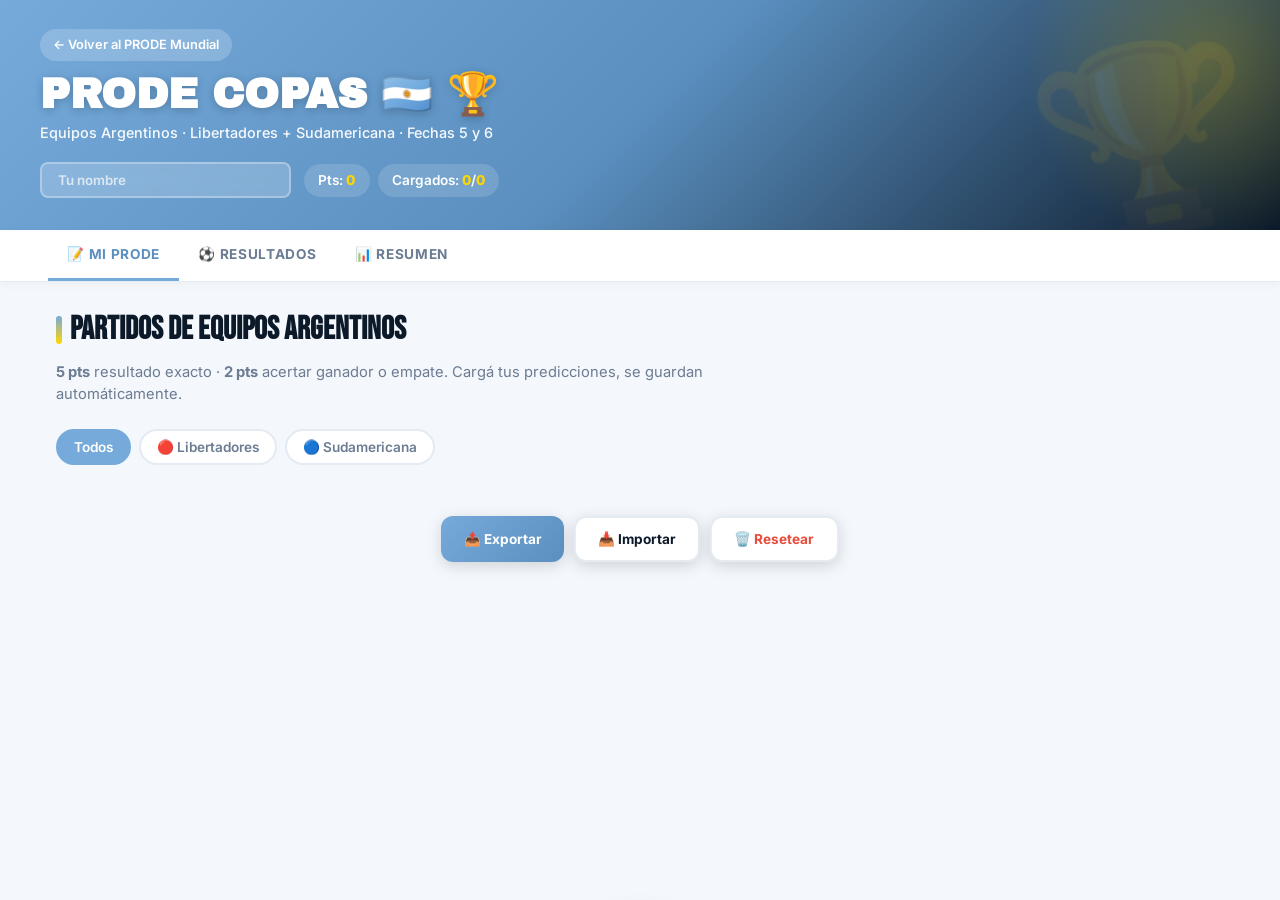
==== commit 1407b1d1: "Update copas.html" ====
--- a/copas.html
+++ b/copas.html
@@ -411,53 +411,79 @@
 [
   // Grupo H - Rosario Central
   { id: 1, copa: 'liber', date: '19 may', time: '19:00', home: 'CENTRAL', away: 'UCV', venue: 'Gigante de Arroyito, Rosario' },
+
   // Grupo E - Platense
   { id: 2, copa: 'liber', date: '19 may', time: '21:00', home: 'SANTAFE', away: 'PLATENSE', venue: 'El Campín, Bogotá' },
+
   // Grupo D - Boca
   { id: 3, copa: 'liber', date: '19 may', time: '21:30', home: 'BOCA', away: 'CRUZEIRO', venue: 'La Bombonera, Buenos Aires' },
+
   // Grupo G - Lanús
   { id: 4, copa: 'liber', date: '20 may', time: '21:30', home: 'LDU', away: 'LANUS', venue: 'Rodrigo Paz Delgado, Quito' },
+
   // Grupo A - Estudiantes
   { id: 5, copa: 'liber', date: '20 may', time: '21:30', home: 'FLAMENGO', away: 'ESTUDIANTES', venue: 'Maracaná, Río de Janeiro' },
+
   // Grupo C - Independiente Rivadavia
   { id: 6, copa: 'liber', date: '21 may', time: '19:00', home: 'LAGUAIRA', away: 'INDRIV', venue: 'Olímpico UCV, Caracas' },
+
   // ===== FECHA 5 SUDAMERICANA (20-22 mayo) =====
+
   // Grupo G - Barracas Central
   { id: 7, copa: 'suda', date: '20 may', time: '19:00', home: 'AUDAX', away: 'BARRACAS', venue: 'Bicentenario de La Florida, Santiago' },
+
   // Grupo D - San Lorenzo
   { id: 8, copa: 'suda', date: '21 may', time: '19:00', home: 'SANTOS', away: 'SANLORENZO', venue: 'Urbano Caldeira, Santos' },
+
   // Grupo E - Racing
   { id: 9, copa: 'suda', date: '21 may', time: '21:30', home: 'BOTAFOGO', away: 'RACING', venue: 'Nilton Santos, Río de Janeiro' },
+
   // Grupo H - River
   { id: 10, copa: 'suda', date: '21 may', time: '21:30', home: 'RIVER', away: 'BRAGANTINO', venue: 'Monumental, Buenos Aires' },
+
   // Grupo A - Tigre
   { id: 11, copa: 'suda', date: '21 may', time: '21:00', home: 'MACARA', away: 'TIGRE', venue: 'Bellavista, Ambato' },
+
   // Grupo F - Riestra
   { id: 12, copa: 'suda', date: '22 may', time: '19:00', home: 'GREMIO', away: 'RIESTRA', venue: 'Arena do Grêmio, Porto Alegre' },
+
   // ===== FECHA 6 LIBERTADORES (26-28 mayo) =====
+
   // Grupo H - Rosario Central
   { id: 13, copa: 'liber', date: '28 may', time: '23:00', home: 'INDVALLE', away: 'CENTRAL', venue: 'Banco Guayaquil, Quito' },
+
   // Grupo E - Platense
   { id: 14, copa: 'liber', date: '28 may', time: '19:00', home: 'PENAROL', away: 'PLATENSE', venue: 'Campeón del Siglo, Montevideo' },
+
   // Grupo D - Boca
   { id: 15, copa: 'liber', date: '28 may', time: '23:00', home: 'UCATOLICA', away: 'BOCA', venue: 'San Carlos de Apoquindo, Santiago' },
+
   // Grupo G - Lanús
   { id: 16, copa: 'liber', date: '27 may', time: '21:30', home: 'LANUS', away: 'ALWAYS', venue: 'La Fortaleza, Lanús' },
+
   // Grupo A - Estudiantes
   { id: 17, copa: 'liber', date: '26 may', time: '21:30', home: 'ESTUDIANTES', away: 'CUSCO', venue: 'UNO, La Plata' },
+
   // Grupo C - Independiente Rivadavia
   { id: 18, copa: 'liber', date: '27 may', time: '21:30', home: 'INDRIV', away: 'FLUMINENSE', venue: 'Malvinas Argentinas, Mendoza' },
-  // ======FECHA 6 SUDAMERICANA (26-28 mayo) =====
+
+  // ===== FECHA 6 SUDAMERICANA (26-28 mayo) =====
+
   // Grupo D - San Lorenzo
   { id: 19, copa: 'suda', date: '26 may', time: '21:30', home: 'SANLORENZO', away: 'RECOLETA', venue: 'Nuevo Gasómetro, Buenos Aires' },
+
   // Grupo E - Racing
   { id: 20, copa: 'suda', date: '27 may', time: '19:00', home: 'RACING', away: 'INDEPENDIENTE', venue: 'Cilindro de Avellaneda' },
+
   // Grupo G - Barracas Central
   { id: 21, copa: 'suda', date: '27 may', time: '21:30', home: 'VASCO', away: 'BARRACAS', venue: 'São Januário, Río de Janeiro' },
+
   // Grupo H - River
   { id: 22, copa: 'suda', date: '27 may', time: '21:30', home: 'RIVER', away: 'BLOOMING', venue: 'Monumental, Buenos Aires' },
+
   // Grupo A - Tigre
   { id: 23, copa: 'suda', date: '28 may', time: '21:30', home: 'TIGRE', away: 'ALIANZAPER', venue: 'Estadio José Dellagiovanna, Tigre' },
+
   // Grupo F - Riestra
   { id: 24, copa: 'suda', date: '28 may', time: '19:00', home: 'RIESTRA', away: 'PALESTINO', venue: 'Guillermo Laza, Bajo Flores' }
 ];
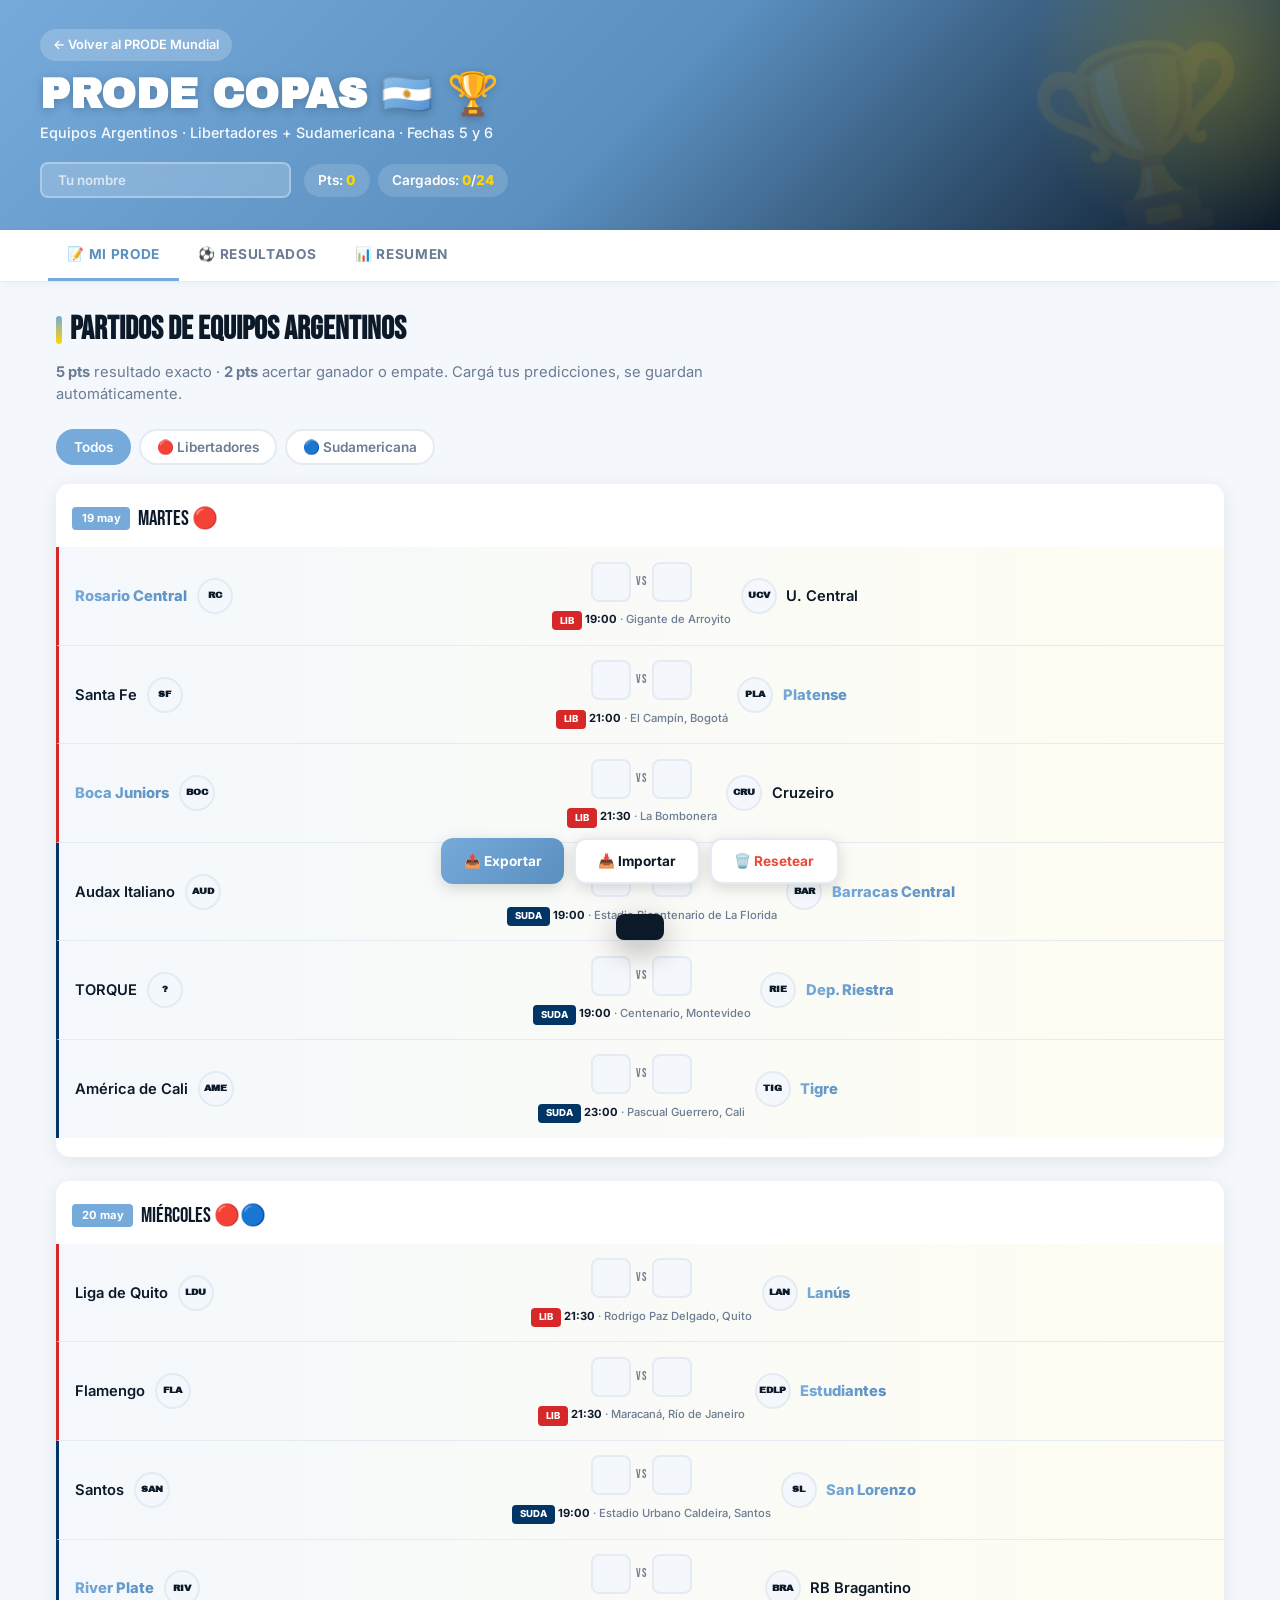
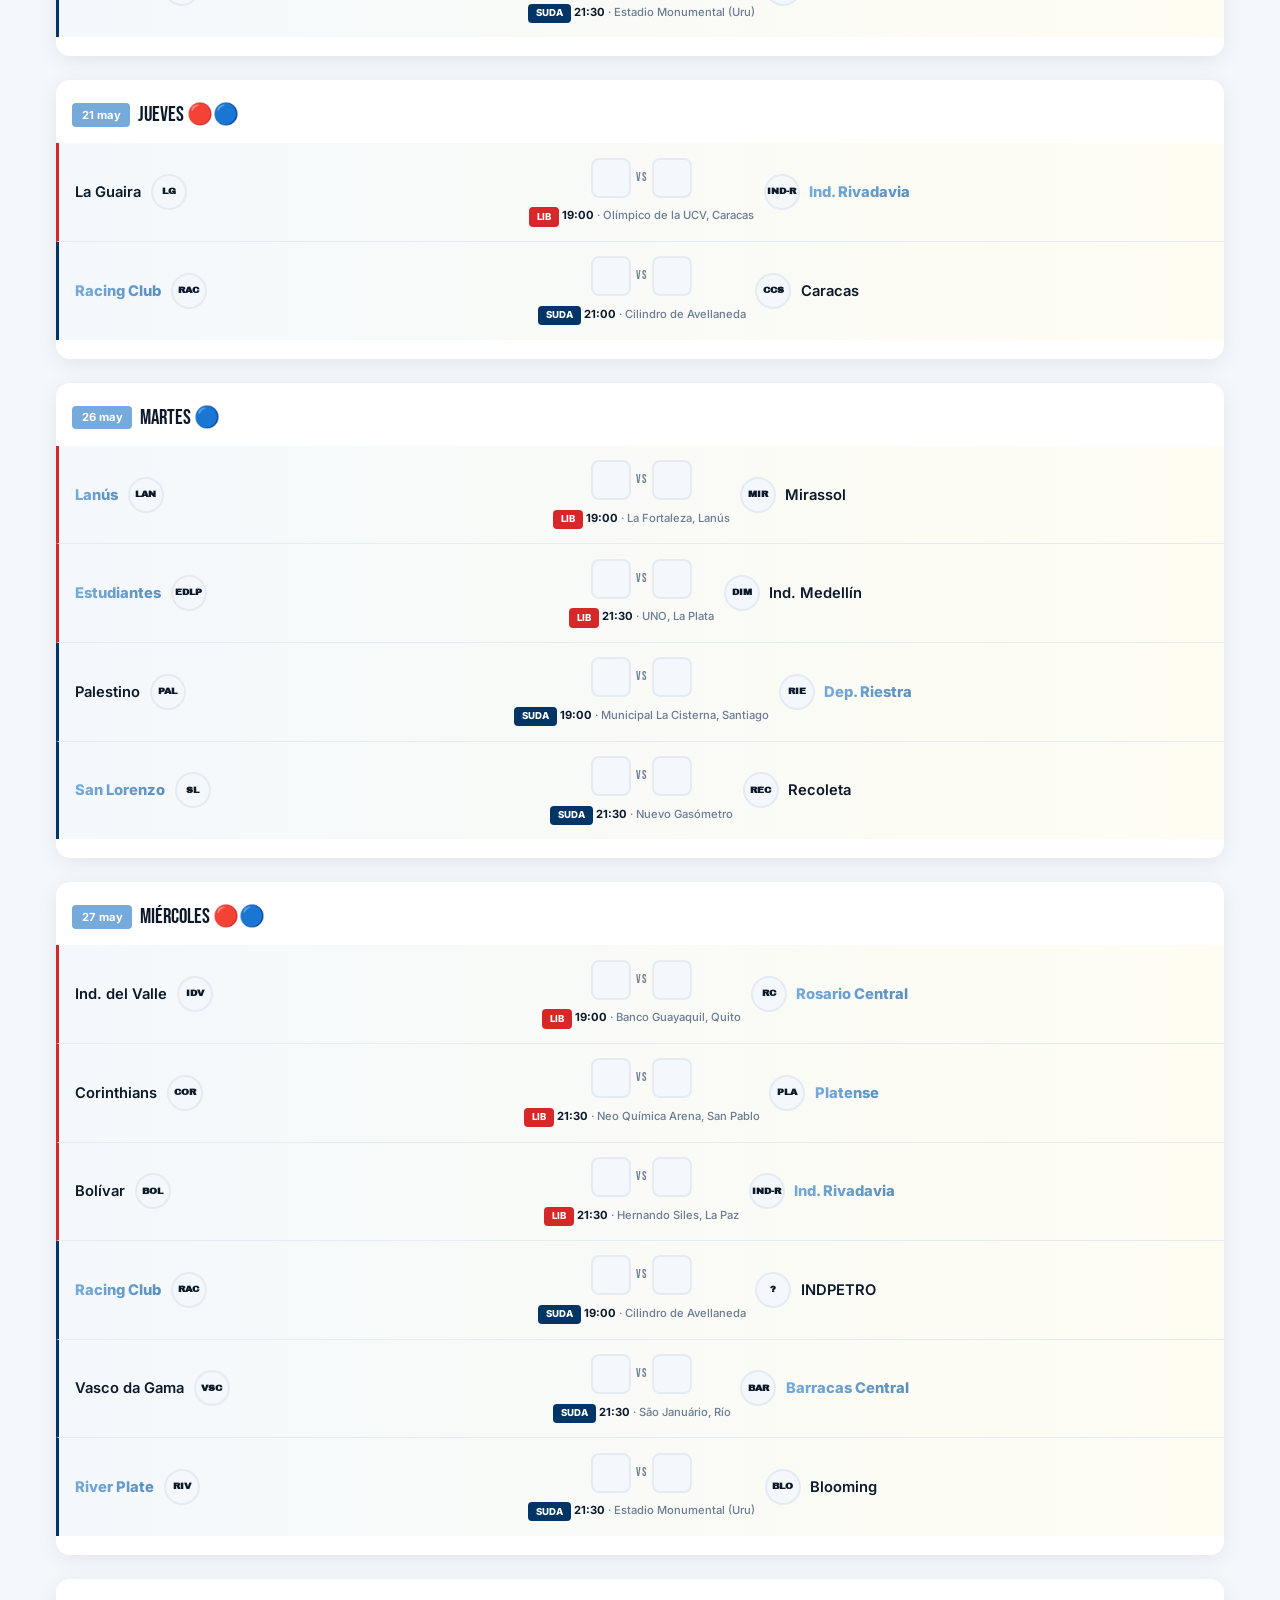
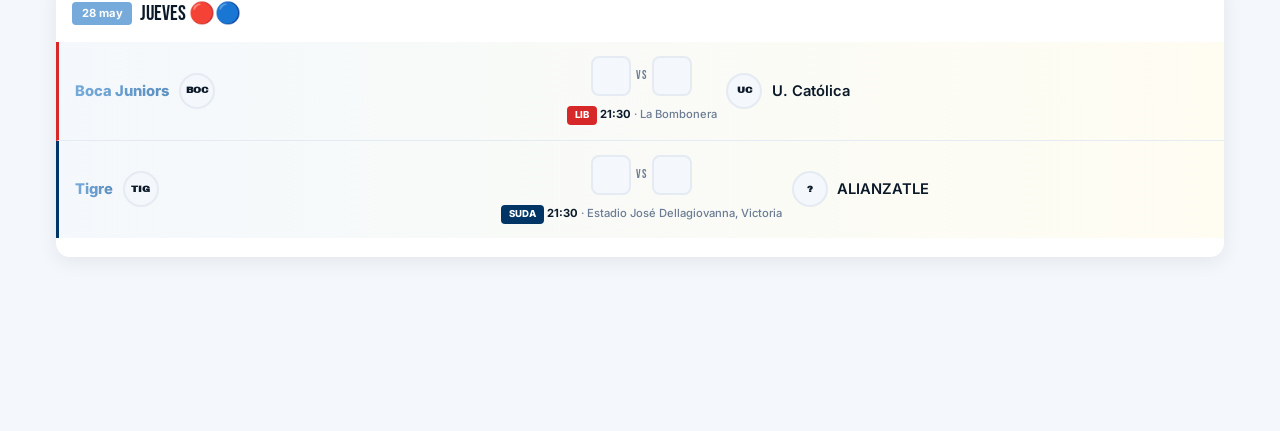
==== commit 8cee399f: "Update copas.html" ====
--- a/copas.html
+++ b/copas.html
@@ -407,85 +407,61 @@
 // Datos cruzados de AFA, ESPN, Bolavip, sitios oficiales de clubes
 // Horarios en hora Argentina (UTC-3)
 const MATCHES = [
-  // ===== FECHA 5 LIBERTADORES (19-21 mayo) =====
-[
-  // Grupo H - Rosario Central
-  { id: 1, copa: 'liber', date: '19 may', time: '19:00', home: 'CENTRAL', away: 'UCV', venue: 'Gigante de Arroyito, Rosario' },
-
-  // Grupo E - Platense
-  { id: 2, copa: 'liber', date: '19 may', time: '21:00', home: 'SANTAFE', away: 'PLATENSE', venue: 'El Campín, Bogotá' },
-
-  // Grupo D - Boca
-  { id: 3, copa: 'liber', date: '19 may', time: '21:30', home: 'BOCA', away: 'CRUZEIRO', venue: 'La Bombonera, Buenos Aires' },
-
-  // Grupo G - Lanús
-  { id: 4, copa: 'liber', date: '20 may', time: '21:30', home: 'LDU', away: 'LANUS', venue: 'Rodrigo Paz Delgado, Quito' },
-
-  // Grupo A - Estudiantes
-  { id: 5, copa: 'liber', date: '20 may', time: '21:30', home: 'FLAMENGO', away: 'ESTUDIANTES', venue: 'Maracaná, Río de Janeiro' },
-
-  // Grupo C - Independiente Rivadavia
-  { id: 6, copa: 'liber', date: '21 may', time: '19:00', home: 'LAGUAIRA', away: 'INDRIV', venue: 'Olímpico UCV, Caracas' },
-
-  // ===== FECHA 5 SUDAMERICANA (20-22 mayo) =====
-
-  // Grupo G - Barracas Central
-  { id: 7, copa: 'suda', date: '20 may', time: '19:00', home: 'AUDAX', away: 'BARRACAS', venue: 'Bicentenario de La Florida, Santiago' },
-
-  // Grupo D - San Lorenzo
-  { id: 8, copa: 'suda', date: '21 may', time: '19:00', home: 'SANTOS', away: 'SANLORENZO', venue: 'Urbano Caldeira, Santos' },
-
-  // Grupo E - Racing
-  { id: 9, copa: 'suda', date: '21 may', time: '21:30', home: 'BOTAFOGO', away: 'RACING', venue: 'Nilton Santos, Río de Janeiro' },
-
-  // Grupo H - River
-  { id: 10, copa: 'suda', date: '21 may', time: '21:30', home: 'RIVER', away: 'BRAGANTINO', venue: 'Monumental, Buenos Aires' },
-
-  // Grupo A - Tigre
-  { id: 11, copa: 'suda', date: '21 may', time: '21:00', home: 'MACARA', away: 'TIGRE', venue: 'Bellavista, Ambato' },
-
-  // Grupo F - Riestra
-  { id: 12, copa: 'suda', date: '22 may', time: '19:00', home: 'GREMIO', away: 'RIESTRA', venue: 'Arena do Grêmio, Porto Alegre' },
+ // ===== FECHA 5 LIBERTADORES (19-21 mayo) =====
+  // Grupo H - Rosario Central (Local)
+  { id: 1, copa: 'liber', date: '19 may', time: '19:00', home: 'CENTRAL',     away: 'UCV',        venue: 'Gigante de Arroyito' },
+  // Grupo E - Platense (Visitante)
+  { id: 2, copa: 'liber', date: '19 may', time: '21:00', home: 'SANTAFE',     away: 'PLATENSE',    venue: 'El Campín, Bogotá' },
+  // Grupo D - Boca (Local)
+  { id: 3, copa: 'liber', date: '19 may', time: '21:30', home: 'BOCA',        away: 'CRUZEIRO',    venue: 'La Bombonera' },
+  // Grupo G - Lanús (Visitante)
+  { id: 4, copa: 'liber', date: '20 may', time: '21:30', home: 'LDU',         away: 'LANUS',       venue: 'Rodrigo Paz Delgado, Quito' },
+  // Grupo A - Estudiantes (Visitante)
+  { id: 5, copa: 'liber', date: '20 may', time: '21:30', home: 'FLAMENGO',    away: 'ESTUDIANTES', venue: 'Maracaná, Río de Janeiro' },
+  // Grupo C - Ind. Rivadavia (Visitante)
+  { id: 6, copa: 'liber', date: '21 may', time: '19:00', home: 'LAGUAIRA',    away: 'INDRIV',      venue: 'Olímpico de la UCV, Caracas' },
+
+  // ===== FECHA 5 SUDAMERICANA (19-21 mayo) =====
+  // Grupo G - Barracas Central (Visitante)
+  { id: 7, copa: 'suda', date: '19 may', time: '19:00', home: 'AUDAX',        away: 'BARRACAS',    venue: 'Estadio Bicentenario de La Florida' },
+  // Grupo D - San Lorenzo (Visitante)
+  { id: 8, copa: 'suda', date: '20 may', time: '19:00', home: 'SANTOS',       away: 'SANLORENZO',  venue: 'Estadio Urbano Caldeira, Santos' },
+  // Grupo F - Riestra (Visitante)
+  { id: 12,copa: 'suda', date: '19 may', time: '19:00', home: 'TORQUE',       away: 'RIESTRA',     venue: 'Centenario, Montevideo' },
+  // Grupo H - River (Visitante)
+  { id: 10,copa: 'suda', date: '20 may', time: '21:30', home: 'RIVER',        away: 'BRAGANTINO',  venue: 'Estadio Monumental (Uru)' }, // River de Uruguay es local en Montevideo
+  // Grupo E - Racing (Local)
+  { id: 9, copa: 'suda', date: '21 may', time: '21:00', home: 'RACING',       away: 'CARACAS',     venue: 'Cilindro de Avellaneda' },
+  // Grupo A - Tigre (Visitante)
+  { id: 11,copa: 'suda', date: '19 may', time: '23:00', home: 'AMERICA',      away: 'TIGRE',       venue: 'Pascual Guerrero, Cali' },
 
   // ===== FECHA 6 LIBERTADORES (26-28 mayo) =====
-
-  // Grupo H - Rosario Central
-  { id: 13, copa: 'liber', date: '28 may', time: '23:00', home: 'INDVALLE', away: 'CENTRAL', venue: 'Banco Guayaquil, Quito' },
-
-  // Grupo E - Platense
-  { id: 14, copa: 'liber', date: '28 may', time: '19:00', home: 'PENAROL', away: 'PLATENSE', venue: 'Campeón del Siglo, Montevideo' },
-
-  // Grupo D - Boca
-  { id: 15, copa: 'liber', date: '28 may', time: '23:00', home: 'UCATOLICA', away: 'BOCA', venue: 'San Carlos de Apoquindo, Santiago' },
-
-  // Grupo G - Lanús
-  { id: 16, copa: 'liber', date: '27 may', time: '21:30', home: 'LANUS', away: 'ALWAYS', venue: 'La Fortaleza, Lanús' },
-
-  // Grupo A - Estudiantes
-  { id: 17, copa: 'liber', date: '26 may', time: '21:30', home: 'ESTUDIANTES', away: 'CUSCO', venue: 'UNO, La Plata' },
-
-  // Grupo C - Independiente Rivadavia
-  { id: 18, copa: 'liber', date: '27 may', time: '21:30', home: 'INDRIV', away: 'FLUMINENSE', venue: 'Malvinas Argentinas, Mendoza' },
+  // Grupo G - Lanús (Local)
+  { id: 16,copa: 'liber', date: '26 may', time: '19:00', home: 'LANUS',       away: 'MIRASSOL',    venue: 'La Fortaleza, Lanús' },
+  // Grupo A - Estudiantes (Local)
+  { id: 17,copa: 'liber', date: '26 may', time: '21:30', home: 'ESTUDIANTES', away: 'MEDELLIN',    venue: 'UNO, La Plata' },
+  // Grupo H - Rosario Central (Visitante)
+  { id: 13,copa: 'liber', date: '27 may', time: '19:00', home: 'INDVALLE',    away: 'CENTRAL',     venue: 'Banco Guayaquil, Quito' },
+  // Grupo E - Platense (Visitante)
+  { id: 14,copa: 'liber', date: '27 may', time: '21:30', home: 'CORINTHIANS', away: 'PLATENSE',    venue: 'Neo Química Arena, San Pablo' },
+  // Grupo C - Ind. Rivadavia (Visitante)
+  { id: 18,copa: 'liber', date: '27 may', time: '21:30', home: 'BOLIVAR',     away: 'INDRIV',      venue: 'Hernando Siles, La Paz' },
+  // Grupo D - Boca (Local)
+  { id: 15,copa: 'liber', date: '28 may', time: '21:30', home: 'BOCA',        away: 'UCATOLICA',   venue: 'La Bombonera' },
 
   // ===== FECHA 6 SUDAMERICANA (26-28 mayo) =====
-
-  // Grupo D - San Lorenzo
-  { id: 19, copa: 'suda', date: '26 may', time: '21:30', home: 'SANLORENZO', away: 'RECOLETA', venue: 'Nuevo Gasómetro, Buenos Aires' },
-
-  // Grupo E - Racing
-  { id: 20, copa: 'suda', date: '27 may', time: '19:00', home: 'RACING', away: 'INDEPENDIENTE', venue: 'Cilindro de Avellaneda' },
-
-  // Grupo G - Barracas Central
-  { id: 21, copa: 'suda', date: '27 may', time: '21:30', home: 'VASCO', away: 'BARRACAS', venue: 'São Januário, Río de Janeiro' },
-
-  // Grupo H - River
-  { id: 22, copa: 'suda', date: '27 may', time: '21:30', home: 'RIVER', away: 'BLOOMING', venue: 'Monumental, Buenos Aires' },
-
-  // Grupo A - Tigre
-  { id: 23, copa: 'suda', date: '28 may', time: '21:30', home: 'TIGRE', away: 'ALIANZAPER', venue: 'Estadio José Dellagiovanna, Tigre' },
-
-  // Grupo F - Riestra
-  { id: 24, copa: 'suda', date: '28 may', time: '19:00', home: 'RIESTRA', away: 'PALESTINO', venue: 'Guillermo Laza, Bajo Flores' }
+  // Grupo F - Riestra (Visitante)
+  { id: 24,copa: 'suda', date: '26 may', time: '19:00', home: 'PALESTINO',    away: 'RIESTRA',     venue: 'Municipal La Cisterna, Santiago' },
+  // Grupo D - San Lorenzo (Local)
+  { id: 19,copa: 'suda', date: '26 may', time: '21:30', home: 'SANLORENZO',   away: 'RECOLETA',    venue: 'Nuevo Gasómetro' },
+  // Grupo E - Racing (Local)
+  { id: 20,copa: 'suda', date: '27 may', time: '19:00', home: 'RACING',       away: 'INDPETRO',    venue: 'Cilindro de Avellaneda' },
+  // Grupo G - Barracas Central (Visitante)
+  { id: 21,copa: 'suda', date: '27 may', time: '21:30', home: 'VASCO',        away: 'BARRACAS',    venue: 'São Januário, Río' },
+  // Grupo H - River (Local)
+  { id: 22,copa: 'suda', date: '27 may', time: '21:30', home: 'RIVER',        away: 'BLOOMING',    venue: 'Estadio Monumental (Uru)' }, // River de Uruguay
+  // Grupo A - Tigre (Local)
+  { id: 23,copa: 'suda', date: '28 may', time: '21:30', home: 'TIGRE',        away: 'ALIANZATLE',  venue: 'Estadio José Dellagiovanna, Victoria' }
 ];
 
 const SPORTSDB_LIBER_ID = '4501';
